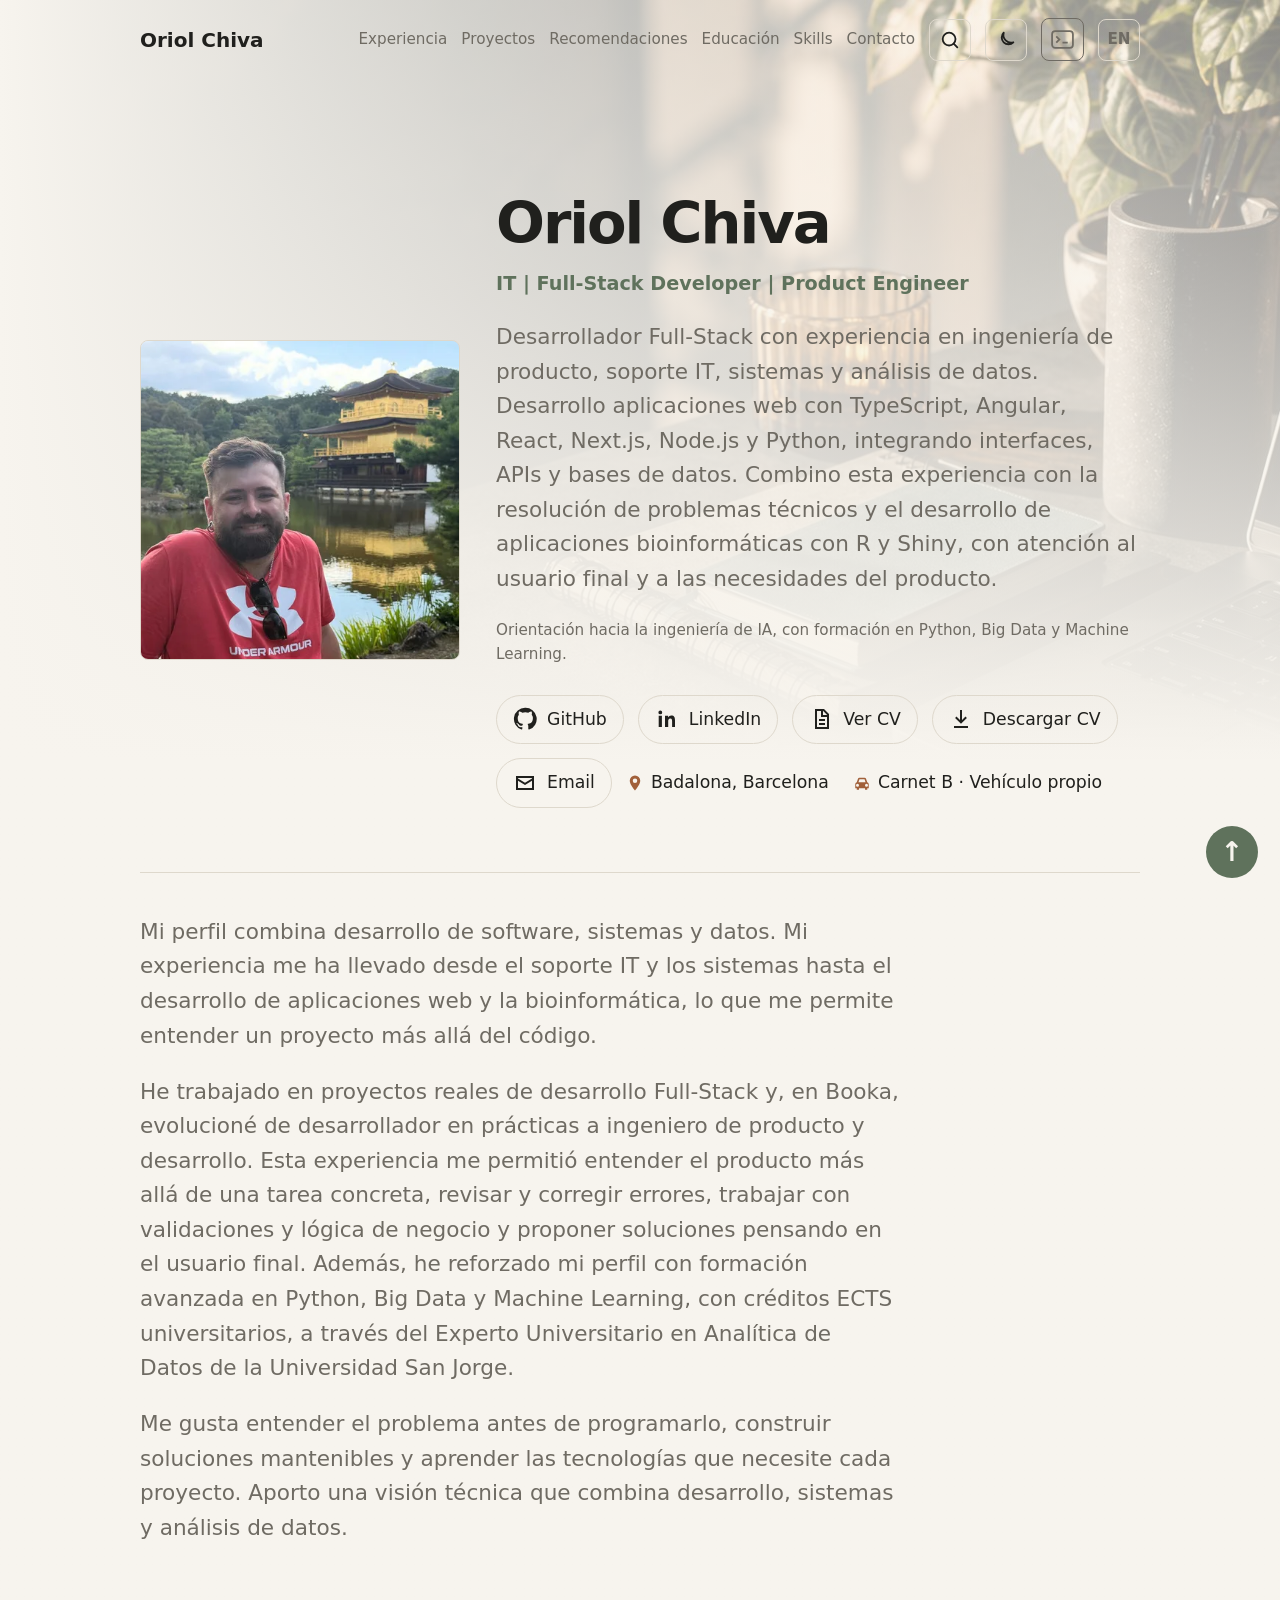
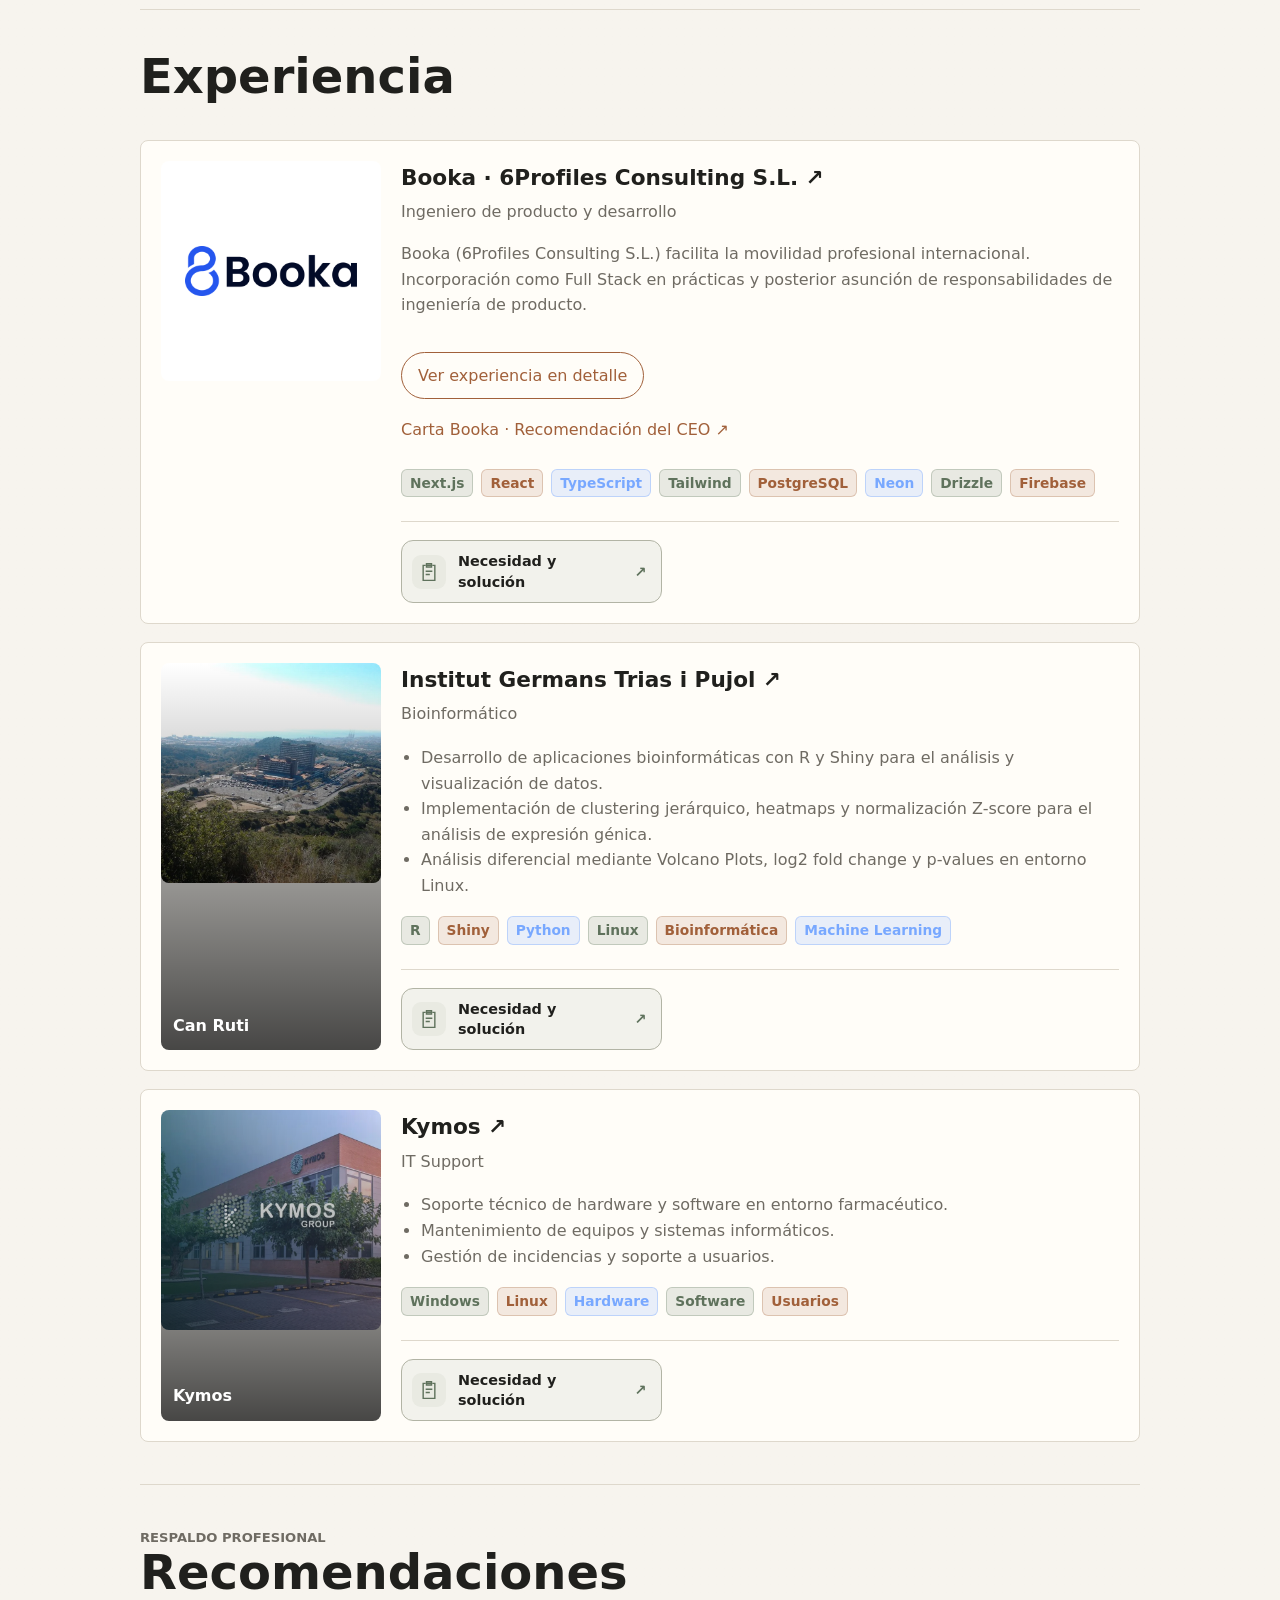
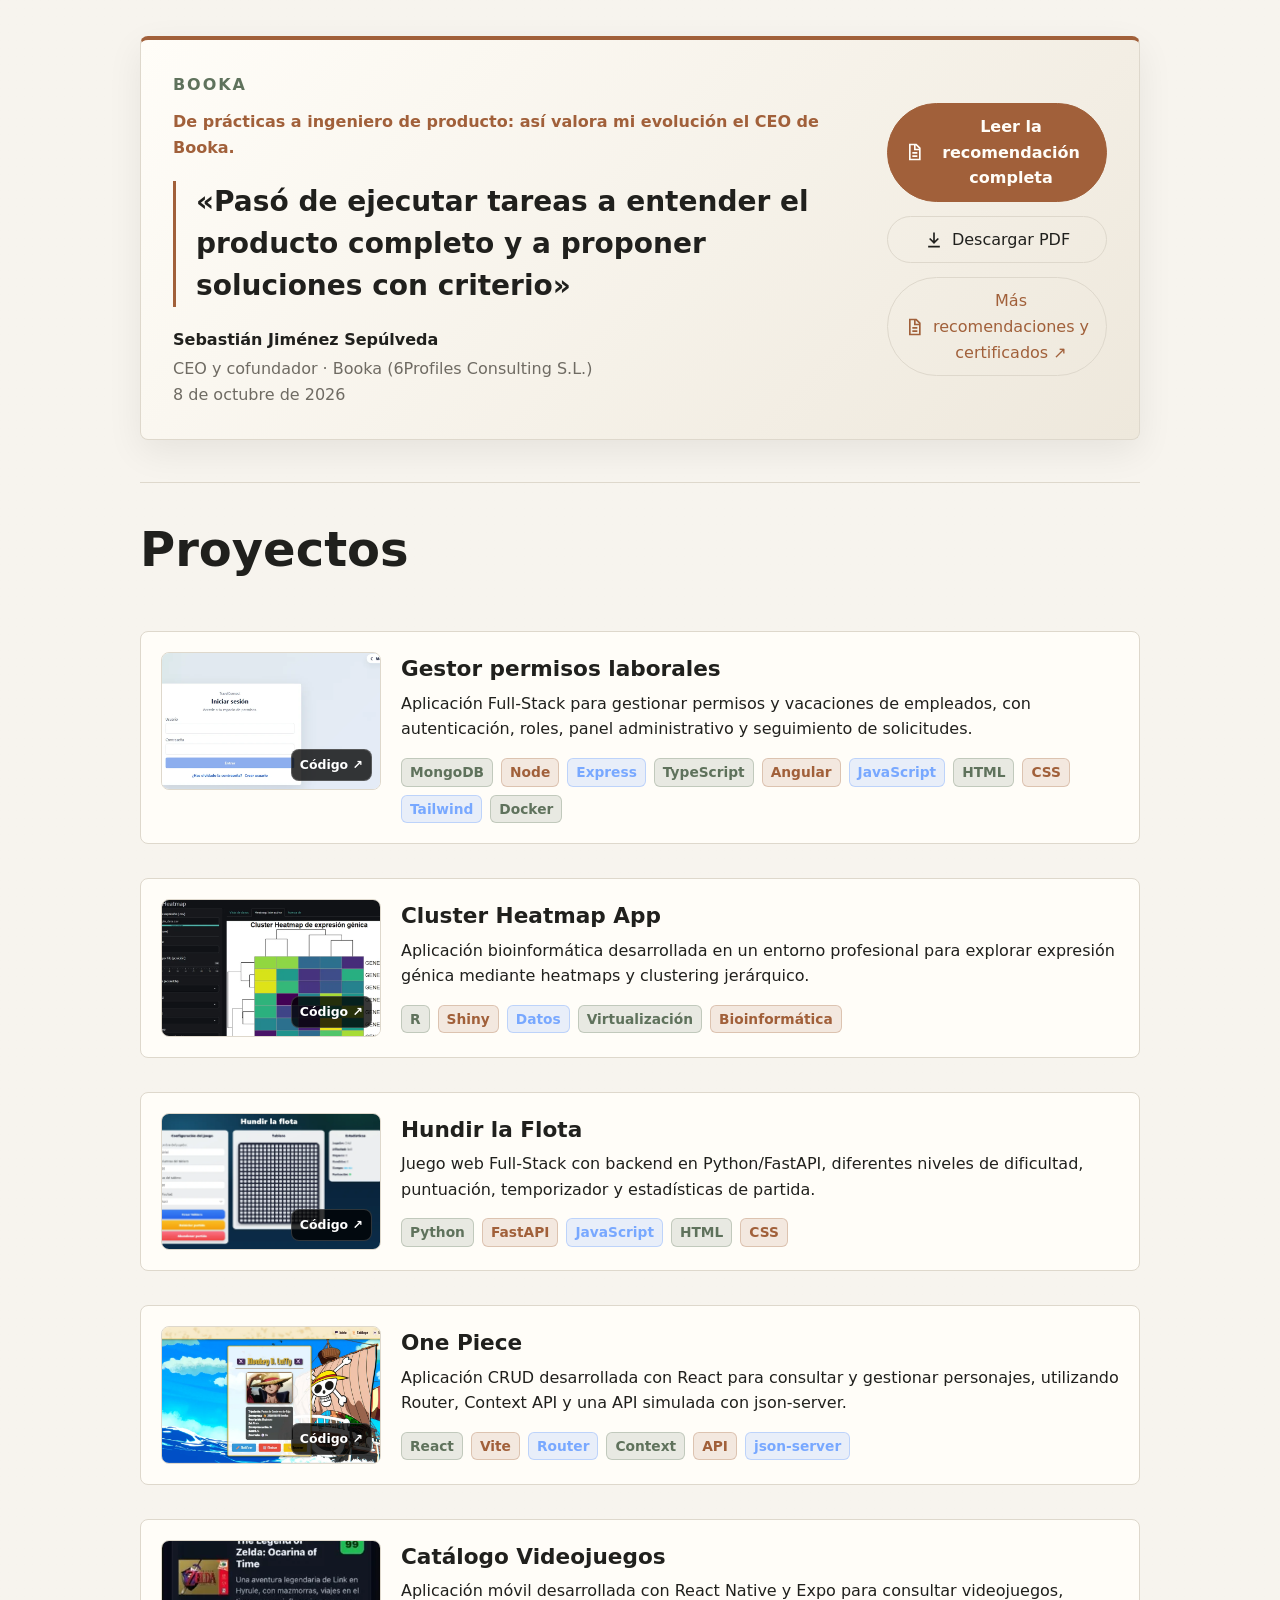
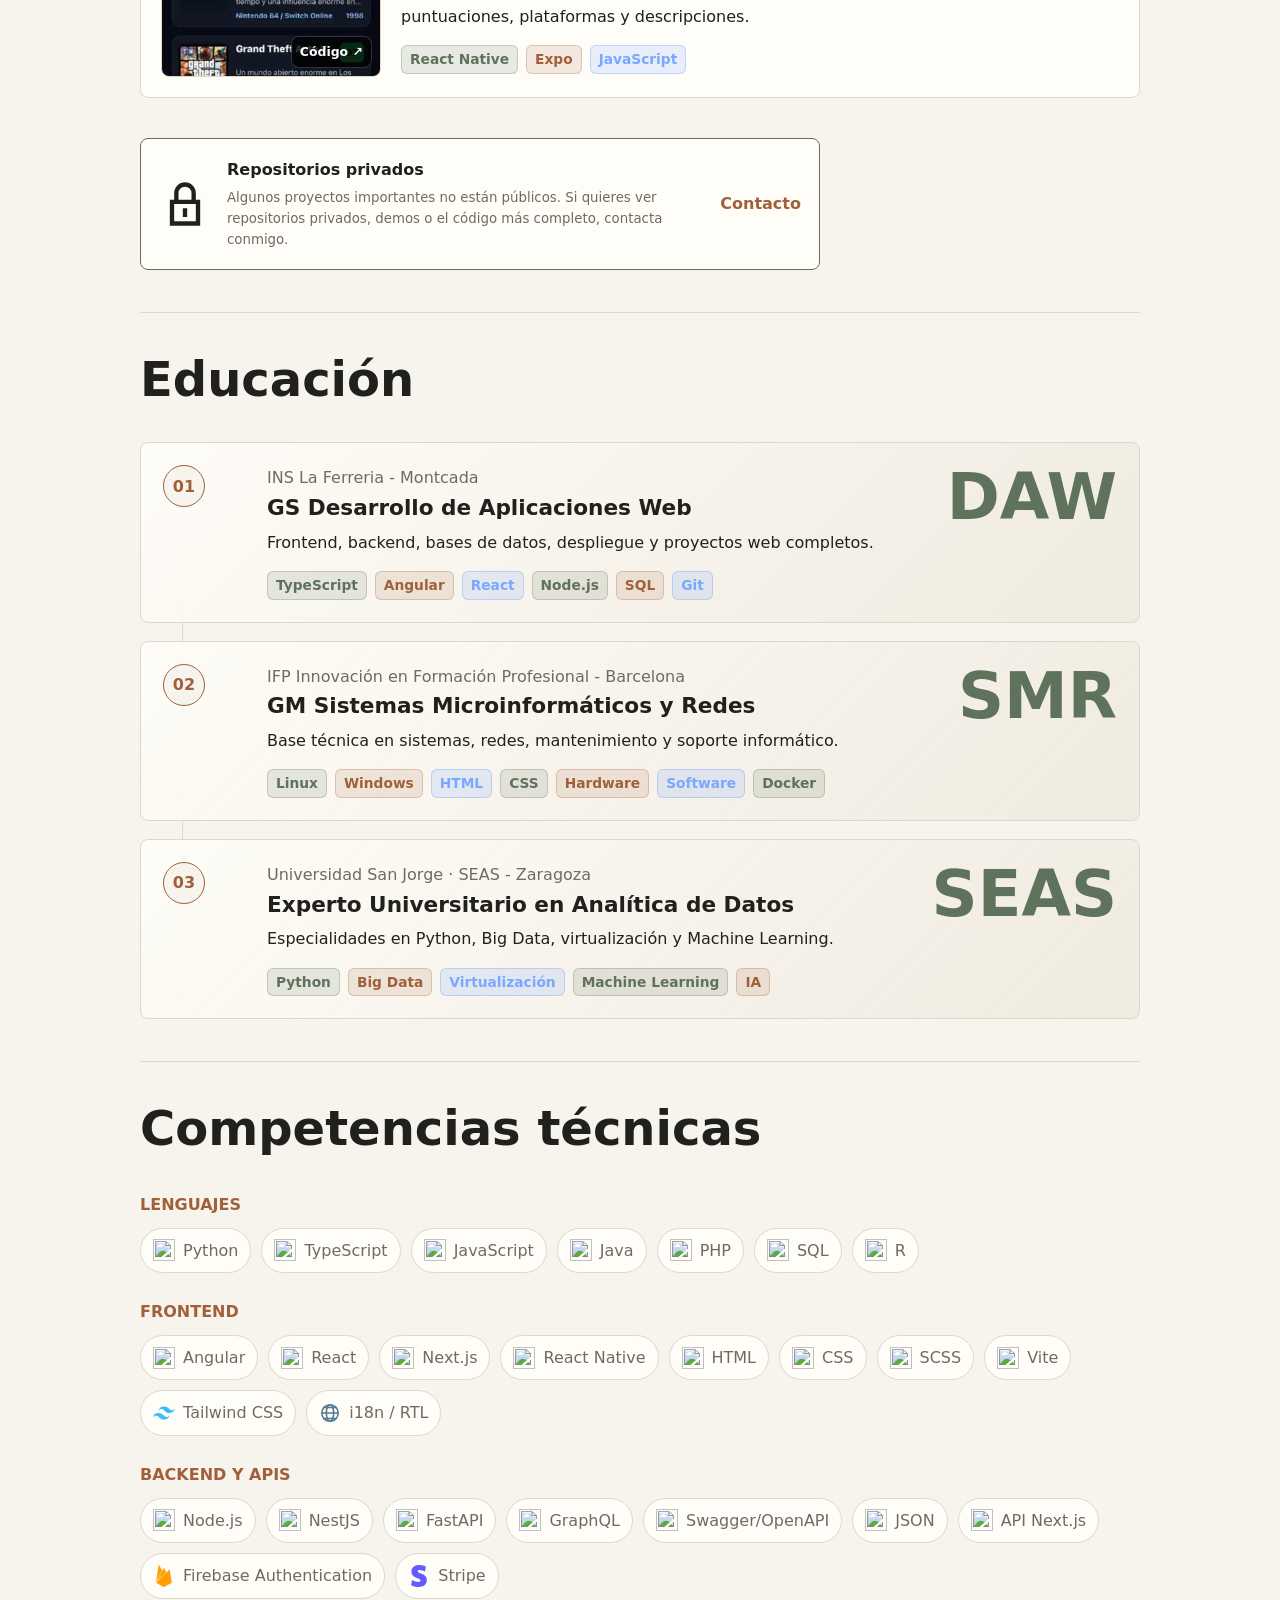
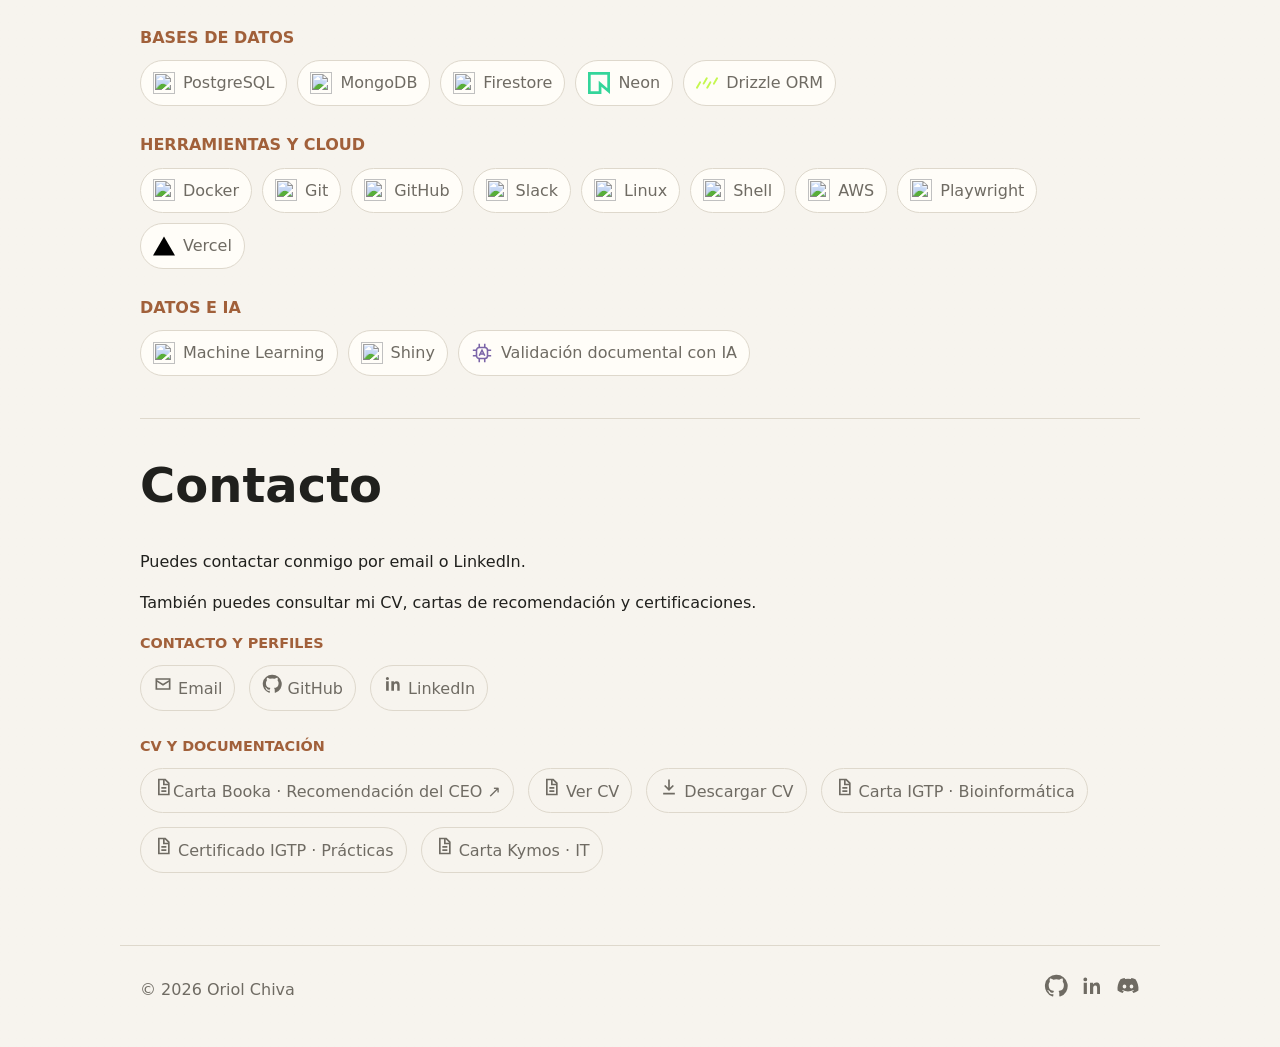
==== portfolio.html @ 0eba2ac0 "Separate work-case actions from skill tags and refine button styling" ====
<!doctype html>
<html lang="es" data-theme="light">
  <head>
    <meta charset="utf-8">
    <link rel="icon" type="image/svg+xml" href="assets/img/favicon.svg">
    <meta name="viewport" content="width=device-width, initial-scale=1">
    <title>Oriol Chiva | Full-Stack Developer & Product Engineer</title>
    <meta name="description" content="Oriol Chiva, Full-Stack Developer y Product Engineer con experiencia en Booka. Experiencia en productos reales, TypeScript, React y Next.js. Formación en Python, Big Data e IA.">
    <meta property="og:type" content="website">
    <meta property="og:title" content="Oriol Chiva | Full-Stack Developer & Product Engineer">
    <meta property="og:description" content="Oriol Chiva, Full-Stack Developer y Product Engineer con experiencia en Booka. Experiencia en productos reales, TypeScript, React y Next.js. Formación en Python, Big Data e IA.">
    <meta property="og:url" content="https://chivaa8.github.io/portafolios/">
    <meta property="og:image" content="https://chivaa8.github.io/portafolios/assets/img/hero.jpg">
    <meta property="og:image:width" content="1600">
    <meta property="og:image:height" content="900">
    <meta property="og:image:alt" content="Portafolio Full-Stack de Oriol Chiva">

    <meta name="twitter:card" content="summary_large_image">

    <link rel="stylesheet" href="assets/css/styles.css?v=28">
    <script src="assets/js/data.js?v=30" defer></script>
    <script src="assets/js/main.js?v=20" defer></script>
<link rel="canonical" href="https://chivaa8.github.io/portafolios/">
    <meta property="og:locale" content="es_ES">
<style>.terminal-launch{display:inline-flex;align-items:center;justify-content:center;padding:8px;border:1px solid currentColor;border-radius:8px}.terminal-launch:hover{transform:translateY(-2px)}</style><style>.work-case-dialog{width:min(760px,calc(100% - 32px));max-height:85vh;overflow:auto}.work-case-dialog h3{margin-top:24px}.work-case-dialog p{line-height:1.75}</style></head>
  <body>
    <a class="skip-link" href="#contenido" data-i18n="skip">Saltar al contenido</a>
    <header class="site-header">
      <a class="brand" href="#inicio">Oriol Chiva</a>
      <nav aria-label="Principal">
        <a href="#experiencia" data-i18n="navExperience">Experiencia</a>
        <a href="#proyectos" data-i18n="navProjects">Proyectos</a>
        <a href="#recomendaciones" data-i18n="recommendationsCta">Recomendaciones</a><a href="#educacion" data-i18n="navEducation">Educación</a>
        <a href="#skills">Skills</a>
        <a href="#contacto" data-i18n="navContact">Contacto</a>
        <button class="icon-button" type="button" data-search-toggle aria-label="Buscar" title="Buscar"></button>
        <button class="icon-button" type="button" data-theme-toggle aria-label="Cambiar tema" title="Cambiar tema"></button>
        <a class="terminal-launch" href="terminal.html" aria-label="Explorar el portafolio de soporte IT en una terminal Linux" title="Explorar terminal Linux"><svg width="25" height="25" viewBox="0 0 24 24" fill="none" stroke="currentColor" stroke-width="1.7" aria-hidden="true"><rect x="2" y="4" width="20" height="16" rx="3"/><path d="m6 9 3 3-3 3m6 0h5"/></svg></a>
        <button class="lang-toggle" type="button" data-lang-toggle>EN</button>
      </nav>
    </header>

    <main id="inicio" class="page-shell">
      <section id="contenido" class="profile hero-splash" aria-label="Oriol Chiva">
        <img class="profile-photo" width="432" height="576" src="assets/img/profile.webp" alt="Oriol Chiva" loading="eager">
        <div class="hero-copy">
          <h1 class="hero-name">Oriol Chiva</h1><p class="hero-role" data-i18n="role">IT | Full-Stack Developer | Product Engineer</p>
          <p class="lead" data-i18n="lead">Desarrollador Full-Stack con experiencia en ingeniería de producto, soporte IT, sistemas y análisis de datos. Desarrollo aplicaciones web con TypeScript, Angular, React, Next.js, Node.js y Python, integrando interfaces, APIs y bases de datos. Combino esta experiencia con la resolución de problemas técnicos y el desarrollo de aplicaciones bioinformáticas con R y Shiny, con atención al usuario final y a las necesidades del producto.</p>
          <p class="ai-focus" data-i18n="aiFocus">Orientación hacia la ingeniería de IA, con formación en Python, Big Data y Machine Learning.</p><div class="hero-links" aria-label="Acciones principales">
            <a href="https://github.com/Chivaa8" target="_blank" rel="noreferrer">
              <svg viewBox="0 0 24 24" aria-hidden="true"><path d="M12 .8a11.2 11.2 0 0 0-3.5 21.8c.6.1.8-.2.8-.5v-2c-3.4.8-4.1-1.4-4.1-1.4-.5-1.4-1.3-1.8-1.3-1.8-1.1-.7.1-.7.1-.7 1.2.1 1.9 1.3 1.9 1.3 1.1 1.9 2.9 1.3 3.5 1 .1-.8.4-1.3.8-1.6-2.7-.3-5.5-1.3-5.5-6a4.7 4.7 0 0 1 1.2-3.2c-.1-.3-.5-1.6.1-3.2 0 0 1-.3 3.3 1.2a11.2 11.2 0 0 1 6 0c2.3-1.5 3.3-1.2 3.3-1.2.6 1.6.2 2.9.1 3.2a4.7 4.7 0 0 1 1.2 3.2c0 4.7-2.8 5.7-5.5 6 .5.4.9 1.2.9 2.4v2.8c0 .3.2.6.8.5A11.2 11.2 0 0 0 12 .8Z"/></svg>
              GitHub
            </a>
            <a href="https://www.linkedin.com/in/oriol-chiva/" target="_blank" rel="noreferrer">
              <svg viewBox="0 0 24 24" aria-hidden="true"><path d="M6.9 8.8H3.7V20h3.2V8.8ZM5.3 7.3a1.9 1.9 0 1 0 0-3.8 1.9 1.9 0 0 0 0 3.8ZM20.3 20h-3.2v-5.5c0-1.3 0-3-1.8-3s-2.1 1.4-2.1 2.9V20H10V8.8h3.1v1.5h.1a3.4 3.4 0 0 1 3-1.7c3.2 0 3.8 2.1 3.8 4.9V20h.3Z"/></svg>
              LinkedIn
            </a>
            <a href="assets/docs/CV-Oriol-Chiva.pdf" target="_blank" rel="noreferrer">
              <svg viewBox="0 0 24 24" aria-hidden="true"><path d="M6 2h9l5 5v15H6V2Zm8 1.8V8h4.2L14 3.8ZM8 4v16h10V10h-6V4H8Zm2 8h6v2h-6v-2Zm0 4h6v2h-6v-2Z"/></svg>
              <span data-i18n="viewCv">Ver CV</span>
            </a>
            <a href="assets/docs/CV-Oriol-Chiva.pdf" download="CV-Oriol-Chiva.pdf" data-download-cv>
              <svg viewBox="0 0 24 24" aria-hidden="true"><path d="M11 3h2v10l3.5-3.5 1.4 1.4-5.9 5.9-5.9-5.9 1.4-1.4L11 13V3Zm-6 16h14v2H5v-2Z"/></svg>
              <span data-i18n="cvCta">Descargar CV</span>
            </a>
            <button type="button" data-copy-email>
              <svg viewBox="0 0 24 24" aria-hidden="true"><path d="M3 5h18v14H3V5Zm2 2v.4l7 4.4 7-4.4V7H5Zm14 2.7-7 4.4-7-4.4V17h14V9.7Z"/></svg>
              <span data-i18n="copyEmail">Email</span>
            </button>
            <span class="mobility-line">
              <span><svg viewBox="0 0 24 24" aria-hidden="true"><path d="M12 2a7 7 0 0 0-7 7c0 5.1 7 13 7 13s7-7.9 7-13a7 7 0 0 0-7-7Zm0 10a3 3 0 1 1 0-6 3 3 0 0 1 0 6Z"/></svg>Badalona, Barcelona</span>
              <span><svg viewBox="0 0 24 24" aria-hidden="true"><path d="m5 11 1.5-4.5A2.2 2.2 0 0 1 8.6 5h6.8a2.2 2.2 0 0 1 2.1 1.5L19 11a3 3 0 0 1 2 2.8V19h-2v2h-3v-2H8v2H5v-2H3v-5.2A3 3 0 0 1 5 11Zm3.6-4-1.3 4h9.4l-1.3-4H8.6ZM6 13a2 2 0 1 0 0 4 2 2 0 0 0 0-4Zm12 0a2 2 0 1 0 0 4 2 2 0 0 0 0-4Z"/></svg><span data-i18n="mobility">Carnet B · Vehículo propio</span></span>
            </span>
          </div>
        </div>
      </section>

      <section class="summary">
        <p data-i18n="summary1">
          Mi perfil combina desarrollo de software, sistemas y datos. Mi experiencia me ha llevado desde el soporte IT y los sistemas hasta el desarrollo de aplicaciones web y la bioinformática, lo que me permite entender un proyecto más allá del código.
        </p>
        <p data-i18n="summary2">He trabajado en proyectos reales de desarrollo Full-Stack y, en Booka, evolucioné de desarrollador en prácticas a ingeniero de producto y desarrollo. Esta experiencia me permitió entender el producto más allá de una tarea concreta, revisar y corregir errores, trabajar con validaciones y lógica de negocio y proponer soluciones pensando en el usuario final. Además, he reforzado mi perfil con formación avanzada en Python, Big Data y Machine Learning, con créditos ECTS universitarios, a través del Experto Universitario en Analítica de Datos de la Universidad San Jorge.</p>
        <p data-i18n="summary3">
          Me gusta entender el problema antes de programarlo, construir soluciones mantenibles y aprender las tecnologías que necesite cada proyecto. Aporto una visión técnica que combina desarrollo, sistemas y análisis de datos.
        </p>
      </section>

      <section class="section" id="experiencia">
        <h2 data-i18n="experienceTitle">Experiencia</h2>
        <article class="resume-item booka-card" data-booka-card tabindex="0" aria-label="Booka: ver experiencia en detalle" aria-haspopup="dialog">
          <a class="work-photo booka-photo" href="https://www.usebooka.com/es" target="_blank" rel="noreferrer" aria-label="Web oficial de Booka">
            <img class="company-logo" src="assets/img/booka.webp" alt="Logotipo oficial de Booka" loading="lazy">
            <span>Booka</span>
          </a>
          <div>
            <h3><a href="https://www.usebooka.com/es" target="_blank" rel="noreferrer" aria-label="Booka, web oficial">Booka · 6Profiles Consulting S.L. <span aria-hidden="true">↗</span></a></h3>
            <p class="item-meta" data-i18n="profilesRole">Ingeniero de producto y desarrollo</p><p class="experience-context" data-i18n="bookaContext">Booka (6Profiles Consulting S.L.) facilita la movilidad profesional internacional. Incorporación como Full Stack en prácticas y posterior asunción de responsabilidades de ingeniería de producto.</p>
            <button class="booka-details-button" type="button" data-booka-open aria-haspopup="dialog" data-i18n="bookaDetails">Ver experiencia en detalle</button><div class="booka-letter-link"><a class="text-link" href="assets/docs/Carta_Recomendacion_Oriol_Chiva.pdf" target="_blank" rel="noreferrer" data-i18n="bookaLetter">Carta Booka · Recomendación del CEO ↗</a></div>
          <p class="tags booka-stack-box">Next.js React TypeScript Tailwind PostgreSQL Neon Drizzle Firebase</p><div class="work-case-actions"><button class="work-case-button" type="button" data-work-case="booka" aria-haspopup="dialog"><span class="work-case-icon"><svg width="20" height="20" viewBox="0 0 24 24" fill="none" stroke="currentColor" stroke-width="1.7" aria-hidden="true"><path d="M8 4h8M9 2h6v4H9z"/><path d="M8 4H5v18h14V4h-3M8 11h8M8 15h5"/></svg></span><span data-i18n="workCaseButton">Necesidad y solución</span><span class="work-case-arrow" aria-hidden="true">↗</span></button></div></div>
        </article>
        <article class="resume-item">
          <a class="work-photo" href="https://www.hospitalgermanstrias.cat/" target="_blank" rel="noreferrer" aria-label="Web oficial Hospital Germans Trias i Pujol">
            <img width="900" height="675" src="assets/img/can-ruti.webp" alt="Hospital Germans Trias i Pujol, Can Ruti" loading="lazy">
            <span>Can Ruti</span>
          </a>
          <div>
            <h3><a href="https://www.hospitalgermanstrias.cat/" target="_blank" rel="noreferrer" aria-label="Institut Germans Trias i Pujol, web oficial">Institut Germans Trias i Pujol <span aria-hidden="true">↗</span></a></h3>
            <p class="item-meta" data-i18n="bioTag">Bioinformático</p>
            <ul>
              <li data-i18n="bioPoint1">Desarrollo de aplicaciones bioinformáticas con R y Shiny para el análisis y visualización de datos.</li>
              <li data-i18n="bioPoint2">Implementación de clustering jerárquico, heatmaps y normalización Z-score para el análisis de expresión génica.</li>
              <li data-i18n="bioPoint3">Análisis diferencial mediante Volcano Plots, log2 fold change y p-values en entorno Linux.</li>
            </ul>

            <p class="tags">R Shiny Python Linux Bioinformática Machine Learning</p><div class="work-case-actions"><button class="work-case-button" type="button" data-work-case="bio" aria-haspopup="dialog"><span class="work-case-icon"><svg width="20" height="20" viewBox="0 0 24 24" fill="none" stroke="currentColor" stroke-width="1.7" aria-hidden="true"><path d="M8 4h8M9 2h6v4H9z"/><path d="M8 4H5v18h14V4h-3M8 11h8M8 15h5"/></svg></span><span data-i18n="workCaseButton">Necesidad y solución</span><span class="work-case-arrow" aria-hidden="true">↗</span></button></div>
          </div>
        </article>
        <article class="resume-item">
          <a class="work-photo" href="https://kymos.com/" target="_blank" rel="noreferrer" aria-label="Web oficial Kymos">
            <img width="700" height="700" src="assets/img/kymos.webp" alt="Kymos Group" loading="lazy">
            <span>Kymos</span>
          </a>
          <div>
            <h3><a href="https://kymos.com/" target="_blank" rel="noreferrer" aria-label="Kymos, web oficial">Kymos <span aria-hidden="true">↗</span></a></h3>
            <p class="item-meta">IT Support</p>
            <ul>
              <li data-i18n="itPoint1">Soporte técnico de hardware y software en entorno farmacéutico.</li>
              <li data-i18n="itPoint2">Mantenimiento de equipos y sistemas informáticos.</li>
              <li data-i18n="itPoint3">Gestión de incidencias y soporte a usuarios.</li>
            </ul>

            <p class="tags">Windows Linux Hardware Software Usuarios</p><div class="work-case-actions"><button class="work-case-button" type="button" data-work-case="it" aria-haspopup="dialog"><span class="work-case-icon"><svg width="20" height="20" viewBox="0 0 24 24" fill="none" stroke="currentColor" stroke-width="1.7" aria-hidden="true"><path d="M8 4h8M9 2h6v4H9z"/><path d="M8 4H5v18h14V4h-3M8 11h8M8 15h5"/></svg></span><span data-i18n="workCaseButton">Necesidad y solución</span><span class="work-case-arrow" aria-hidden="true">↗</span></button></div>
          </div>
        </article>
      </section>

      <section class="section recommendation-section" id="recomendaciones">
        <p class="eyebrow" data-i18n="recommendationEyebrow">RESPALDO PROFESIONAL</p><h2 data-i18n="recommendationsCta">Recomendaciones</h2>
        <article class="recommendation-card"><div><span class="reference-company">BOOKA</span><p data-i18n="referenceIntro">Recomendación expresa del CEO y cofundador de Booka.</p><blockquote data-i18n="referenceQuote">«Pasó de ejecutar tareas a entender el producto completo y a proponer soluciones con criterio»</blockquote><p class="reference-author">Sebastián Jiménez Sepúlveda</p><p class="item-meta" data-i18n="referenceRole">CEO y cofundador · Booka (6Profiles Consulting S.L.)</p><p class="item-meta"><time datetime="2026-10-08" data-i18n="referenceDate">8 de octubre de 2026</time></p></div><div class="reference-actions"><a class="primary-cta" href="assets/docs/Carta_Recomendacion_Oriol_Chiva.pdf" target="_blank" rel="noreferrer" ><svg viewBox="0 0 24 24" aria-hidden="true"><path d="M6 2h9l5 5v15H6V2Zm8 1.8V8h4.2L14 3.8ZM8 4v16h10V10h-6V4H8Zm2 8h6v2h-6v-2Zm0 4h6v2h-6v-2Z"/></svg><span data-i18n="viewReference">Ver carta original ↗</span></a><a href="assets/docs/Carta_Recomendacion_Oriol_Chiva.pdf" download ><svg viewBox="0 0 24 24" aria-hidden="true"><path d="M11 3h2v10l3.5-3.5 1.4 1.4-5.9 5.9-5.9-5.9 1.4-1.4L11 13V3Zm-6 16h14v2H5v-2Z"/></svg><span data-i18n="downloadReference">Descargar PDF</span></a><a class="text-link" href="#contacto" ><svg viewBox="0 0 24 24" aria-hidden="true"><path d="M6 2h9l5 5v15H6V2Zm8 1.8V8h4.2L14 3.8ZM8 4v16h10V10h-6V4H8Zm2 8h6v2h-6v-2Zm0 4h6v2h-6v-2Z"/></svg><span data-i18n="otherReferences">Más recomendaciones y certificados ↗</span></a></div></article>
      </section>
      <section class="section" id="proyectos">
        <h2 data-i18n="projectsTitle">Proyectos</h2>
        <div class="project-list">
          <article class="project-card" data-project="permisos" data-search="mongodb node express typescript angular javascript html css tailwind docker daw dam permisos laborales producto frontend" tabindex="0" role="button" aria-haspopup="dialog">
            <div class="project-thumb"><img width="1000" height="513" src="assets/img/project-permisos.webp" alt="Vista del gestor de permisos laborales" loading="lazy"><div class="project-actions">
                <a href="https://github.com/Chivaa8/gestor-permisos-laborales" target="_blank" rel="noreferrer" data-i18n="code">Código</a>
              </div></div>
            <div>
              <h3>Gestor permisos laborales</h3>
              <p data-i18n="repoPermisos">Aplicación Full-Stack para gestionar permisos y vacaciones de empleados, con autenticación, roles, panel administrativo y seguimiento de solicitudes.</p>

              <p class="tags">MongoDB Node Express TypeScript Angular JavaScript HTML CSS Tailwind Docker</p>
            </div>
          </article>

          <article class="project-card" data-project="heatmap" data-search="r shiny datos virtualizacion bioinformatica heatmap clustering expresion genica" tabindex="0" role="button" aria-haspopup="dialog">
            <div class="project-thumb"><img width="1000" height="485" src="assets/img/project-heatmap.webp" alt="Vista del proyecto Cluster Heatmap" loading="lazy"><div class="project-actions">
                <a href="https://github.com/Chivaa8/primera_app_r_cluster_heatmap" target="_blank" rel="noreferrer" data-i18n="code">Código</a>
              </div></div>
            <div>
              <h3>Cluster Heatmap App</h3>
              <p data-i18n="repoHeatmap">Aplicación bioinformática desarrollada en un entorno profesional para explorar expresión génica mediante heatmaps y clustering jerárquico.</p>

              <p class="tags">R Shiny Datos Virtualización Bioinformática</p>
            </div>
          </article>

          <article class="project-card" data-project="flota" data-search="python fastapi javascript html css juego hundir flota backend frontend" tabindex="0" role="button" aria-haspopup="dialog">
            <div class="project-thumb"><img width="1000" height="545" src="assets/img/project-flota.webp" alt="Vista del juego Hundir la Flota" loading="lazy"><div class="project-actions">
                <a href="https://github.com/Chivaa8/Hundir-Flota" target="_blank" rel="noreferrer" data-i18n="code">Código</a>
              </div></div>
            <div>
              <h3>Hundir la Flota</h3>
              <p data-i18n="repoFlota">Juego web Full-Stack con backend en Python/FastAPI, diferentes niveles de dificultad, puntuación, temporizador y estadísticas de partida.</p>

              <p class="tags">Python FastAPI JavaScript HTML CSS</p>
            </div>
          </article>

          <article class="project-card" data-project="onepiece" data-search="react vite javascript api html css crud router context json-server one piece" tabindex="0" role="button" aria-haspopup="dialog">
            <div class="project-thumb"><img width="1000" height="506" src="assets/img/project-onepiece.webp" alt="Vista del proyecto One Piece" loading="lazy"><div class="project-actions">
                <a href="https://github.com/Chivaa8/One-Piece" target="_blank" rel="noreferrer" data-i18n="code">Código</a>
              </div></div>
            <div>
              <h3>One Piece</h3>
              <p data-i18n="repoOnePiece">Aplicación CRUD desarrollada con React para consultar y gestionar personajes, utilizando Router, Context API y una API simulada con json-server.</p>

              <p class="tags">React Vite Router Context API json-server</p>
            </div>
          </article>

          <article class="project-card" data-project="videojuegos" data-search="react native expo mobile javascript movil videojuegos catalogo" tabindex="0" role="button" aria-haspopup="dialog">
            <div class="project-thumb"><img width="322" height="700" src="assets/img/project-videojuegos.webp" alt="Vista del catálogo de videojuegos" loading="lazy"><div class="project-actions">
                <a href="https://github.com/Chivaa8/Catalogo-Videojuegos" target="_blank" rel="noreferrer" data-i18n="code">Código</a>
              </div></div>
            <div>
              <h3>Catálogo Videojuegos</h3>
              <p data-i18n="repoCatalogo">Aplicación móvil desarrollada con React Native y Expo para consultar videojuegos, puntuaciones, plataformas y descripciones.</p>

              <p class="tags">React Native Expo JavaScript</p>
            </div>
          </article>
          <a class="private-repo-card" href="#contacto">
            <svg viewBox="0 0 24 24" aria-hidden="true"><path d="M7 10V7a5 5 0 0 1 10 0v3h2v12H5V10h2Zm2 0h6V7a3 3 0 0 0-6 0v3Zm-2 2v8h10v-8H7Zm4 2h2v4h-2v-4Z"/></svg>
            <span>
              <strong data-i18n="privateRepoTitle">Repositorios privados</strong>
              <small data-i18n="privateRepoText">Algunos proyectos importantes no están públicos. Si quieres ver repositorios privados, demos o el código más completo, contacta conmigo.</small>
            </span>
            <em data-i18n="privateRepoCta">Contacto</em>
          </a>
        </div>
      </section>

      <section class="section education" id="educacion">
        <h2 data-i18n="educationTitle">Educación</h2>
        <div class="education-track">
          <article class="education-card" role="button" tabindex="0" data-education-open="daw" aria-label="Ver detalles de DAW">
            <span class="education-number">01</span>
            <div>
              <p class="item-meta">INS La Ferreria - Montcada</p>
              <h3>GS Desarrollo de Aplicaciones Web</h3>
              <p data-i18n="dawText">Frontend, backend, bases de datos, despliegue y proyectos web completos.</p>
              <p class="tags">TypeScript Angular React Node.js SQL Git</p>
            </div>
            <strong>DAW</strong>
          </article>
          <article class="education-card" role="button" tabindex="0" data-education-open="smr" aria-label="Ver detalles de SMR">
            <span class="education-number">02</span>
            <div>
              <p class="item-meta">IFP Innovación en Formación Profesional - Barcelona</p>
              <h3>GM Sistemas Microinformáticos y Redes</h3>
              <p data-i18n="smrText">Base técnica en sistemas, redes, mantenimiento y soporte informático.</p>
              <p class="tags">Linux Windows HTML CSS Hardware Software Docker</p>
            </div>
            <strong>SMR</strong>
          </article>
          <article class="education-card" role="button" tabindex="0" data-education-open="seas" aria-label="Ver detalles del Experto Universitario en Analítica de Datos">
            <span class="education-number">03</span>
            <div>
              <p class="item-meta">Universidad San Jorge · SEAS - Zaragoza</p>
              <h3>Experto Universitario en Analítica de Datos</h3>
              <p data-i18n="seasText">Especialidades en Python, Big Data, virtualización y Machine Learning.</p>
              <p class="tags">Python Big Data Virtualización Machine Learning IA</p>
            </div>
            <strong>SEAS</strong>
          </article>
        </div>
      </section>

      <section class="section" id="skills">
        <h2 data-i18n="skillsTitle">Competencias técnicas</h2>
        <div class="skill-groups" data-skills-list aria-label="Tecnologías"></div>
      </section>

      <section class="section contact" id="contacto">
        <h2 data-i18n="contactTitle">Contacto</h2>
        <p data-i18n="contactText">Puedes contactar conmigo por email o LinkedIn.</p>
        <p data-i18n="recommendationText">También puedes consultar mi CV, cartas de recomendación y certificaciones.</p>
        <div class="contact-link-group">
          <h3 data-i18n="contactProfiles">Contacto y perfiles</h3>
          <div class="quick-links">
          <button type="button" data-copy-email>
            <svg viewBox="0 0 24 24" aria-hidden="true"><path d="M3 5h18v14H3V5Zm2 2v.4l7 4.4 7-4.4V7H5Zm14 2.7-7 4.4-7-4.4V17h14V9.7Z"/></svg>
            <span data-i18n="copyEmail">Email</span>
          </button>
          <a href="https://github.com/Chivaa8" target="_blank" rel="noreferrer">
            <svg viewBox="0 0 24 24" aria-hidden="true"><path d="M12 .8a11.2 11.2 0 0 0-3.5 21.8c.6.1.8-.2.8-.5v-2c-3.4.8-4.1-1.4-4.1-1.4-.5-1.4-1.3-1.8-1.3-1.8-1.1-.7.1-.7.1-.7 1.2.1 1.9 1.3 1.9 1.3 1.1 1.9 2.9 1.3 3.5 1 .1-.8.4-1.3.8-1.6-2.7-.3-5.5-1.3-5.5-6a4.7 4.7 0 0 1 1.2-3.2c-.1-.3-.5-1.6.1-3.2 0 0 1-.3 3.3 1.2a11.2 11.2 0 0 1 6 0c2.3-1.5 3.3-1.2 3.3-1.2.6 1.6.2 2.9.1 3.2a4.7 4.7 0 0 1 1.2 3.2c0 4.7-2.8 5.7-5.5 6 .5.4.9 1.2.9 2.4v2.8c0 .3.2.6.8.5A11.2 11.2 0 0 0 12 .8Z"/></svg>
            GitHub
          </a>
          <a href="https://www.linkedin.com/in/oriol-chiva/" target="_blank" rel="noreferrer">
            <svg viewBox="0 0 24 24" aria-hidden="true"><path d="M6.9 8.8H3.7V20h3.2V8.8ZM5.3 7.3a1.9 1.9 0 1 0 0-3.8 1.9 1.9 0 0 0 0 3.8ZM20.3 20h-3.2v-5.5c0-1.3 0-3-1.8-3s-2.1 1.4-2.1 2.9V20H10V8.8h3.1v1.5h.1a3.4 3.4 0 0 1 3-1.7c3.2 0 3.8 2.1 3.8 4.9V20h.3Z"/></svg>
            LinkedIn
          </a>
          </div>
        </div>
        <div class="contact-link-group">
          <h3 data-i18n="contactDocuments">CV y documentación</h3>
          <div class="quick-links"><a class="text-link" href="assets/docs/Carta_Recomendacion_Oriol_Chiva.pdf" target="_blank" rel="noreferrer"><svg viewBox="0 0 24 24" aria-hidden="true"><path d="M6 2h9l5 5v15H6V2Zm8 1.8V8h4.2L14 3.8ZM8 4v16h10V10h-6V4H8Zm2 8h6v2h-6v-2Zm0 4h6v2h-6v-2Z"/></svg><span data-i18n="bookaLetter">Carta Booka · Recomendación del CEO ↗</span></a>
          <a href="assets/docs/CV-Oriol-Chiva.pdf" target="_blank" rel="noreferrer">
            <svg viewBox="0 0 24 24" aria-hidden="true"><path d="M6 2h9l5 5v15H6V2Zm8 1.8V8h4.2L14 3.8ZM8 4v16h10V10h-6V4H8Zm2 8h6v2h-6v-2Zm0 4h6v2h-6v-2Z"/></svg>
            <span data-i18n="viewCv">Ver CV</span>
          </a>
          <a href="assets/docs/CV-Oriol-Chiva.pdf" download="CV-Oriol-Chiva.pdf" data-download-cv>
            <svg viewBox="0 0 24 24" aria-hidden="true"><path d="M11 3h2v10l3.5-3.5 1.4 1.4-5.9 5.9-5.9-5.9 1.4-1.4L11 13V3Zm-6 16h14v2H5v-2Z"/></svg>
            <span data-i18n="cvCta">Descargar CV</span>
          </a>
          <a href="assets/docs/carta-recomendacion-oriol.pdf" target="_blank" rel="noreferrer">
            <svg viewBox="0 0 24 24" aria-hidden="true"><path d="M6 2h9l5 5v15H6V2Zm8 1.8V8h4.2L14 3.8ZM8 4v16h10V10h-6V4H8Zm2 8h6v2h-6v-2Zm0 4h6v2h-6v-2Z"/></svg>
            <span data-i18n="recommendation1">Carta IGTP · Bioinformática</span>
          </a>
          <a href="assets/docs/certificado-lsumoy.pdf" target="_blank" rel="noreferrer">
            <svg viewBox="0 0 24 24" aria-hidden="true"><path d="M6 2h9l5 5v15H6V2Zm8 1.8V8h4.2L14 3.8ZM8 4v16h10V10h-6V4H8Zm2 8h6v2h-6v-2Zm0 4h6v2h-6v-2Z"/></svg>
            <span data-i18n="recommendation2">Certificado IGTP · Prácticas</span>
          </a>
          <a href="assets/docs/carta-recomendacion.pdf" target="_blank" rel="noreferrer">
            <svg viewBox="0 0 24 24" aria-hidden="true"><path d="M6 2h9l5 5v15H6V2Zm8 1.8V8h4.2L14 3.8ZM8 4v16h10V10h-6V4H8Zm2 8h6v2h-6v-2Zm0 4h6v2h-6v-2Z"/></svg>
            <span data-i18n="certificate">Carta Kymos · IT</span>
          </a>
          </div>
        </div>
      </section>
    </main>

    <footer class="site-footer">
      <div>
        <span>© 2026 Oriol Chiva</span>
      </div>
      <div class="footer-icons">
        <a href="https://github.com/Chivaa8" target="_blank" rel="noreferrer" aria-label="GitHub">
          <svg viewBox="0 0 24 24" aria-hidden="true"><path d="M12 .8a11.2 11.2 0 0 0-3.5 21.8c.6.1.8-.2.8-.5v-2c-3.4.8-4.1-1.4-4.1-1.4-.5-1.4-1.3-1.8-1.3-1.8-1.1-.7.1-.7.1-.7 1.2.1 1.9 1.3 1.9 1.3 1.1 1.9 2.9 1.3 3.5 1 .1-.8.4-1.3.8-1.6-2.7-.3-5.5-1.3-5.5-6a4.7 4.7 0 0 1 1.2-3.2c-.1-.3-.5-1.6.1-3.2 0 0 1-.3 3.3 1.2a11.2 11.2 0 0 1 6 0c2.3-1.5 3.3-1.2 3.3-1.2.6 1.6.2 2.9.1 3.2a4.7 4.7 0 0 1 1.2 3.2c0 4.7-2.8 5.7-5.5 6 .5.4.9 1.2.9 2.4v2.8c0 .3.2.6.8.5A11.2 11.2 0 0 0 12 .8Z"/></svg>
        </a>
        <a href="https://www.linkedin.com/in/oriol-chiva/" target="_blank" rel="noreferrer" aria-label="LinkedIn">
          <svg viewBox="0 0 24 24" aria-hidden="true"><path d="M6.9 8.8H3.7V20h3.2V8.8ZM5.3 7.3a1.9 1.9 0 1 0 0-3.8 1.9 1.9 0 0 0 0 3.8ZM20.3 20h-3.2v-5.5c0-1.3 0-3-1.8-3s-2.1 1.4-2.1 2.9V20H10V8.8h3.1v1.5h.1a3.4 3.4 0 0 1 3-1.7c3.2 0 3.8 2.1 3.8 4.9V20h.3Z"/></svg>
        </a>
        <button type="button" data-copy-discord aria-label="Discord: chiva8" title="Copiar Discord: chiva8">
          <svg viewBox="0 0 24 24" aria-hidden="true"><path d="M19.5 5.3A17 17 0 0 0 15.4 4l-.5 1a15.5 15.5 0 0 0-5.8 0l-.5-1a17 17 0 0 0-4.1 1.3C1.9 9.1 1.2 12.8 1.6 16.4a16.7 16.7 0 0 0 5 2.5l1.2-1.7a10.5 10.5 0 0 1-1.9-.9l.5-.4a12 12 0 0 0 11.2 0l.5.4a10.5 10.5 0 0 1-1.9.9l1.2 1.7a16.7 16.7 0 0 0 5-2.5c.5-4.2-.8-7.9-2.9-11.1ZM8.5 14.5c-1 0-1.8-.9-1.8-2s.8-2 1.8-2 1.8.9 1.8 2-.8 2-1.8 2Zm7 0c-1 0-1.8-.9-1.8-2s.8-2 1.8-2 1.8.9 1.8 2-.8 2-1.8 2Z"/></svg>
        </button>
      </div>
    </footer>


    <dialog class="project-dialog booka-dialog" data-booka-dialog aria-labelledby="booka-dialog-title"><form method="dialog"><button class="dialog-close" aria-label="Cerrar">Cerrar</button></form><h2 id="booka-dialog-title">Booka</h2><p class="item-meta" data-i18n="profilesRole"></p><p data-i18n="bookaProgression">Me incorporé a Booka en septiembre de 2025 como desarrollador Full Stack en prácticas. Posteriormente fui contratado como ingeniero de producto y desarrollo, asumiendo responsabilidades más amplias en el producto y proponiendo soluciones con atención al usuario final y al negocio.</p><ul>
              <li data-i18n="profilesPoint1">Revisión y corrección de errores, validaciones y lógica de negocio de la plataforma.</li>
              <li data-i18n="profilesPoint2">Contribuciones a la gestión de turnos, pruebas automatizadas y auditoría.</li>
              <li data-i18n="profilesPoint3">Trabajo colaborativo mediante pull requests y revisión del código, con atención al usuario final y al negocio.</li>
            </ul>
            <details class="product-stack"><summary data-i18n="productStackTitle">Contexto del producto e integraciones</summary><p data-i18n="productStack">Producto multilingüe con soporte RTL para árabe, API sobre Next.js, PostgreSQL en Neon, Drizzle ORM y Firebase Authentication. Incluye Stripe, validación documental mediante IA, Vercel y aplicación móvil. Estas integraciones describen el producto; no implican autoría individual de cada implementación.</p></details><a class="text-link" href="#recomendaciones" data-i18n="bookaReference">Leer la recomendación del CEO ↗</a>
          </dialog>
<dialog class="project-dialog" data-project-dialog>
      <form method="dialog">
        <button class="dialog-close" aria-label="Cerrar">Cerrar</button>
      </form>
      <p class="eyebrow" data-project-grade></p>
      <h2 data-project-title></h2>
      <p data-project-description></p>
      <p data-project-note></p>
      <p data-project-context></p>
    </dialog>

    <dialog class="search-dialog" data-search-dialog>
      <form method="dialog">
        <button class="dialog-close" aria-label="Cerrar">Cerrar</button>
      </form>
      <label>
        <span>Search</span>
        <input type="search" data-search-input placeholder="React, FastAPI, Python...">
      </label>
      <p class="search-help" data-i18n="searchHelp">Pulsa Enter para ir al proyecto encontrado.</p>
    </dialog>

    <dialog class="education-dialog" data-education-dialog>
      <form method="dialog">
        <button class="dialog-close" aria-label="Cerrar">Cerrar</button>
      </form>
      <p class="eyebrow" data-education-period></p>
      <h2 data-education-title></h2>
      <p class="item-meta" data-education-center></p>
      <p data-education-description></p>
      <div class="education-detail-grid">
        <span><strong data-education-duration></strong><small data-education-duration-label>Duración</small></span>
        <span><strong data-education-mode></strong><small data-education-mode-label>Enfoque</small></span>
      </div>
      <div class="course-list" data-education-courses></div>
      <p class="tags" data-education-tags></p>
    </dialog>

    <dialog class="project-dialog work-case-dialog" data-work-case-dialog aria-labelledby="work-case-title"><form method="dialog"><button class="dialog-close" aria-label="Cerrar">×</button></form><h2 id="work-case-title"></h2><h3 data-case-heading="problem"></h3><p data-case-text="problem"></p><h3 data-case-heading="solution"></h3><p data-case-text="solution"></p><h3 data-case-heading="approach"></h3><p data-case-text="approach"></p></dialog>
<div class="toast" data-toast role="status" aria-live="polite"></div>
    <a class="to-top" href="#inicio" aria-label="Subir arriba">&uarr;</a>
  </body>
</html>
---- assets/css/styles.css ----
﻿:root {
  color-scheme: light;
  --bg: #f7f4ee;
  --paper: #fffdf8;
  --text: #20201d;
  --muted: #6f6b63;
  --line: #ded8cc;
  --soft: #eee8dc;
  --accent: #5f725c;
  --accent-2: #a1603a;
}

:root[data-theme="dark"] {
  color-scheme: dark;
  --bg: #111210;
  --paper: #181a17;
  --text: #f2eee6;
  --muted: #b8b0a2;
  --line: #33362f;
  --soft: #20231f;
  --accent: #9fc59a;
  --accent-2: #e0a36d;
}

* {
  box-sizing: border-box;
}

html {
  scroll-behavior: smooth;
  scroll-padding-top: 10px;
}

body {
  background:
    linear-gradient(90deg, var(--bg) 0, color-mix(in srgb, var(--bg) 72%, transparent) 52%, color-mix(in srgb, var(--bg) 45%, transparent) 100%),
    linear-gradient(180deg, color-mix(in srgb, var(--bg) 18%, transparent) 0, var(--bg) 760px),
    url("../img/hero.jpg") top center / min(1600px, 150vw) auto no-repeat,
    var(--bg);
  color: var(--text);
  font-family: ui-sans-serif, system-ui, -apple-system, BlinkMacSystemFont, "Segoe UI", sans-serif;
  line-height: 1.6;
  margin: 0;
}

a,
button {
  color: inherit;
  font: inherit;
}

a {
  text-decoration: none;
}

a:hover,
button:hover {
  color: var(--accent-2);
}

button {
  background: none;
  border: 0;
  cursor: pointer;
  padding: 0;
}

.site-header {
  align-items: center;
  background: color-mix(in srgb, var(--bg) 88%, transparent);
  backdrop-filter: blur(16px);
  border-bottom: 1px solid var(--line);
  display: flex;
  justify-content: space-between;
  padding: 18px max(20px, calc((100vw - 1040px) / 2));
  position: sticky;
  top: 0;
  z-index: 20;
}

.brand {
  font-size: 1.25rem;
  font-weight: 800;
}

nav,
.quick-links,
.social-links {
  align-items: center;
  display: flex;
  flex-wrap: wrap;
  gap: 14px;
}

nav {
  color: var(--muted);
  font-size: 0.95rem;
}

.quick-links a,
.quick-links button {
  border: 1px solid var(--line);
  border-radius: 999px;
  color: var(--muted);
  padding: 8px 12px;
}

.icon-button,
.lang-toggle {
  align-items: center;
  border: 1px solid var(--line);
  border-radius: 8px;
  color: var(--text);
  display: inline-flex;
  height: 42px;
  justify-content: center;
  width: 42px;
}

.icon-button svg {
  fill: none;
  height: 22px;
  stroke: currentColor;
  stroke-linecap: round;
  stroke-linejoin: round;
  stroke-width: 2;
  width: 22px;
}

.lang-toggle {
  color: var(--muted);
  font-weight: 800;
}

.page-shell {
  margin: 0 auto;
  max-width: 1040px;
  padding: 52px 20px 44px;
  transition: max-width 180ms ease, box-shadow 180ms ease;
}

.section,
#inicio {
  scroll-margin-top: 10px;
}

:root[data-device="mobile"] .page-shell {
  border-left: 1px solid var(--line);
  border-right: 1px solid var(--line);
  box-shadow: 0 22px 80px rgb(0 0 0 / 12%);
  max-width: 430px;
}

:root[data-device="mobile"] .resume-item,
:root[data-device="mobile"] .project-card,
:root[data-device="mobile"] .metrics,
:root[data-device="mobile"] .hero-splash {
  grid-template-columns: 1fr;
}

:root[data-device="mobile"] .logo-tile,
:root[data-device="mobile"] .project-thumb {
  max-width: 100%;
}

.profile {
  min-height: 620px;
  padding: 96px 0 64px;
}

.hero-splash {
  align-items: center;
  display: grid;
  gap: 36px;
  grid-template-columns: 320px minmax(0, 1fr);
}

.profile-photo {
  aspect-ratio: 1;
  border: 1px solid var(--line);
  border-radius: 8px;
  height: auto;
  object-fit: cover;
  object-position: center top;
  width: 320px;
}

.hero-copy {
  min-width: 0;
}

.logo-tile,
.project-thumb {
  align-items: center;
  background: var(--soft);
  border: 1px solid var(--line);
  border-radius: 8px;
  color: var(--accent);
  display: flex;
  font-weight: 900;
  justify-content: center;
}

.project-thumb {
  aspect-ratio: 16 / 10;
  overflow: hidden;
}

.project-thumb img {
  height: 100%;
  object-fit: cover;
  width: 100%;
}

.eyebrow,
.item-meta,
.tags {
  color: var(--muted);
  margin: 0;
}

.eyebrow {
  font-size: 0.82rem;
  font-weight: 800;
  text-transform: uppercase;
}

h1,
h2,
h3,
p {
  margin-top: 0;
}

h1 {
  font-size: clamp(3.4rem, 7vw, 5.6rem);
  letter-spacing: 0;
  line-height: 0.95;
  margin-bottom: 18px;
}

.title-underline {
  background: var(--accent-2);
  grid-column: 1 / -1;
  height: 3px;
  margin: 0 0 4px;
  width: min(220px, 45vw);
}

h2 {
  font-size: clamp(1.8rem, 4vw, 3rem);
  line-height: 1;
}

h3 {
  font-size: 1.35rem;
  margin-bottom: 4px;
}

.lead,
.summary p {
  color: var(--muted);
  font-size: clamp(1.08rem, 2vw, 1.35rem);
  max-width: 760px;
}

.quick-links {
  margin-top: 24px;
}

.hero-links {
  align-items: center;
  display: flex;
  flex-wrap: wrap;
  gap: 14px;
  justify-content: flex-start;
  margin-top: 28px;
}

.hero-links a,
.hero-links button,
.hero-links span {
  align-items: center;
  color: var(--text);
  display: inline-flex;
  gap: 10px;
  font-size: 1.08rem;
}

.hero-links a,
.hero-links button {
  border: 1px solid var(--line);
  border-radius: 999px;
  padding: 10px 16px;
}

.hero-links svg,
.site-footer svg {
  fill: currentColor;
  height: 24px;
  width: 24px;
}

.private-repo-card {
  align-items: center;
  background: var(--paper);
  border: 1px solid var(--accent);
  border-radius: 8px;
  color: var(--text);
  display: grid;
  gap: 16px;
  grid-template-columns: auto minmax(0, 1fr) auto;
  margin-top: 24px;
  max-width: 680px;
  padding: 18px;
}

.private-repo-card svg {
  fill: currentColor;
  height: 52px;
  width: 52px;
}

.private-repo-card strong,
.private-repo-card small,
.private-repo-card em {
  display: block;
}

.private-repo-card small {
  color: var(--muted);
  margin-top: 4px;
}

.private-repo-card em {
  color: var(--accent-2);
  font-style: normal;
  font-weight: 800;
}


.social-links {
  color: var(--muted);
  margin-top: 16px;
}

.summary,
.section,
.metrics {
  border-top: 1px solid var(--line);
  padding: 42px 0;
}

.metrics {
  display: grid;
  gap: 1px;
  grid-template-columns: repeat(3, minmax(0, 1fr));
}

.metrics article {
  background: var(--paper);
  border: 1px solid var(--line);
  padding: 24px;
}

.metrics strong {
  color: var(--accent-2);
  display: block;
  font-size: clamp(2rem, 6vw, 4rem);
  line-height: 1;
}

.metrics span {
  color: var(--muted);
}

.resume-item,
.project-card {
  background: var(--paper);
  border: 1px solid var(--line);
  border-radius: 8px;
  display: grid;
  gap: 20px;
  grid-template-columns: 220px minmax(0, 1fr);
  margin-top: 18px;
  padding: 20px;
  transition: border-color 160ms ease, box-shadow 160ms ease, transform 160ms ease;
}

.resume-item:hover,
.project-card:hover {
  border-color: var(--accent-2);
  box-shadow: 0 18px 50px rgb(0 0 0 / 18%);
  transform: translateY(-3px);
}

.resume-item img {
  aspect-ratio: 1;
  border-radius: 8px;
  display: block;
  height: auto;
  object-fit: cover;
  width: 100%;
}

.work-photo {
  display: block;
  position: relative;
}

.work-photo::after {
  background: linear-gradient(180deg, transparent, rgb(0 0 0 / 72%));
  border-radius: 8px;
  content: "";
  inset: 0;
  position: absolute;
}

.work-photo span {
  bottom: 12px;
  color: white;
  font-weight: 900;
  left: 12px;
  position: absolute;
  right: 12px;
  z-index: 1;
}

.logo-tile,
.project-thumb {
  aspect-ratio: 16 / 10;
  font-size: 2rem;
}

.resume-item ul {
  color: var(--muted);
  margin: 18px 0;
  padding-left: 20px;
}

.project-list {
  display: grid;
  gap: 16px;
}

.project-actions {
  display: flex;
  justify-content: flex-end;
}

.project-actions a {
  background: var(--text);
  border-radius: 12px;
  color: var(--bg);
  font-weight: 800;
  padding: 10px 14px;
}

.project-actions a::after {
  content: " \2197";
}

.tags {
  word-spacing: 8px;
}

.skill-cloud {
  display: flex;
  flex-wrap: wrap;
  gap: 10px;
}

.education-track {
  display: grid;
  gap: 18px;
  margin-top: 18px;
  position: relative;
}

.education-track::before {
  background: var(--line);
  bottom: 18px;
  content: "";
  left: 42px;
  position: absolute;
  top: 18px;
  width: 1px;
}

.education-card {
  background: linear-gradient(135deg, color-mix(in srgb, var(--paper) 92%, transparent), color-mix(in srgb, var(--soft) 78%, transparent));
  border: 1px solid var(--line);
  border-radius: 8px;
  cursor: pointer;
  display: grid;
  gap: 20px;
  grid-template-columns: 84px minmax(0, 1fr) auto;
  padding: 22px;
  position: relative;
  transition: border-color 160ms ease, transform 160ms ease;
}

.education-card:hover,
.education-card:focus-visible {
  border-color: var(--accent-2);
  box-shadow: 0 18px 50px rgb(0 0 0 / 18%);
  outline: 0;
  transform: translateY(-3px);
}

.education-card:hover .education-number,
.education-card:focus-visible .education-number {
  background: var(--accent-2);
  color: var(--bg);
}

.education-number {
  align-items: center;
  background: var(--bg);
  border: 1px solid var(--accent-2);
  border-radius: 999px;
  color: var(--accent-2);
  display: flex;
  font-weight: 900;
  height: 42px;
  justify-content: center;
  position: relative;
  width: 42px;
  z-index: 1;
}

.education-card > strong {
  align-self: start;
  color: var(--accent);
  font-size: clamp(2rem, 5vw, 4rem);
  line-height: 1;
}

.skill-cloud span {
  align-items: center;
  background: var(--paper);
  border: 1px solid var(--line);
  border-radius: 999px;
  color: var(--muted);
  display: inline-flex;
  gap: 8px;
  padding: 9px 12px;
}

.skill-cloud img {
  height: 22px;
  width: 22px;
}

.quick-links svg {
  fill: currentColor;
  height: 20px;
  width: 20px;
}

.contact {
  padding-bottom: 28px;
}

.search-dialog,
.education-dialog {
  background: var(--paper);
  border: 1px solid var(--line);
  border-radius: 8px;
  color: var(--text);
  max-width: 560px;
  padding: 24px;
  width: calc(100% - 32px);
}

.search-dialog::backdrop,
.education-dialog::backdrop {
  background: rgb(0 0 0 / 45%);
}

.dialog-close {
  color: var(--muted);
  float: right;
}

.search-dialog label,
.search-dialog input {
  display: block;
  width: 100%;
}

.search-dialog input {
  background: var(--bg);
  border: 1px solid var(--line);
  border-radius: 8px;
  color: var(--text);
  margin-top: 10px;
  padding: 12px;
}

.search-help {
  color: var(--muted);
  margin-bottom: 0;
}

.education-dialog h2 {
  margin: 10px 0;
}

.education-detail-grid {
  display: grid;
  gap: 12px;
  grid-template-columns: repeat(2, minmax(0, 1fr));
  margin: 22px 0;
}

.education-detail-grid span {
  background: var(--soft);
  border: 1px solid var(--line);
  border-radius: 8px;
  padding: 14px;
}

.education-detail-grid strong,
.education-detail-grid small {
  display: block;
}

.education-detail-grid small {
  color: var(--muted);
}

.course-list {
  display: grid;
  gap: 10px;
  margin-bottom: 18px;
}

.course-list:empty {
  display: none;
}

.course-list article {
  background: var(--soft);
  border: 1px solid var(--line);
  border-radius: 8px;
  display: grid;
  gap: 6px;
  grid-template-columns: minmax(0, 1fr) auto;
  padding: 14px;
}

.course-list small {
  color: var(--accent-2);
  grid-column: 1 / -1;
}

.resume-item img.company-logo {
  background: white;
  object-fit: contain;
  padding: 16px;
}

.hero-links .mobility-line {
  color: var(--muted);
  gap: 24px;
}

.hero-links .mobility-line > span {
  align-items: center;
  display: inline-flex;
  font-size: inherit;
  gap: 7px;
}

.hero-links .mobility-line svg {
  color: var(--accent-2);
  height: 18px;
  width: 18px;
}

.skill-groups {
  display: grid;
  gap: 26px;
}

.skill-group h3 {
  color: var(--accent-2);
  font-size: 1rem;
  margin-bottom: 10px;
  text-transform: uppercase;
}

.course-certificate {
  align-items: center;
  color: var(--accent-2);
  display: inline-flex;
  font-size: 0.82rem;
  font-weight: 500;
  gap: 7px;
  grid-column: 1 / -1;
  width: fit-content;
}

.course-certificate svg {
  fill: currentColor;
  height: 16px;
  width: 16px;
}

.contact-link-group + .contact-link-group {
  margin-top: 24px;
}

.contact-link-group h3 {
  color: var(--accent-2);
  font-size: 0.9rem;
  margin-bottom: 10px;
  text-transform: uppercase;
}

.contact-link-group .quick-links {
  margin-top: 0;
}

.toast {
  background: var(--text);
  border-radius: 999px;
  bottom: 28px;
  color: var(--bg);
  left: 50%;
  opacity: 0;
  padding: 10px 16px;
  pointer-events: none;
  position: fixed;
  transform: translate(-50%, 20px);
  transition: 180ms ease;
  z-index: 40;
}

.toast.show {
  opacity: 1;
  transform: translate(-50%, 0);
}

.to-top {
  align-items: center;
  background: var(--accent);
  border-radius: 999px;
  bottom: 22px;
  color: var(--bg);
  display: flex;
  font-size: 1.7rem;
  font-weight: 900;
  height: 52px;
  justify-content: center;
  position: fixed;
  right: 22px;
  width: 52px;
  z-index: 30;
}

.site-footer {
  align-items: center;
  border-top: 1px solid var(--line);
  color: var(--muted);
  display: flex;
  justify-content: space-between;
  margin: 0 auto;
  max-width: 1040px;
  padding: 28px 20px 42px;
}

.site-footer > div {
  align-items: center;
  display: flex;
  flex-wrap: wrap;
  gap: 12px;
}

.footer-icons {
  gap: 18px;
}

.footer-icons button {
  background: none;
  border: 0;
  color: inherit;
  cursor: pointer;
  padding: 0;
}

.is-hidden {
  display: none;
}

@media (max-width: 760px) {
  .site-header {
    align-items: flex-start;
    gap: 14px;
    position: static;
  }

  .resume-item,
  .project-card,
  .metrics,
  .hero-splash,
  .education-card {
    grid-template-columns: 1fr;
  }

  .education-card {
    grid-template-columns: 42px minmax(0, 1fr);
    align-items: center;
  }

  .education-card > strong {
    grid-area: 1 / 2;
    align-self: center;
  }

  .education-card > div {
    grid-column: 1 / -1;
  }

  .education-track::before {
    display: none;
  }

  .profile {
    min-height: auto;
  }

  h1 {
    font-size: clamp(2.8rem, 14vw, 4.2rem);
  }

  .profile-photo {
    max-height: 360px;
    width: 100%;
  }

  .logo-tile,
  .project-thumb {
    max-width: 120px;
  }

  .project-thumb {
    max-width: 100%;
  }
}

.dialog-fallback {
  inset: 20vh auto auto 50%;
  position: fixed;
  transform: translateX(-50%);
  z-index: 20;
}
/* Portfolio polish */
.site-header {
  background: transparent;
  backdrop-filter: none;
  border: 0;
  box-shadow: none;
  left: 50%;
  max-width: 1040px;
  padding: 0 20px;
  position: fixed;
  top: 22px;
  transform: translateX(-50%);
  transition: opacity 160ms ease, transform 220ms cubic-bezier(.2,.8,.2,1);
  width: calc(100% - 32px);
}

.site-header.at-top {
  background: transparent;
  box-shadow: none;
}

.site-header.is-hidden {
  opacity: 0;
  pointer-events: none;
  transform: translate(-50%, -135%);
}

.page-shell {
  padding-top: 118px;
}

.project-thumb {
  position: relative;
}

.project-actions {
  bottom: 8px;
  position: absolute;
  right: 8px;
  z-index: 1;
}

.project-actions a {
  background: rgb(0 0 0 / 78%);
  border: 1px solid rgb(255 255 255 / 18%);
  border-radius: 8px;
  color: white;
  font-size: 0.78rem;
  font-weight: 800;
  padding: 5px 8px;
  transition: background-color 160ms ease, border-color 160ms ease, color 160ms ease, transform 160ms ease;
}

.project-actions a:hover,
.project-actions a:focus-visible {
  background: var(--accent-2);
  border-color: var(--accent-2);
  color: var(--bg);
  outline: 0;
  transform: translateY(-1px);
}

.tags {
  display: flex;
  flex-wrap: wrap;
  gap: 8px;
  word-spacing: normal;
}

.tags span {
  background: color-mix(in srgb, var(--accent) 14%, transparent);
  border: 1px solid color-mix(in srgb, var(--accent) 28%, transparent);
  border-radius: 6px;
  color: var(--accent);
  font-size: 0.86rem;
  font-weight: 800;
  line-height: 1.2;
  padding: 5px 8px;
}

.tags span:nth-child(3n + 2) {
  background: color-mix(in srgb, var(--accent-2) 13%, transparent);
  border-color: color-mix(in srgb, var(--accent-2) 28%, transparent);
  color: var(--accent-2);
}

.tags span:nth-child(3n) {
  background: color-mix(in srgb, #4f8cff 13%, transparent);
  border-color: color-mix(in srgb, #4f8cff 28%, transparent);
  color: #78a8ff;
}

@media (max-width: 760px) {
  .site-header,
  .site-header.at-top {
    border-radius: 0;
    left: 0;
    max-width: none;
    transform: none;
    width: 100%;
  }

  .site-header.is-hidden {
    transform: translateY(-135%);
  }
}

@media (prefers-reduced-motion: reduce) {
  .site-header,
  .project-actions a {
    transition: none;
  }
}

.project-card {
  cursor: pointer;
}

.project-card:focus-visible {
  border-color: var(--accent-2);
  box-shadow: 0 18px 50px rgb(0 0 0 / 18%);
  outline: 0;
}

.project-dialog h2 {
  margin: 10px 0;
}

.project-dialog [data-project-grade] {
  color: var(--accent-2);
}
.project-dialog {
  background: var(--paper);
  border: 1px solid var(--line);
  border-radius: 8px;
  color: var(--text);
  max-width: 620px;
  padding: 24px;
  width: calc(100% - 32px);
}

.project-dialog::backdrop {
  background: rgb(0 0 0 / 45%);
}


/* Header and scroll reveal trial */
.site-header,
.site-header.at-top {
  background: transparent;
  backdrop-filter: none;
  border: 0;
  box-shadow: none;
  left: 50%;
  max-width: 1040px;
  padding: 0 20px;
  position: fixed;
  top: 22px;
  transform: translateX(-50%);
  width: calc(100% - 32px);
}

.site-header.is-hidden {
  transform: translate(-50%, -135%);
}

.page-shell {
  padding-top: 96px;
}

[data-reveal] {
  opacity: 0;
  transform: translateY(56px);
  transition: opacity 220ms ease-out, transform 220ms cubic-bezier(.18,.9,.2,1);
}

[data-reveal].is-visible {
  opacity: 1;
  transform: translateY(0);
}

@media (max-width: 760px) {
  .site-header,
  .site-header.at-top {
    left: 0;
    padding: 14px 16px;
    position: fixed;
    top: 0;
    transform: none;
    width: 100%;
  }

  .site-header.is-hidden {
    transform: translateY(-135%);
  }
}

@media (prefers-reduced-motion: reduce) {
  [data-reveal] {
    opacity: 1;
    transform: none;
    transition: none;
  }
}


/* Header pill restore */
.site-header {
  background: color-mix(in srgb, var(--bg) 82%, transparent);
  backdrop-filter: blur(16px);
  border: 1px solid color-mix(in srgb, var(--line) 82%, transparent);
  border-radius: 999px;
  box-shadow: 0 18px 60px rgb(0 0 0 / 18%);
  padding: 12px 18px;
  top: 14px;
}

.site-header.at-top {
  background: transparent;
  backdrop-filter: none;
  border-color: transparent;
  box-shadow: none;
}

.project-actions a::after {
  content: " \2197";
}

@media (max-width: 760px) {
  .site-header {
    border-radius: 0;
    padding: 14px 16px;
    top: 0;
  }
}


/* Stable to-top hover */
.to-top:hover,
.to-top:focus-visible {
  background: var(--accent);
  color: var(--bg);
}


/* Skill hover polish */
.skill-cloud span {
  cursor: default;
  transition: background-color 160ms ease, border-color 160ms ease, box-shadow 160ms ease, color 160ms ease, transform 160ms ease;
}

.skill-cloud span:hover {
  background: color-mix(in srgb, var(--accent-2) 12%, var(--paper));
  border-color: var(--accent-2);
  box-shadow: 0 10px 26px rgb(0 0 0 / 14%);
  color: var(--text);
  transform: translateY(-2px);
}

.skill-cloud span:hover img {
  transform: scale(1.08);
}

.skill-cloud img {
  transition: transform 160ms ease;
}


/* Smooth header top transition */
.site-header {
  transition:
    background-color 420ms ease,
    backdrop-filter 420ms ease,
    border-color 420ms ease,
    box-shadow 420ms ease,
    opacity 180ms ease,
    top 420ms cubic-bezier(.2,.8,.2,1),
    transform 420ms cubic-bezier(.2,.8,.2,1);
}

.site-header.at-top {
  transform: translateX(-50%) translateY(-4px);
}

.site-header:not(.at-top) {
  transform: translateX(-50%) translateY(0);
}

.site-header.is-hidden {
  transform: translate(-50%, -135%);
}

@media (max-width: 760px) {
  .site-header.at-top,
  .site-header:not(.at-top) {
    transform: translateY(0);
  }

  .site-header.is-hidden {
    transform: translateY(-135%);
  }
}

/* New recommendation content follows the original portfolio palette and cards. */
.recommendation-card{background:var(--paper);border:1px solid var(--line);border-radius:8px;padding:28px;display:grid;grid-template-columns:minmax(0,1fr) 220px;gap:28px}
.reference-company{color:var(--accent);font-weight:900;letter-spacing:.12em}
.recommendation-card blockquote{margin:20px 0;border-left:3px solid var(--accent-2);padding-left:20px;font-size:1.3rem;line-height:1.5}
.reference-author{font-weight:800;margin-bottom:4px}
.reference-actions{display:flex;flex-direction:column;justify-content:center;gap:14px}
.reference-actions a{border:1px solid var(--line);border-radius:999px;padding:10px 16px;text-align:center}
.reference-actions .primary-cta{color:var(--accent-2);border-color:var(--accent-2)}
.text-link{color:var(--accent-2)}
.product-stack{margin:16px 0;color:var(--muted)}
.product-stack summary{cursor:pointer;color:var(--text)}
.experience-context,.skills-context{color:var(--muted)}
.skip-link{position:fixed;top:-100px;left:20px;z-index:100;background:var(--paper);padding:12px 18px}
.skip-link:focus{top:12px}
:focus-visible{outline:2px solid var(--accent-2);outline-offset:4px}
@media(max-width:760px){.recommendation-card{grid-template-columns:1fr;padding:20px}.reference-actions{align-items:flex-start}}
@media(prefers-reduced-motion:reduce){html{scroll-behavior:auto}*,*::before,*::after{animation:none!important;transition:none!important}}

.hero-name{font-size:clamp(2.4rem,5vw,3.6rem);line-height:1.1;margin-bottom:14px;letter-spacing:-.035em}
.hero-role{font-size:clamp(1rem,2vw,1.2rem);line-height:1.6;font-weight:700;color:var(--accent);margin-bottom:20px}

.booka-photo::after{display:none}.booka-photo span{display:none}.resume-item .booka-photo img.company-logo{aspect-ratio:1;background:white;padding:24px;object-fit:contain}.ai-focus{color:var(--muted);font-size:.95rem}

.booka-details-button{margin-top:18px;border:1px solid var(--accent-2);border-radius:999px;padding:10px 16px;color:var(--accent-2)}.booka-details-button:hover{background:var(--soft)}.booka-dialog{max-height:85vh;overflow:auto}.booka-dialog ul{color:var(--muted);padding-left:22px}.booka-dialog .tags{margin:16px 0}

.booka-card{cursor:pointer}.booka-letter-link{margin-top:12px}.booka-letter-link a{display:inline-block;padding:6px 0}

.booka-stack-box{margin-top:20px;padding:14px;border:1px solid var(--line);border-radius:8px;background:var(--soft)}.booka-stack-box .tags{margin:0}
.tags.booka-stack-box{margin:20px 0 0;padding:0;border:0;border-radius:0;background:none}
.booka-card .experience-context{margin-top:16px}.reference-actions a{display:flex;align-items:center;justify-content:center;gap:8px}.reference-actions svg{fill:currentColor;width:20px;height:20px;flex-shrink:0}

/* Recommendation emphasis uses the existing palette. */
.recommendation-card{border-top:4px solid var(--accent-2);box-shadow:0 12px 36px rgb(0 0 0 / 7%);background:linear-gradient(135deg,var(--paper),var(--soft));gap:36px;padding:32px}
.recommendation-card [data-i18n="referenceIntro"]{font-weight:700;color:var(--accent-2);margin-top:12px}
.recommendation-card blockquote{font-size:clamp(1.3rem,2.6vw,1.75rem);font-weight:650;line-height:1.5}
.reference-actions .primary-cta{background:var(--accent-2);color:var(--paper);font-weight:750;min-height:52px}
.reference-actions .primary-cta:hover{background:var(--text);border-color:var(--text);color:var(--bg)}
@media(max-width:760px){.recommendation-card{padding:22px;gap:22px}.reference-actions{align-items:stretch}.reference-actions a{width:100%}.hero-links .mobility-line{flex-wrap:wrap;gap:12px}.site-header nav{gap:10px}.site-header .brand{white-space:nowrap}}

/* Keep work details in their own row below the wrapping skill tags. */
.work-case-actions {
  display: flex;
  margin-top: 24px;
  padding-top: 18px;
  border-top: 1px solid var(--line);
}
.work-case-button {
  display: inline-flex;
  align-items: center;
  gap: 12px;
  max-width: 100%;
  padding: 10px 14px 10px 10px;
  border: 1px solid color-mix(in srgb, var(--accent) 35%, var(--line));
  border-radius: 12px;
  background: color-mix(in srgb, var(--accent) 8%, var(--paper));
  color: var(--text);
  font: inherit;
  font-size: .9rem;
  font-weight: 650;
  line-height: 1.4;
  text-align: left;
  cursor: pointer;
  transition: background 160ms ease, border-color 160ms ease;
}
.work-case-icon {
  display: grid;
  place-items: center;
  flex: 0 0 34px;
  height: 34px;
  border-radius: 9px;
  background: color-mix(in srgb, var(--accent) 14%, var(--paper));
  color: var(--accent);
}
.work-case-arrow { color: var(--accent); margin-left: 8px; }
.work-case-button:hover {
  background: color-mix(in srgb, var(--accent) 15%, var(--paper));
  border-color: var(--accent);
}
.work-case-button:focus-visible { outline: 2px solid var(--accent); outline-offset: 4px; }
@media (max-width: 600px) {
  .work-case-button { width: 100%; }
  .work-case-arrow { margin-left: auto; }
}
@media (prefers-reduced-motion: reduce) { .work-case-button { transition: none; } }
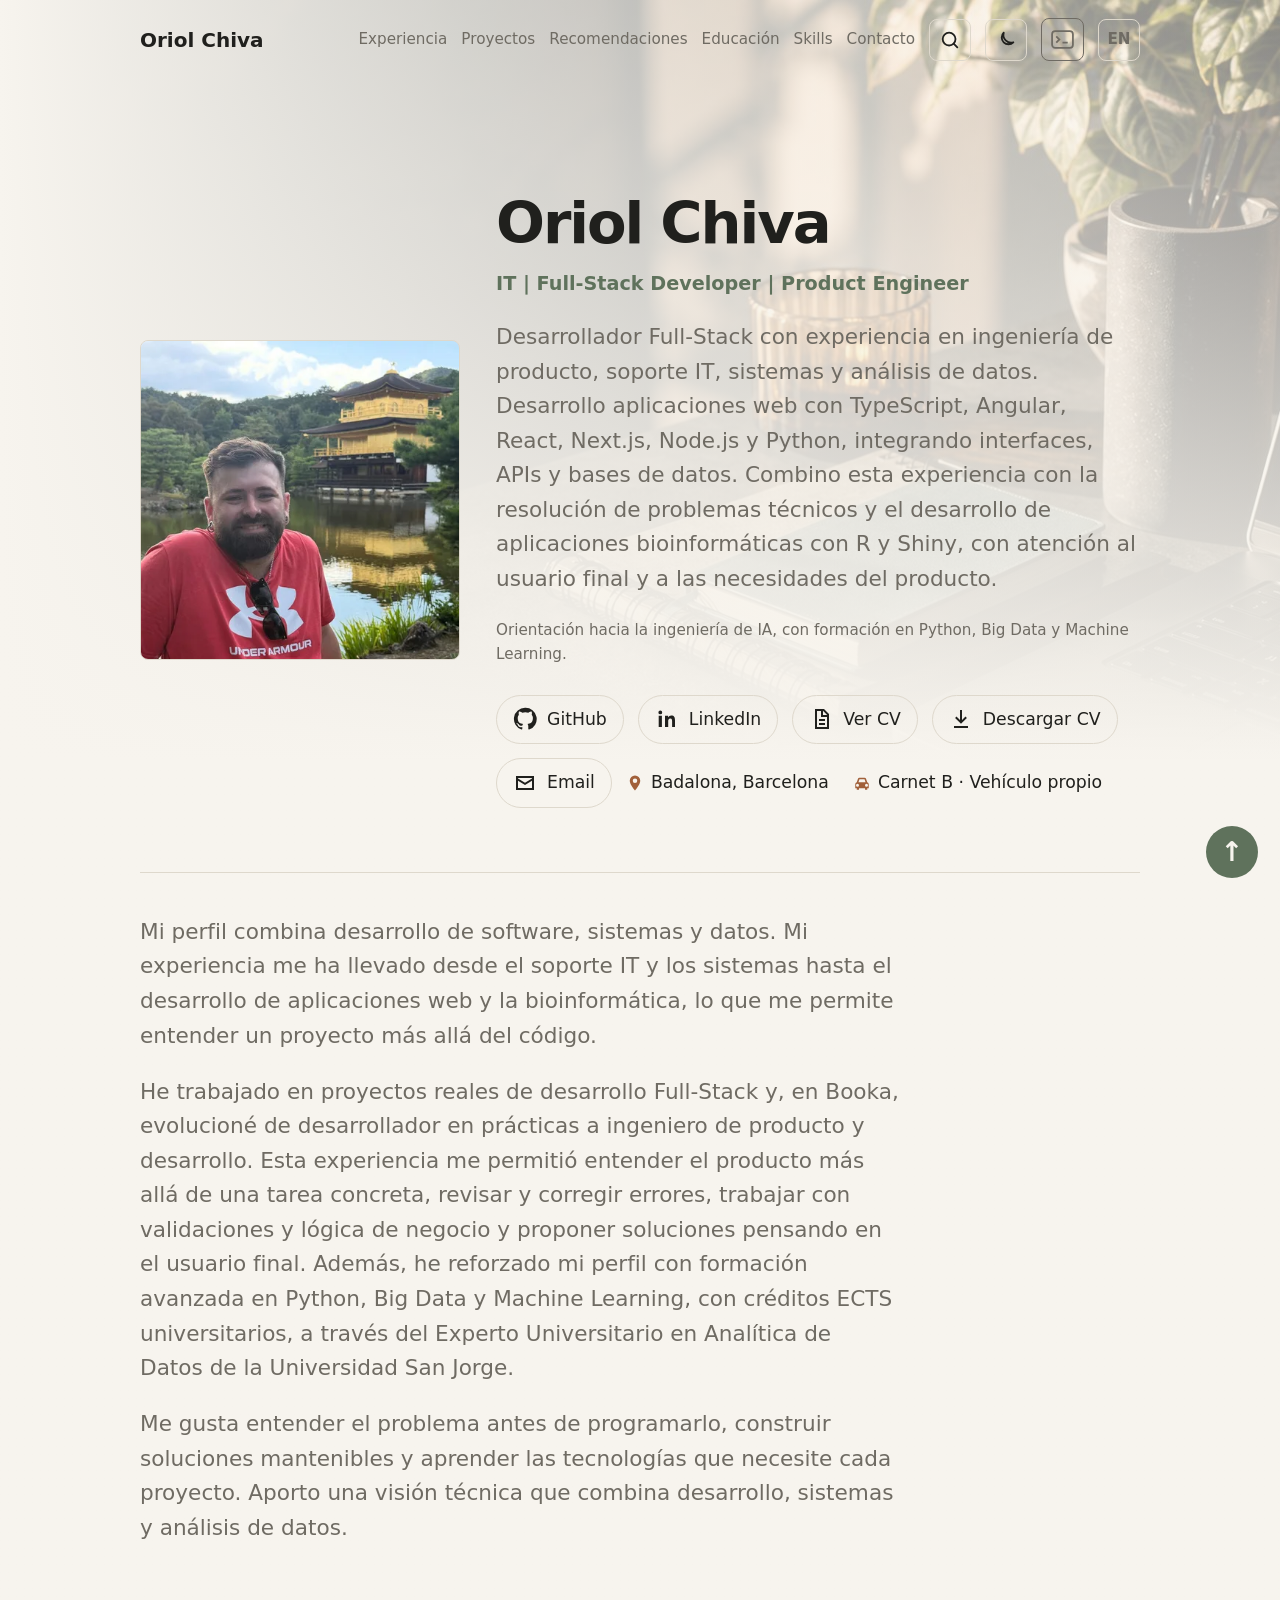
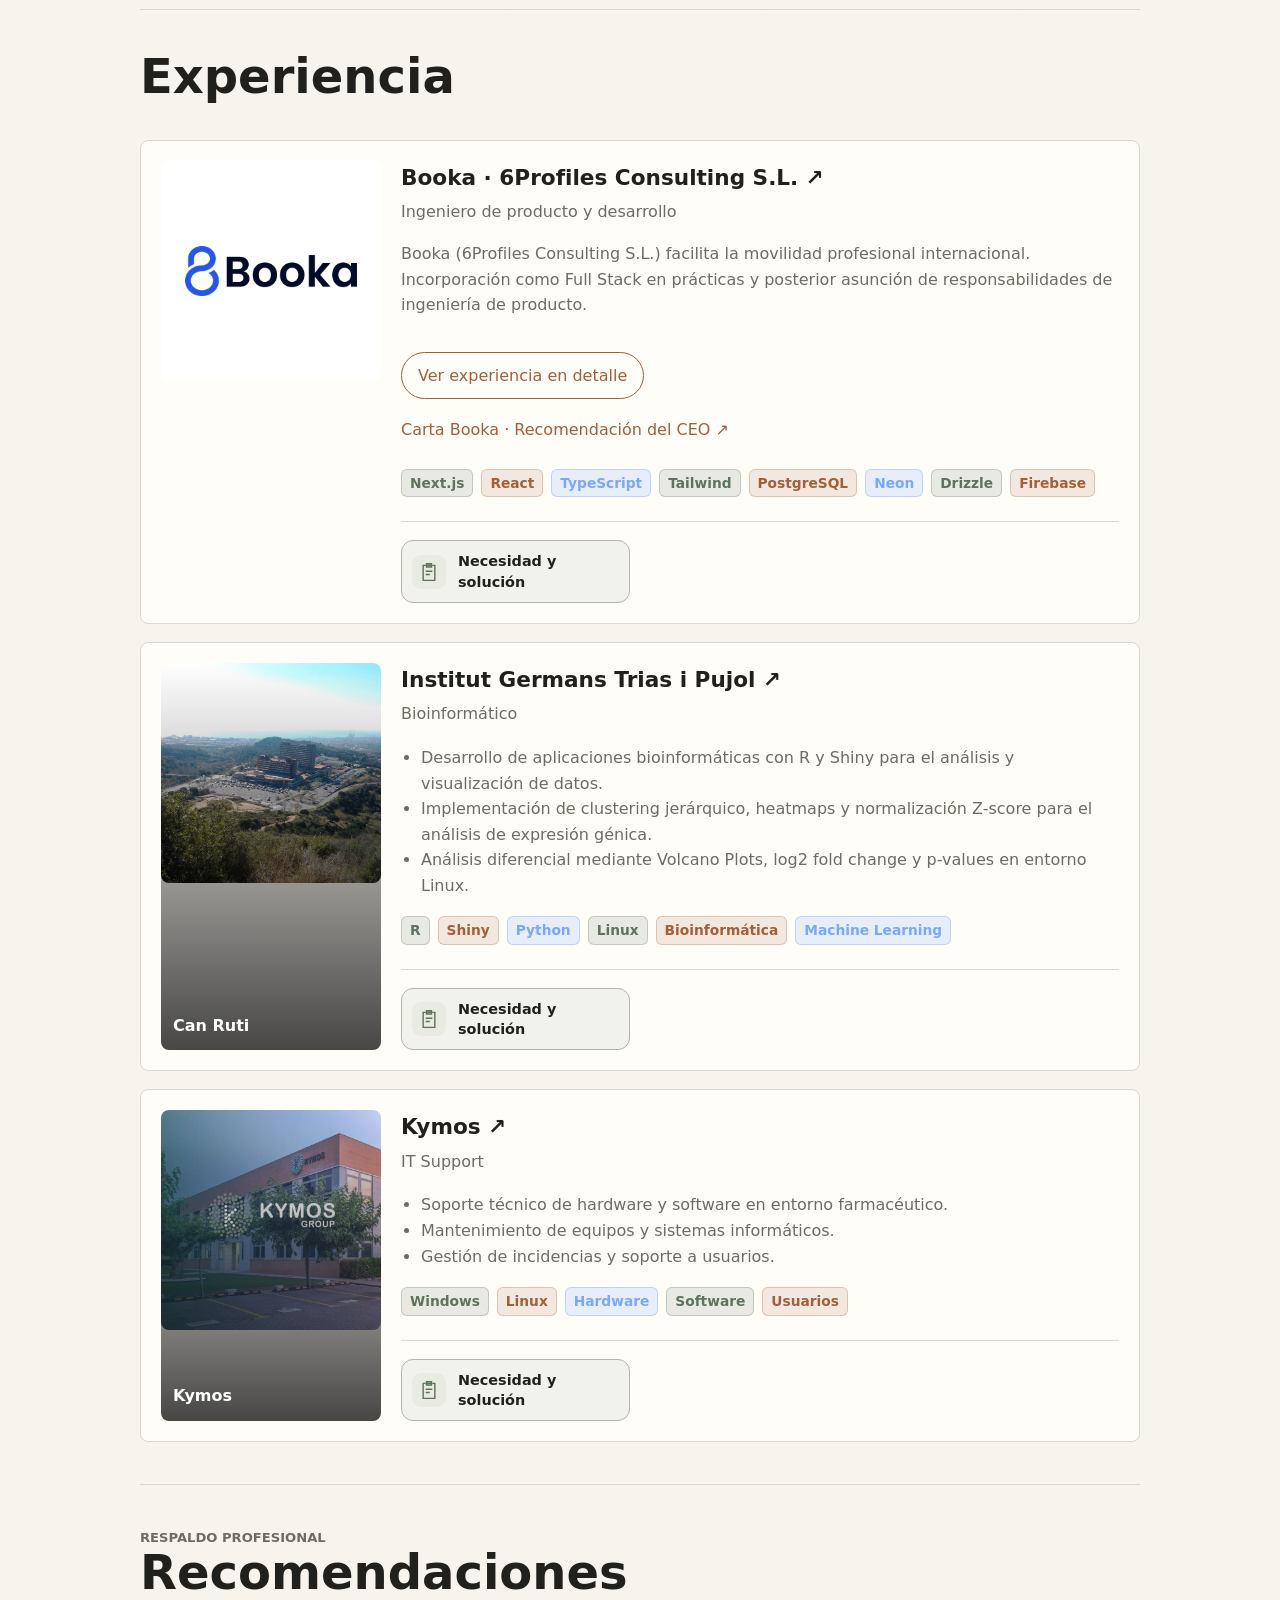
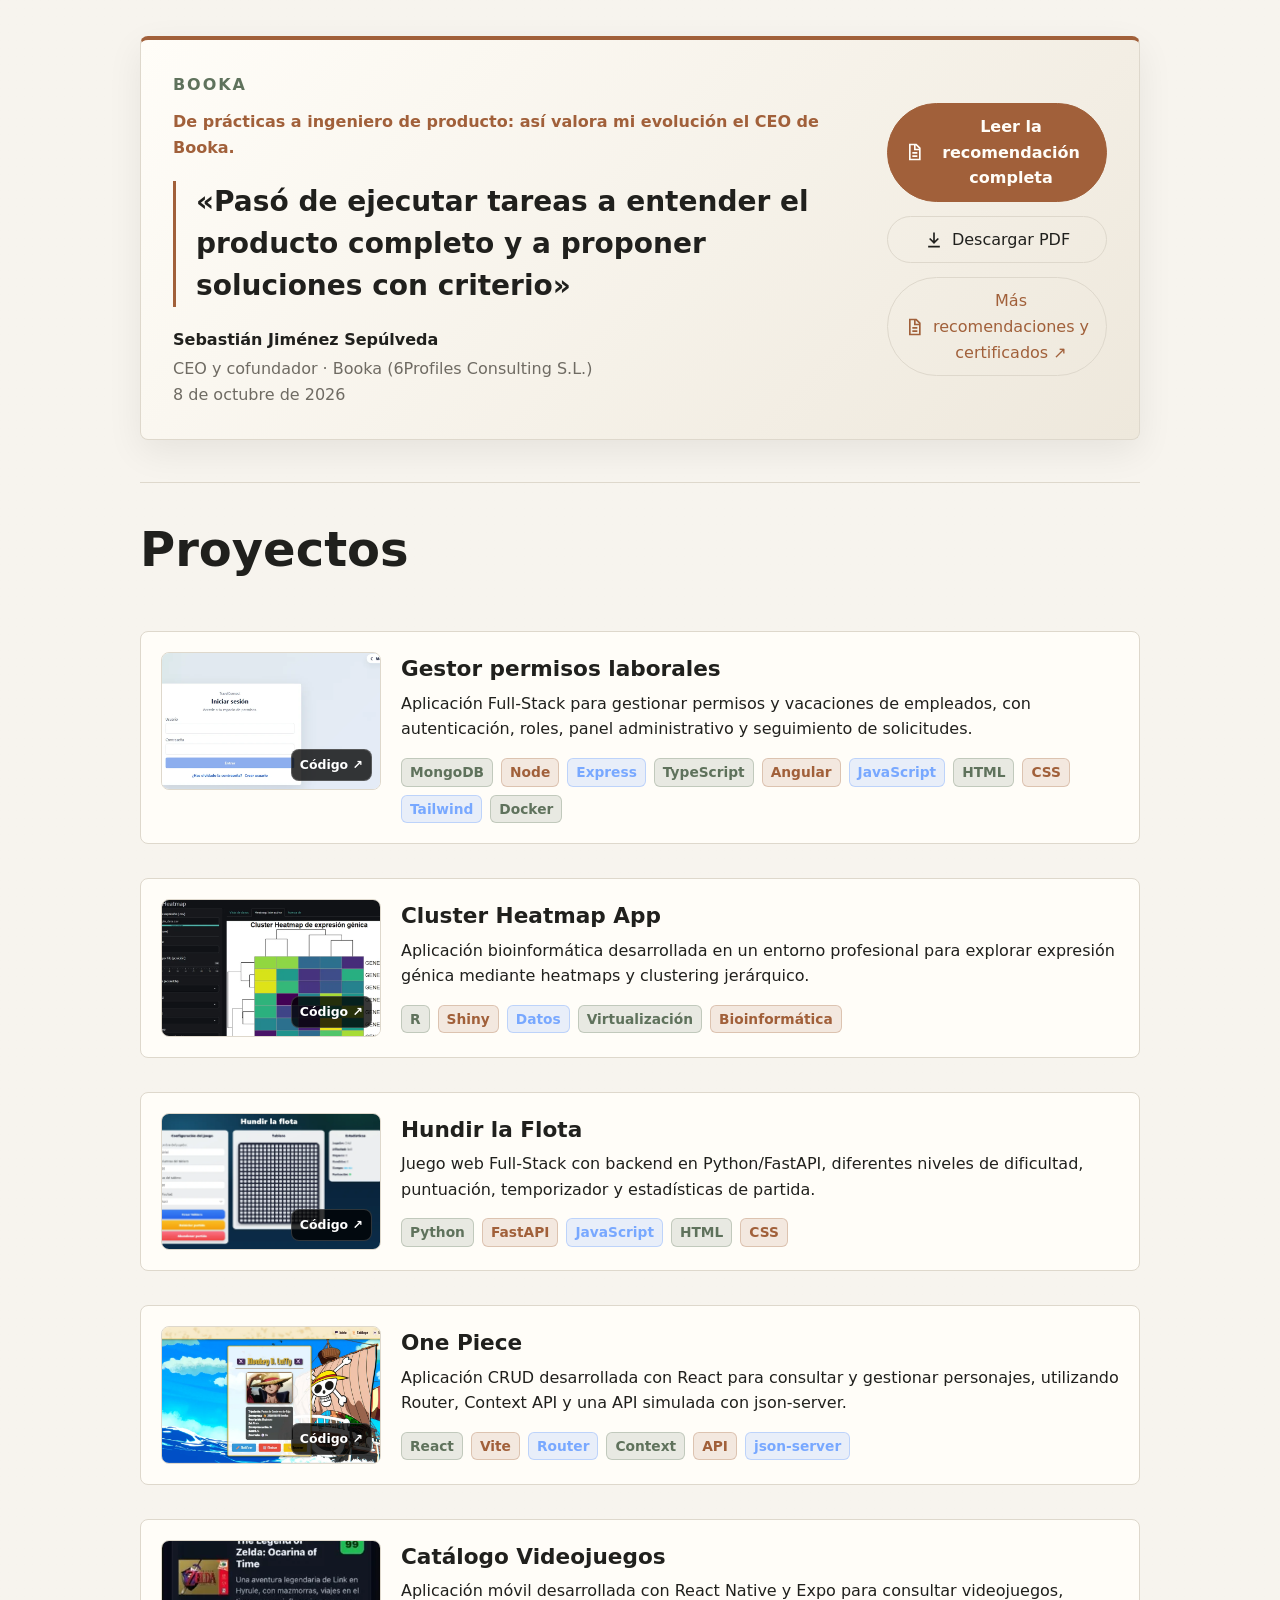
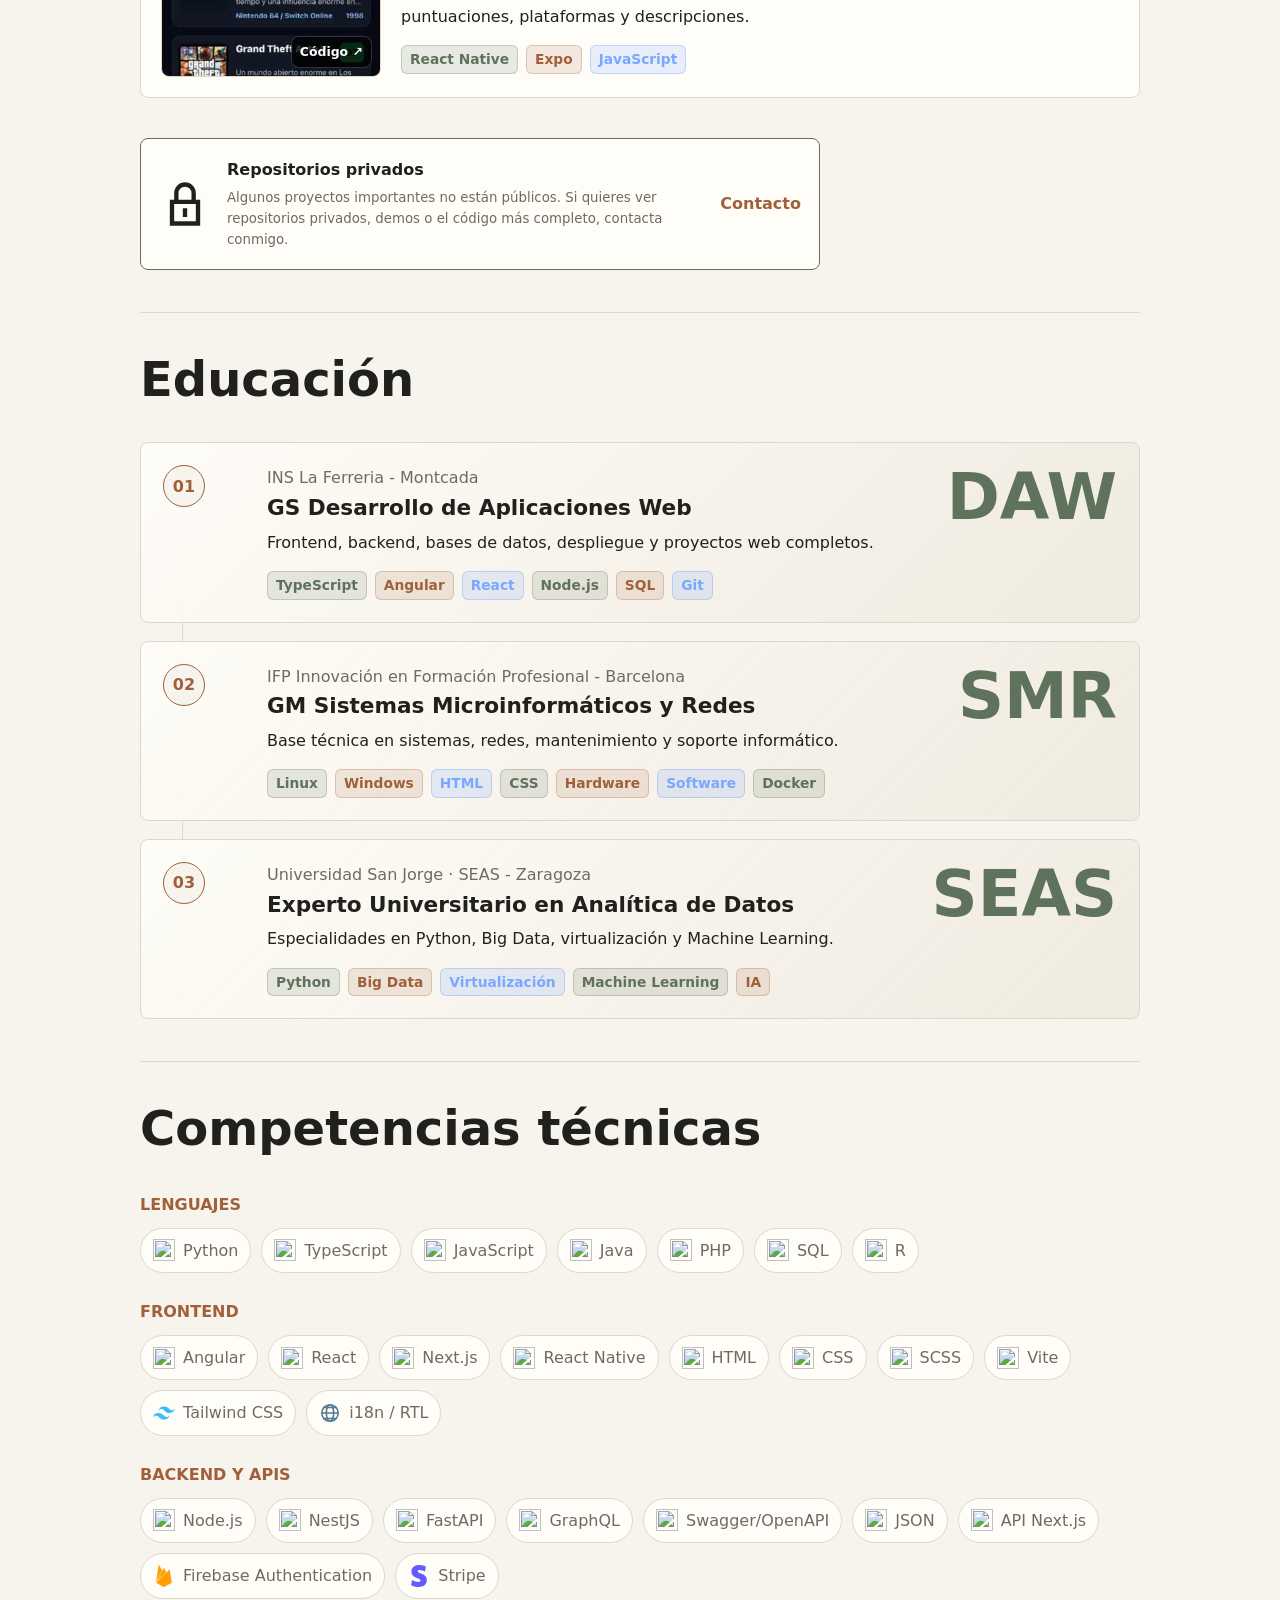
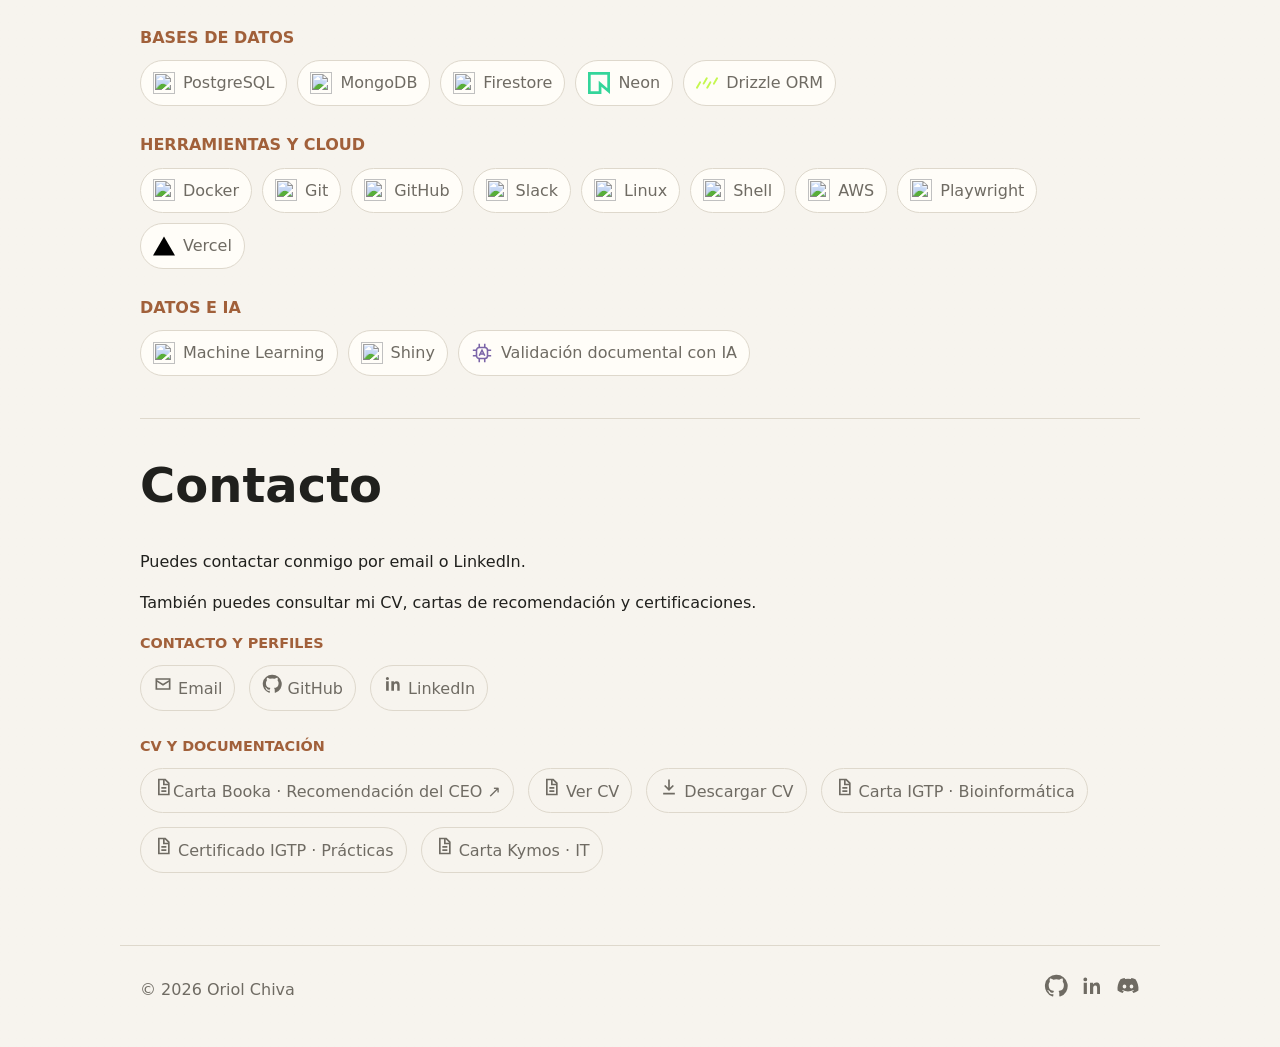
==== commit 81ce1267: "Refine work-story dialogs and remove button arrows" ====
--- a/portfolio.html
+++ b/portfolio.html
@@ -17,12 +17,12 @@
 
     <meta name="twitter:card" content="summary_large_image">
 
-    <link rel="stylesheet" href="assets/css/styles.css?v=28">
+    <link rel="stylesheet" href="assets/css/styles.css?v=29">
     <script src="assets/js/data.js?v=30" defer></script>
-    <script src="assets/js/main.js?v=20" defer></script>
+    <script src="assets/js/main.js?v=21" defer></script>
 <link rel="canonical" href="https://chivaa8.github.io/portafolios/">
     <meta property="og:locale" content="es_ES">
-<style>.terminal-launch{display:inline-flex;align-items:center;justify-content:center;padding:8px;border:1px solid currentColor;border-radius:8px}.terminal-launch:hover{transform:translateY(-2px)}</style><style>.work-case-dialog{width:min(760px,calc(100% - 32px));max-height:85vh;overflow:auto}.work-case-dialog h3{margin-top:24px}.work-case-dialog p{line-height:1.75}</style></head>
+<style>.terminal-launch{display:inline-flex;align-items:center;justify-content:center;padding:8px;border:1px solid currentColor;border-radius:8px}.terminal-launch:hover{transform:translateY(-2px)}</style></head>
   <body>
     <a class="skip-link" href="#contenido" data-i18n="skip">Saltar al contenido</a>
     <header class="site-header">
@@ -96,7 +96,7 @@
             <h3><a href="https://www.usebooka.com/es" target="_blank" rel="noreferrer" aria-label="Booka, web oficial">Booka · 6Profiles Consulting S.L. <span aria-hidden="true">↗</span></a></h3>
             <p class="item-meta" data-i18n="profilesRole">Ingeniero de producto y desarrollo</p><p class="experience-context" data-i18n="bookaContext">Booka (6Profiles Consulting S.L.) facilita la movilidad profesional internacional. Incorporación como Full Stack en prácticas y posterior asunción de responsabilidades de ingeniería de producto.</p>
             <button class="booka-details-button" type="button" data-booka-open aria-haspopup="dialog" data-i18n="bookaDetails">Ver experiencia en detalle</button><div class="booka-letter-link"><a class="text-link" href="assets/docs/Carta_Recomendacion_Oriol_Chiva.pdf" target="_blank" rel="noreferrer" data-i18n="bookaLetter">Carta Booka · Recomendación del CEO ↗</a></div>
-          <p class="tags booka-stack-box">Next.js React TypeScript Tailwind PostgreSQL Neon Drizzle Firebase</p><div class="work-case-actions"><button class="work-case-button" type="button" data-work-case="booka" aria-haspopup="dialog"><span class="work-case-icon"><svg width="20" height="20" viewBox="0 0 24 24" fill="none" stroke="currentColor" stroke-width="1.7" aria-hidden="true"><path d="M8 4h8M9 2h6v4H9z"/><path d="M8 4H5v18h14V4h-3M8 11h8M8 15h5"/></svg></span><span data-i18n="workCaseButton">Necesidad y solución</span><span class="work-case-arrow" aria-hidden="true">↗</span></button></div></div>
+          <p class="tags booka-stack-box">Next.js React TypeScript Tailwind PostgreSQL Neon Drizzle Firebase</p><div class="work-case-actions"><button class="work-case-button" type="button" data-work-case="booka" aria-haspopup="dialog"><span class="work-case-icon"><svg width="20" height="20" viewBox="0 0 24 24" fill="none" stroke="currentColor" stroke-width="1.7" aria-hidden="true"><path d="M8 4h8M9 2h6v4H9z"/><path d="M8 4H5v18h14V4h-3M8 11h8M8 15h5"/></svg></span><span data-i18n="workCaseButton">Necesidad y solución</span></button></div></div>
         </article>
         <article class="resume-item">
           <a class="work-photo" href="https://www.hospitalgermanstrias.cat/" target="_blank" rel="noreferrer" aria-label="Web oficial Hospital Germans Trias i Pujol">
@@ -112,7 +112,7 @@
               <li data-i18n="bioPoint3">Análisis diferencial mediante Volcano Plots, log2 fold change y p-values en entorno Linux.</li>
             </ul>
 
-            <p class="tags">R Shiny Python Linux Bioinformática Machine Learning</p><div class="work-case-actions"><button class="work-case-button" type="button" data-work-case="bio" aria-haspopup="dialog"><span class="work-case-icon"><svg width="20" height="20" viewBox="0 0 24 24" fill="none" stroke="currentColor" stroke-width="1.7" aria-hidden="true"><path d="M8 4h8M9 2h6v4H9z"/><path d="M8 4H5v18h14V4h-3M8 11h8M8 15h5"/></svg></span><span data-i18n="workCaseButton">Necesidad y solución</span><span class="work-case-arrow" aria-hidden="true">↗</span></button></div>
+            <p class="tags">R Shiny Python Linux Bioinformática Machine Learning</p><div class="work-case-actions"><button class="work-case-button" type="button" data-work-case="bio" aria-haspopup="dialog"><span class="work-case-icon"><svg width="20" height="20" viewBox="0 0 24 24" fill="none" stroke="currentColor" stroke-width="1.7" aria-hidden="true"><path d="M8 4h8M9 2h6v4H9z"/><path d="M8 4H5v18h14V4h-3M8 11h8M8 15h5"/></svg></span><span data-i18n="workCaseButton">Necesidad y solución</span></button></div>
           </div>
         </article>
         <article class="resume-item">
@@ -129,7 +129,7 @@
               <li data-i18n="itPoint3">Gestión de incidencias y soporte a usuarios.</li>
             </ul>
 
-            <p class="tags">Windows Linux Hardware Software Usuarios</p><div class="work-case-actions"><button class="work-case-button" type="button" data-work-case="it" aria-haspopup="dialog"><span class="work-case-icon"><svg width="20" height="20" viewBox="0 0 24 24" fill="none" stroke="currentColor" stroke-width="1.7" aria-hidden="true"><path d="M8 4h8M9 2h6v4H9z"/><path d="M8 4H5v18h14V4h-3M8 11h8M8 15h5"/></svg></span><span data-i18n="workCaseButton">Necesidad y solución</span><span class="work-case-arrow" aria-hidden="true">↗</span></button></div>
+            <p class="tags">Windows Linux Hardware Software Usuarios</p><div class="work-case-actions"><button class="work-case-button" type="button" data-work-case="it" aria-haspopup="dialog"><span class="work-case-icon"><svg width="20" height="20" viewBox="0 0 24 24" fill="none" stroke="currentColor" stroke-width="1.7" aria-hidden="true"><path d="M8 4h8M9 2h6v4H9z"/><path d="M8 4H5v18h14V4h-3M8 11h8M8 15h5"/></svg></span><span data-i18n="workCaseButton">Necesidad y solución</span></button></div>
           </div>
         </article>
       </section>
@@ -364,7 +364,16 @@
       <p class="tags" data-education-tags></p>
     </dialog>
 
-    <dialog class="project-dialog work-case-dialog" data-work-case-dialog aria-labelledby="work-case-title"><form method="dialog"><button class="dialog-close" aria-label="Cerrar">×</button></form><h2 id="work-case-title"></h2><h3 data-case-heading="problem"></h3><p data-case-text="problem"></p><h3 data-case-heading="solution"></h3><p data-case-text="solution"></p><h3 data-case-heading="approach"></h3><p data-case-text="approach"></p></dialog>
+    <dialog class="project-dialog work-case-dialog" data-work-case-dialog aria-labelledby="work-case-title">
+  <div class="case-toolbar"><span data-case-eyebrow></span><form method="dialog"><button class="dialog-close case-close" aria-label="Cerrar"><svg width="20" height="20" viewBox="0 0 24 24" fill="none" stroke="currentColor" stroke-width="1.8" aria-hidden="true"><path d="m6 6 12 12M18 6 6 18"/></svg></button></form></div>
+  <div class="case-hero"><div class="case-company" data-case-company></div><h2 id="work-case-title"></h2><div class="case-tools" data-case-tools aria-label="Tecnologías"></div></div>
+  <div class="case-story">
+    <section class="case-block"><span class="case-number" aria-hidden="true">01</span><div><h3 data-case-heading="problem"></h3><p data-case-text="problem"></p></div></section>
+    <section class="case-block case-solution"><span class="case-number" aria-hidden="true">02</span><div><h3 data-case-heading="solution"></h3><p data-case-text="solution"></p></div></section>
+    <section class="case-block"><span class="case-number" aria-hidden="true">03</span><div><h3 data-case-heading="approach"></h3><p data-case-text="approach"></p></div></section>
+  </div>
+  <div class="case-footer"><span data-case-reference-label></span><a data-case-reference target="_blank" rel="noreferrer"></a></div>
+</dialog>
 <div class="toast" data-toast role="status" aria-live="polite"></div>
     <a class="to-top" href="#inicio" aria-label="Subir arriba">&uarr;</a>
   </body>
--- a/assets/css/styles.css
+++ b/assets/css/styles.css
@@ -1232,7 +1232,6 @@
   background: color-mix(in srgb, var(--accent) 14%, var(--paper));
   color: var(--accent);
 }
-.work-case-arrow { color: var(--accent); margin-left: 8px; }
 .work-case-button:hover {
   background: color-mix(in srgb, var(--accent) 15%, var(--paper));
   border-color: var(--accent);
@@ -1240,6 +1239,58 @@
 .work-case-button:focus-visible { outline: 2px solid var(--accent); outline-offset: 4px; }
 @media (max-width: 600px) {
   .work-case-button { width: 100%; }
-  .work-case-arrow { margin-left: auto; }
-}
+  }
 @media (prefers-reduced-motion: reduce) { .work-case-button { transition: none; } }
+
+/* A readable work story with its own header, sections and reference. */
+.work-case-dialog {
+  width: min(820px, calc(100% - 32px));
+  max-width: 820px;
+  max-height: 88vh;
+  padding: 0;
+  overflow: auto;
+  border: 1px solid var(--line);
+  border-radius: 20px;
+  background: var(--paper);
+  color: var(--text);
+  box-shadow: 0 28px 100px rgb(0 0 0 / 30%);
+}
+.work-case-dialog::backdrop { background: rgb(0 0 0 / 60%); backdrop-filter: blur(5px); }
+.case-toolbar {
+  position: sticky; top: 0; z-index: 1;
+  display: flex; justify-content: space-between; align-items: center; gap: 16px;
+  padding: 14px 28px; background: var(--paper); border-bottom: 1px solid var(--line);
+  font-size: .7rem; font-weight: 750; letter-spacing: .14em; color: var(--muted);
+}
+.case-toolbar form { margin: 0; }
+.case-toolbar .case-close {
+  position: static; display: grid; place-items: center;
+  width: 38px; height: 38px; padding: 0;
+  border: 1px solid var(--line); border-radius: 50%; background: var(--soft); color: var(--text);
+}
+.case-hero {
+  padding: 32px 36px;
+  background: linear-gradient(135deg, color-mix(in srgb, var(--accent) 13%, var(--paper)), var(--paper));
+  border-bottom: 1px solid var(--line);
+}
+.case-company { font-size: .8rem; letter-spacing: .17em; font-weight: 800; color: var(--accent); }
+.work-case-dialog .case-hero h2 { margin: 12px 0 20px; max-width: 650px; font-size: clamp(1.6rem, 4vw, 2.25rem); line-height: 1.2; letter-spacing: -.04em; }
+.case-tools { display: flex; flex-wrap: wrap; gap: 8px; }
+.case-tools span { padding: 5px 10px; border: 1px solid var(--line); border-radius: 999px; background: var(--paper); color: var(--muted); font-size: .75rem; }
+.case-story { display: grid; gap: 16px; padding: 28px; }
+.case-block { display: grid; grid-template-columns: 36px minmax(0,1fr); gap: 16px; padding: 22px; border: 1px solid var(--line); border-radius: 14px; }
+.case-number { padding-top: 3px; font: 700 .8rem ui-monospace, monospace; color: var(--accent); }
+.case-block h3 { margin: 0 0 10px; font-size: 1rem; line-height: 1.4; }
+.case-block p { margin: 0; color: var(--muted); font-size: .96rem; line-height: 1.8; }
+.case-solution { background: color-mix(in srgb, var(--accent) 7%, var(--paper)); border-color: color-mix(in srgb, var(--accent) 35%, var(--line)); }
+.case-footer { display: flex; align-items: center; justify-content: space-between; flex-wrap: wrap; gap: 12px; padding: 20px 36px; border-top: 1px solid var(--line); background: var(--soft); }
+.case-footer span { color: var(--muted); font-size: .7rem; letter-spacing: .1em; font-weight: 750; }
+.case-footer a { color: var(--accent); font-size: .9rem; font-weight: 700; text-underline-offset: 4px; }
+@media(max-width:600px) {
+  .work-case-dialog { width: calc(100% - 20px); max-height: 90vh; border-radius: 14px; }
+  .case-toolbar { padding: 10px 16px; }
+  .case-hero { padding: 24px 20px; }
+  .case-story { padding: 16px; gap: 12px; }
+  .case-block { grid-template-columns: 24px minmax(0,1fr); gap: 10px; padding: 16px; }
+  .case-footer { padding: 18px 20px; }
+}
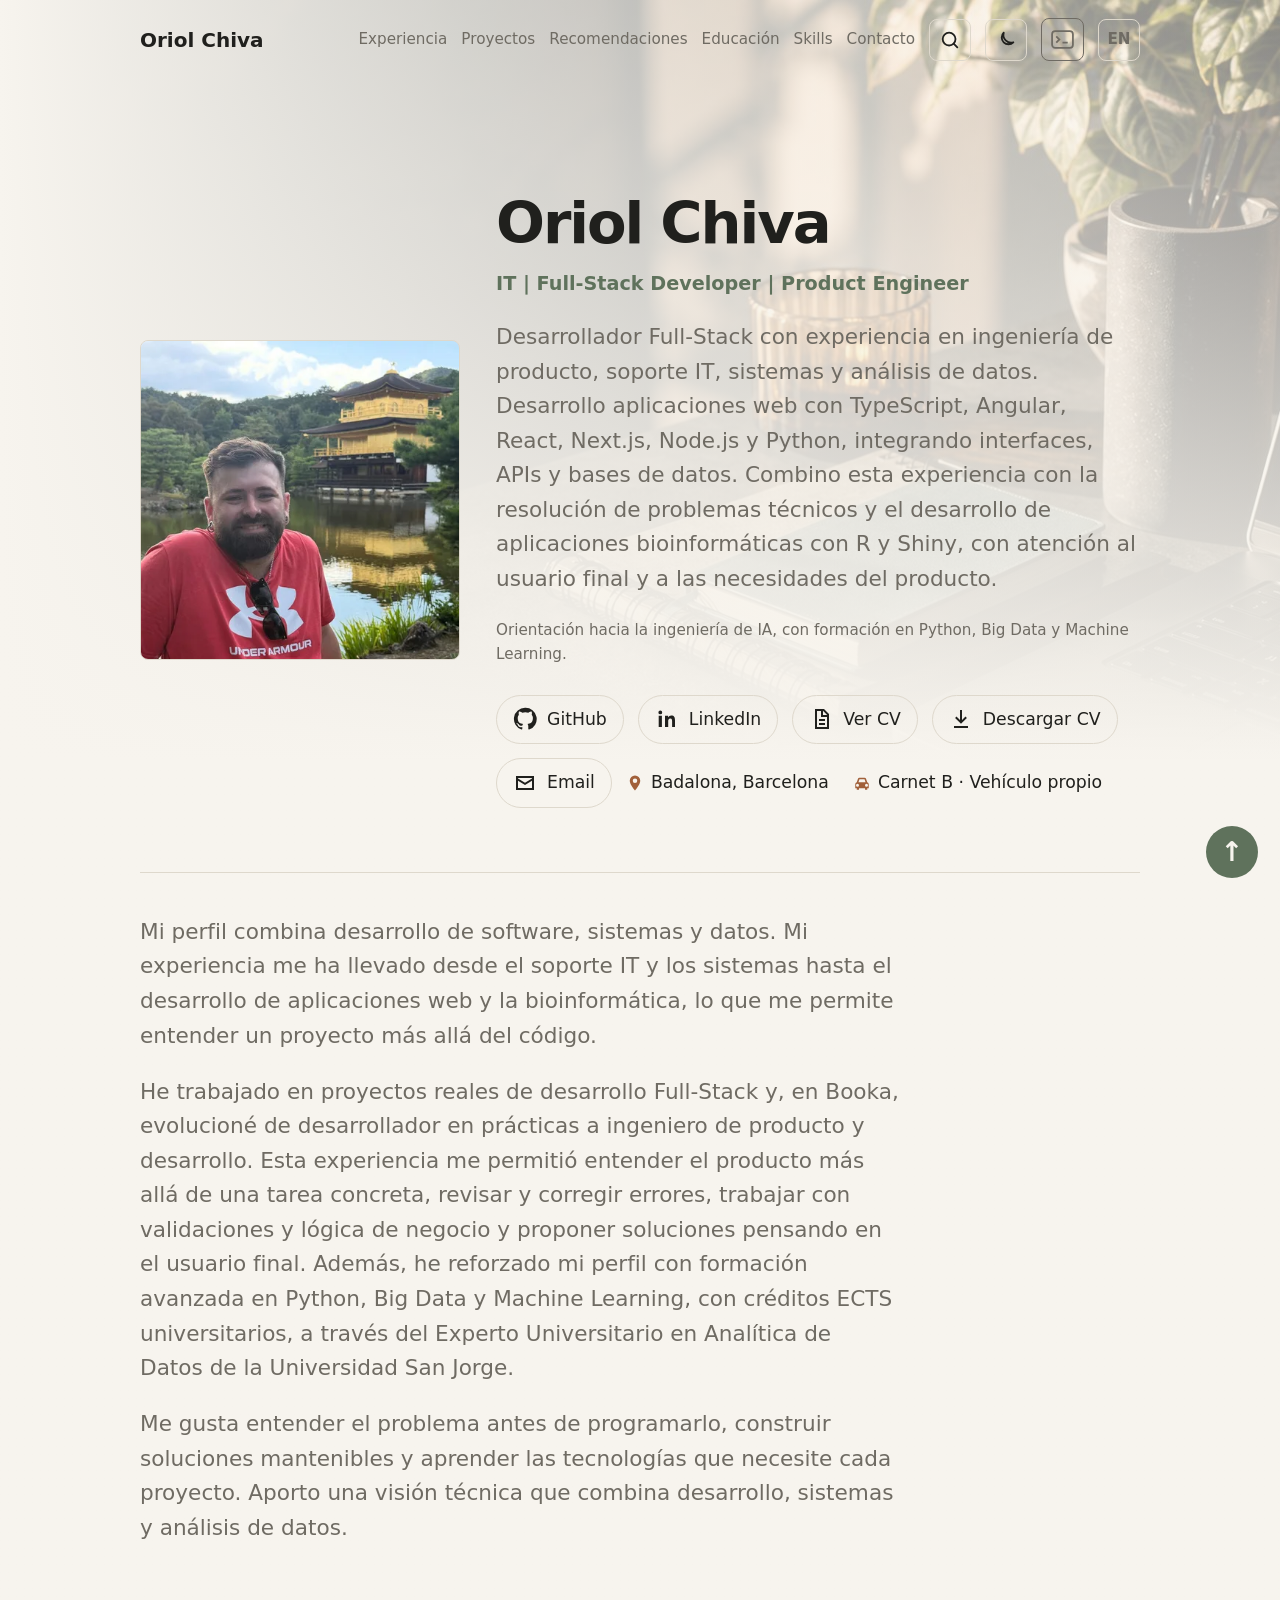
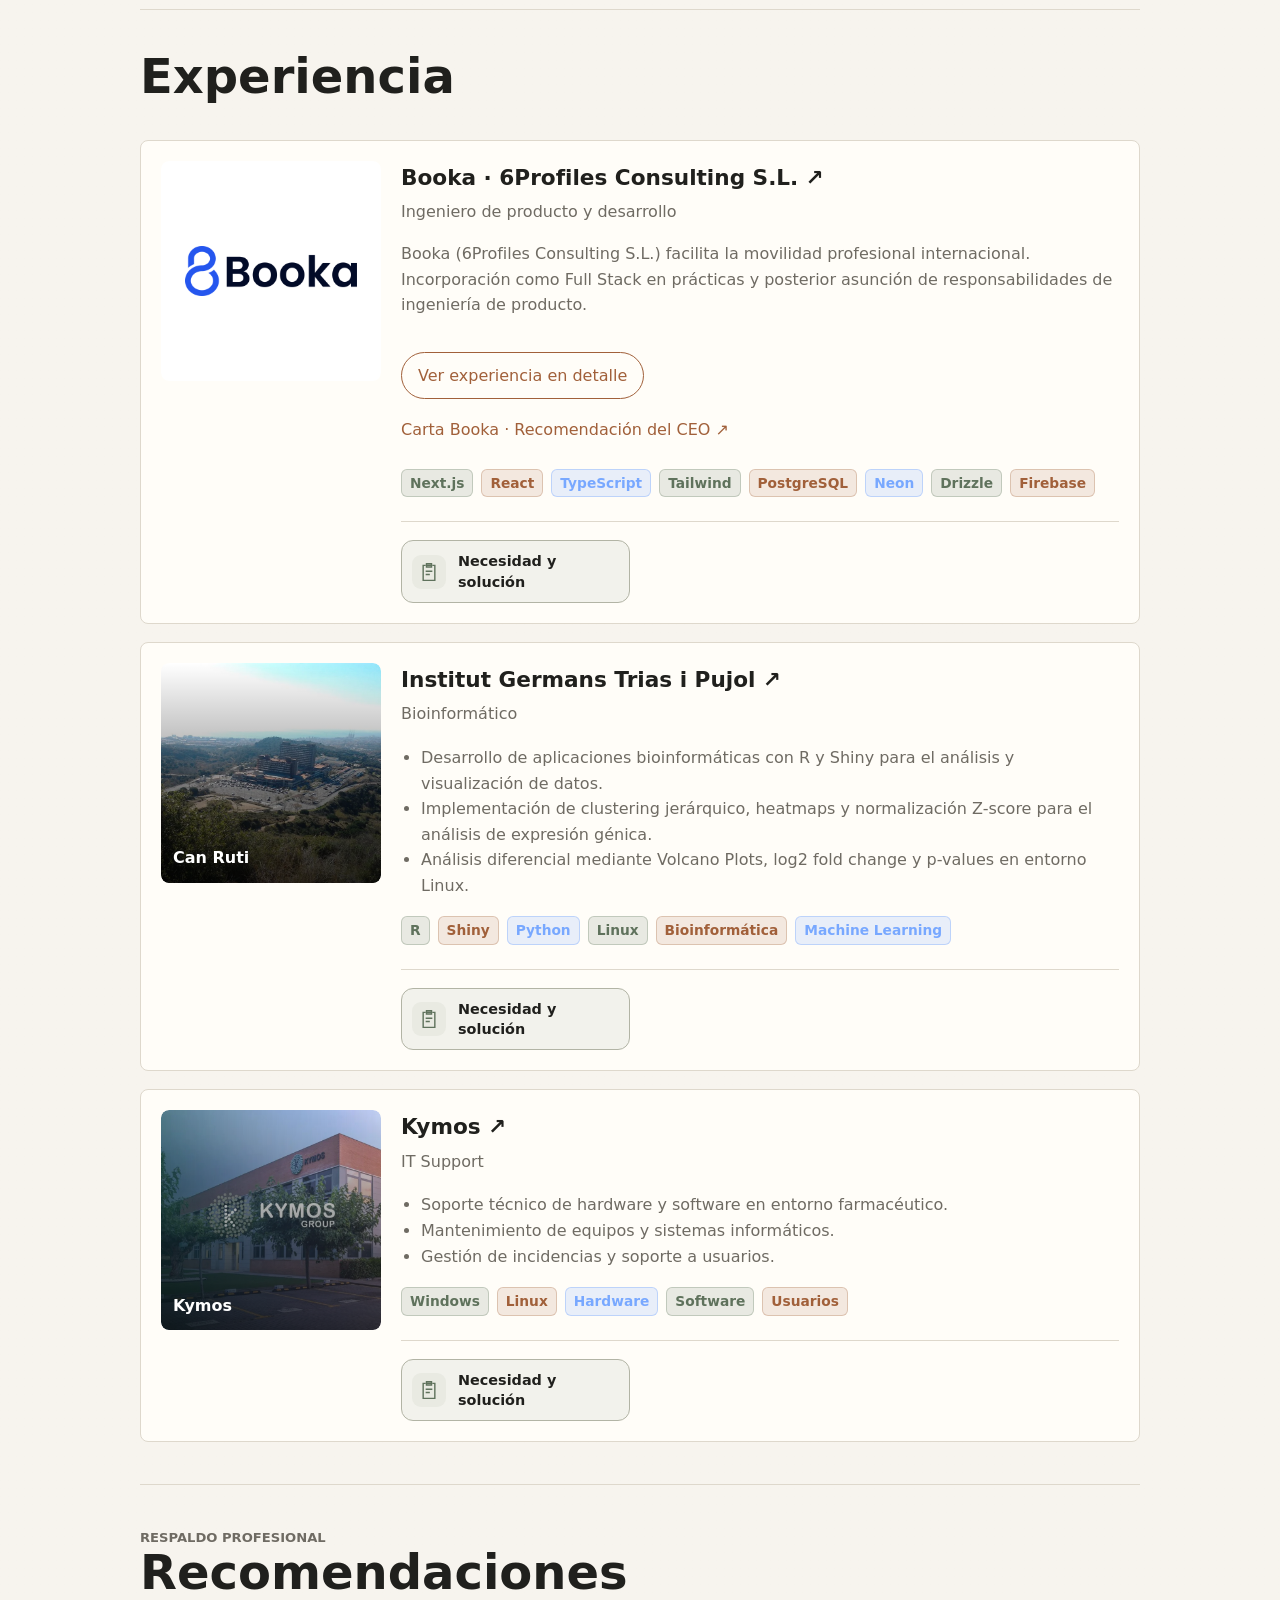
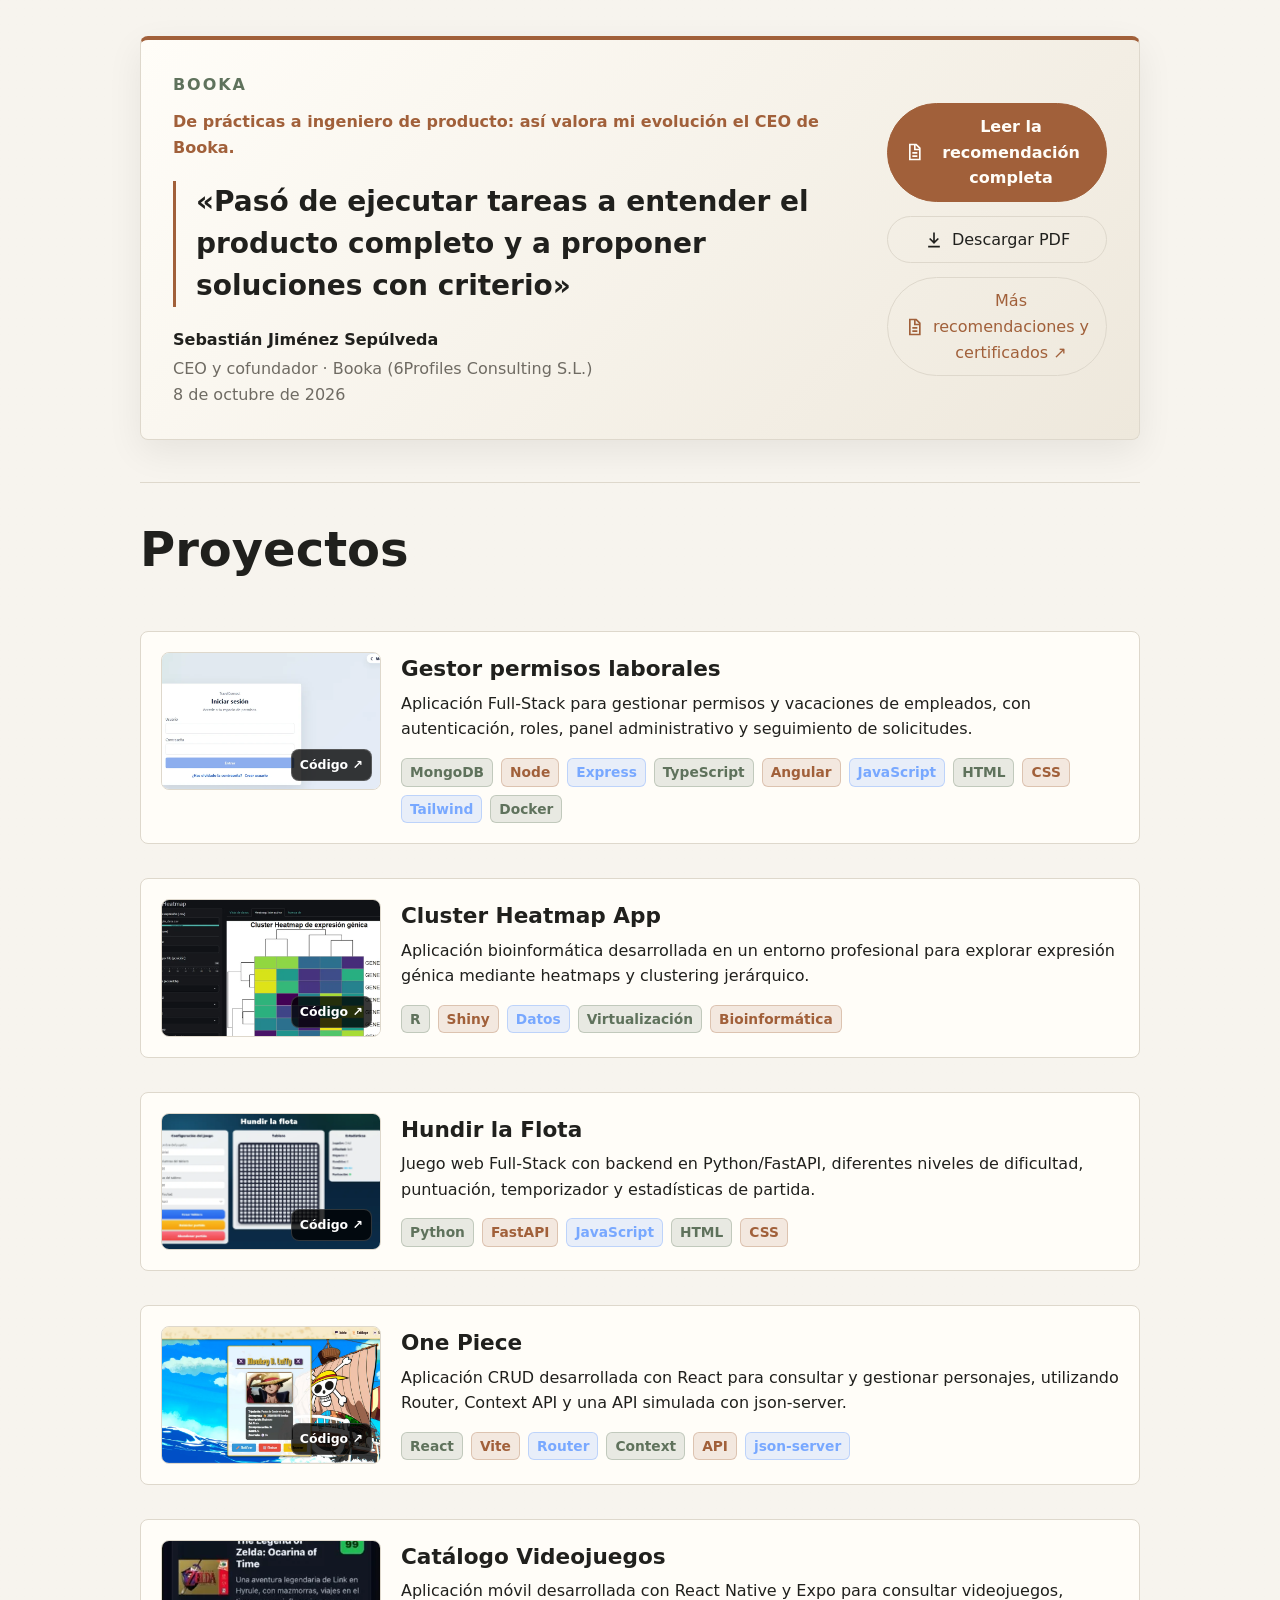
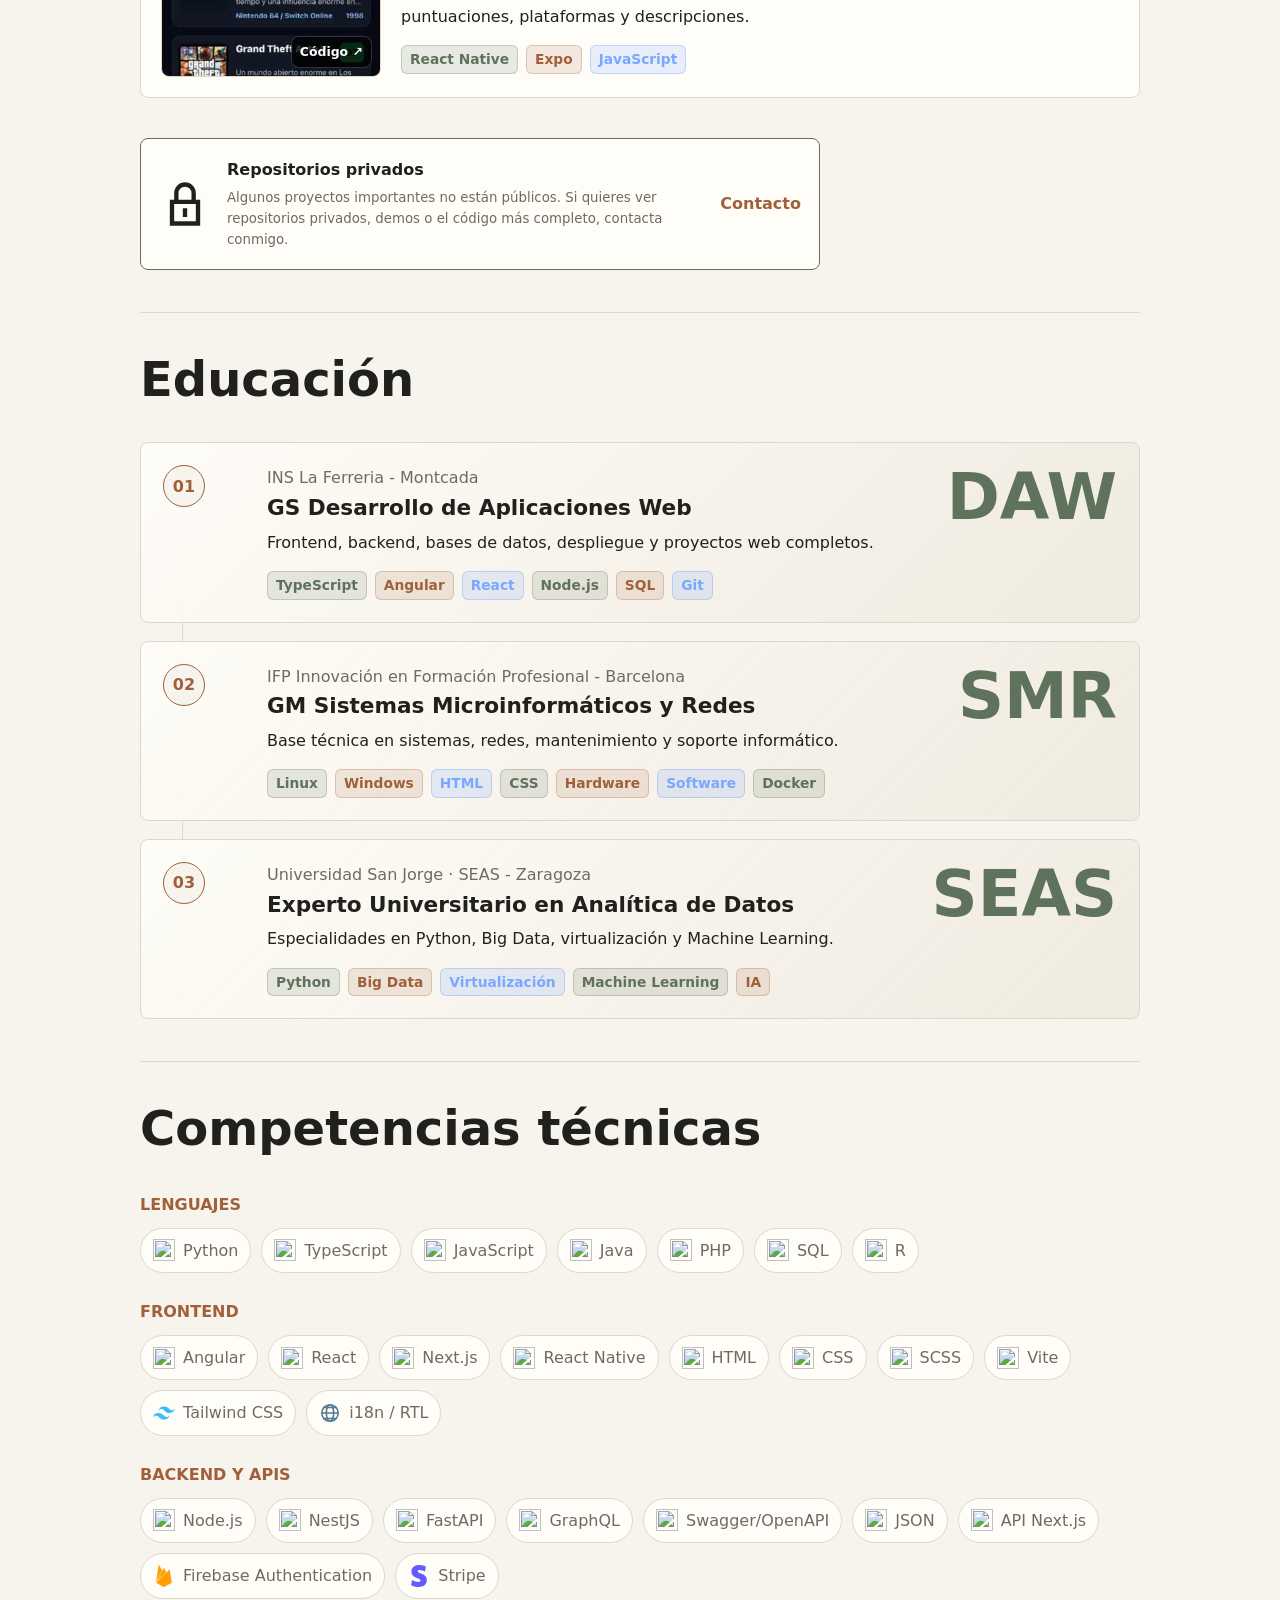
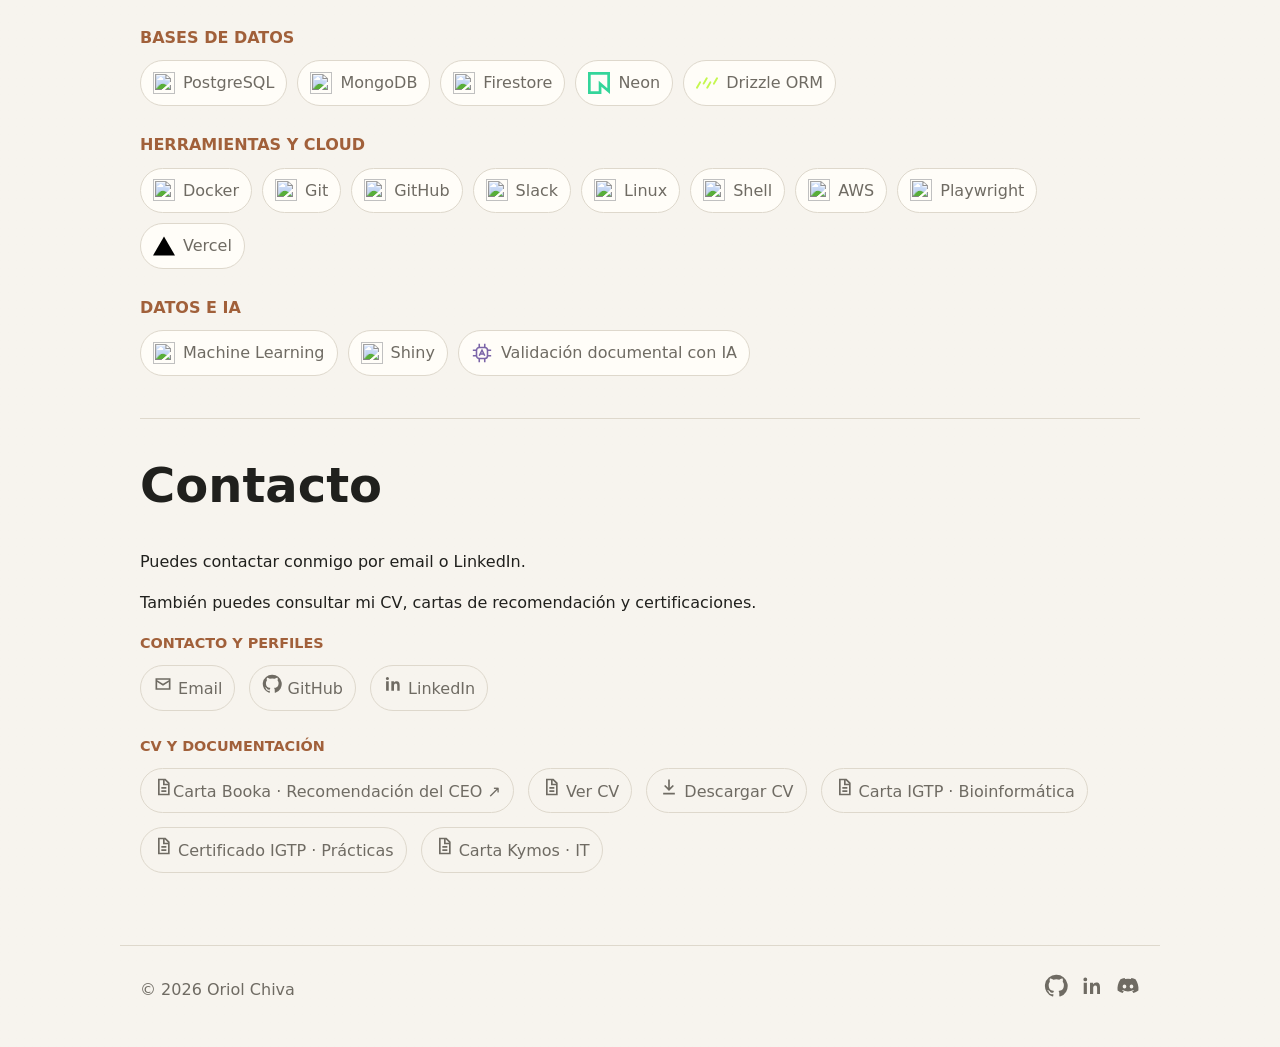
==== commit 7ba9822e: "Prevent work image overlays from stretching with experience cards" ====
--- a/portfolio.html
+++ b/portfolio.html
@@ -17,7 +17,7 @@
 
     <meta name="twitter:card" content="summary_large_image">
 
-    <link rel="stylesheet" href="assets/css/styles.css?v=29">
+    <link rel="stylesheet" href="assets/css/styles.css?v=30">
     <script src="assets/js/data.js?v=30" defer></script>
     <script src="assets/js/main.js?v=21" defer></script>
 <link rel="canonical" href="https://chivaa8.github.io/portafolios/">
--- a/assets/css/styles.css
+++ b/assets/css/styles.css
@@ -406,6 +406,9 @@
 .work-photo {
   display: block;
   position: relative;
+  align-self: start;
+  overflow: hidden;
+  border-radius: 8px;
 }
 
 .work-photo::after {
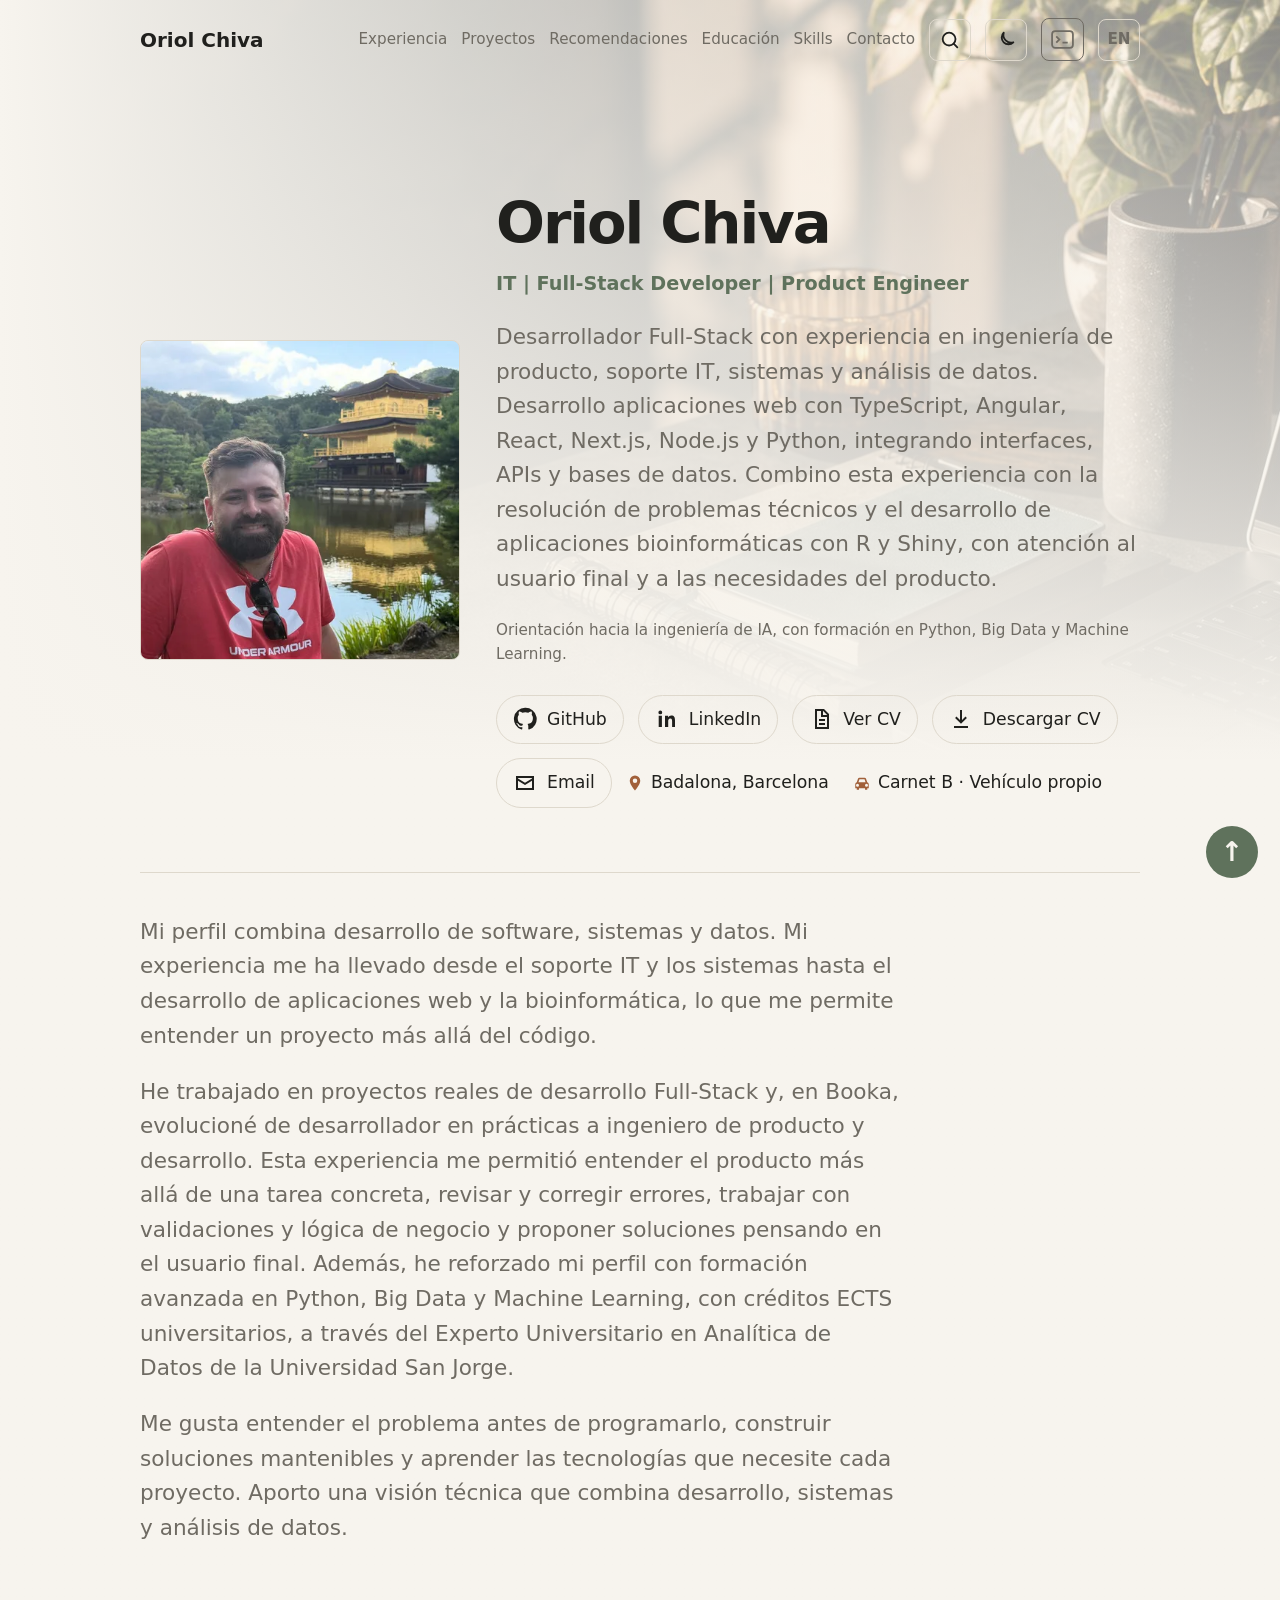
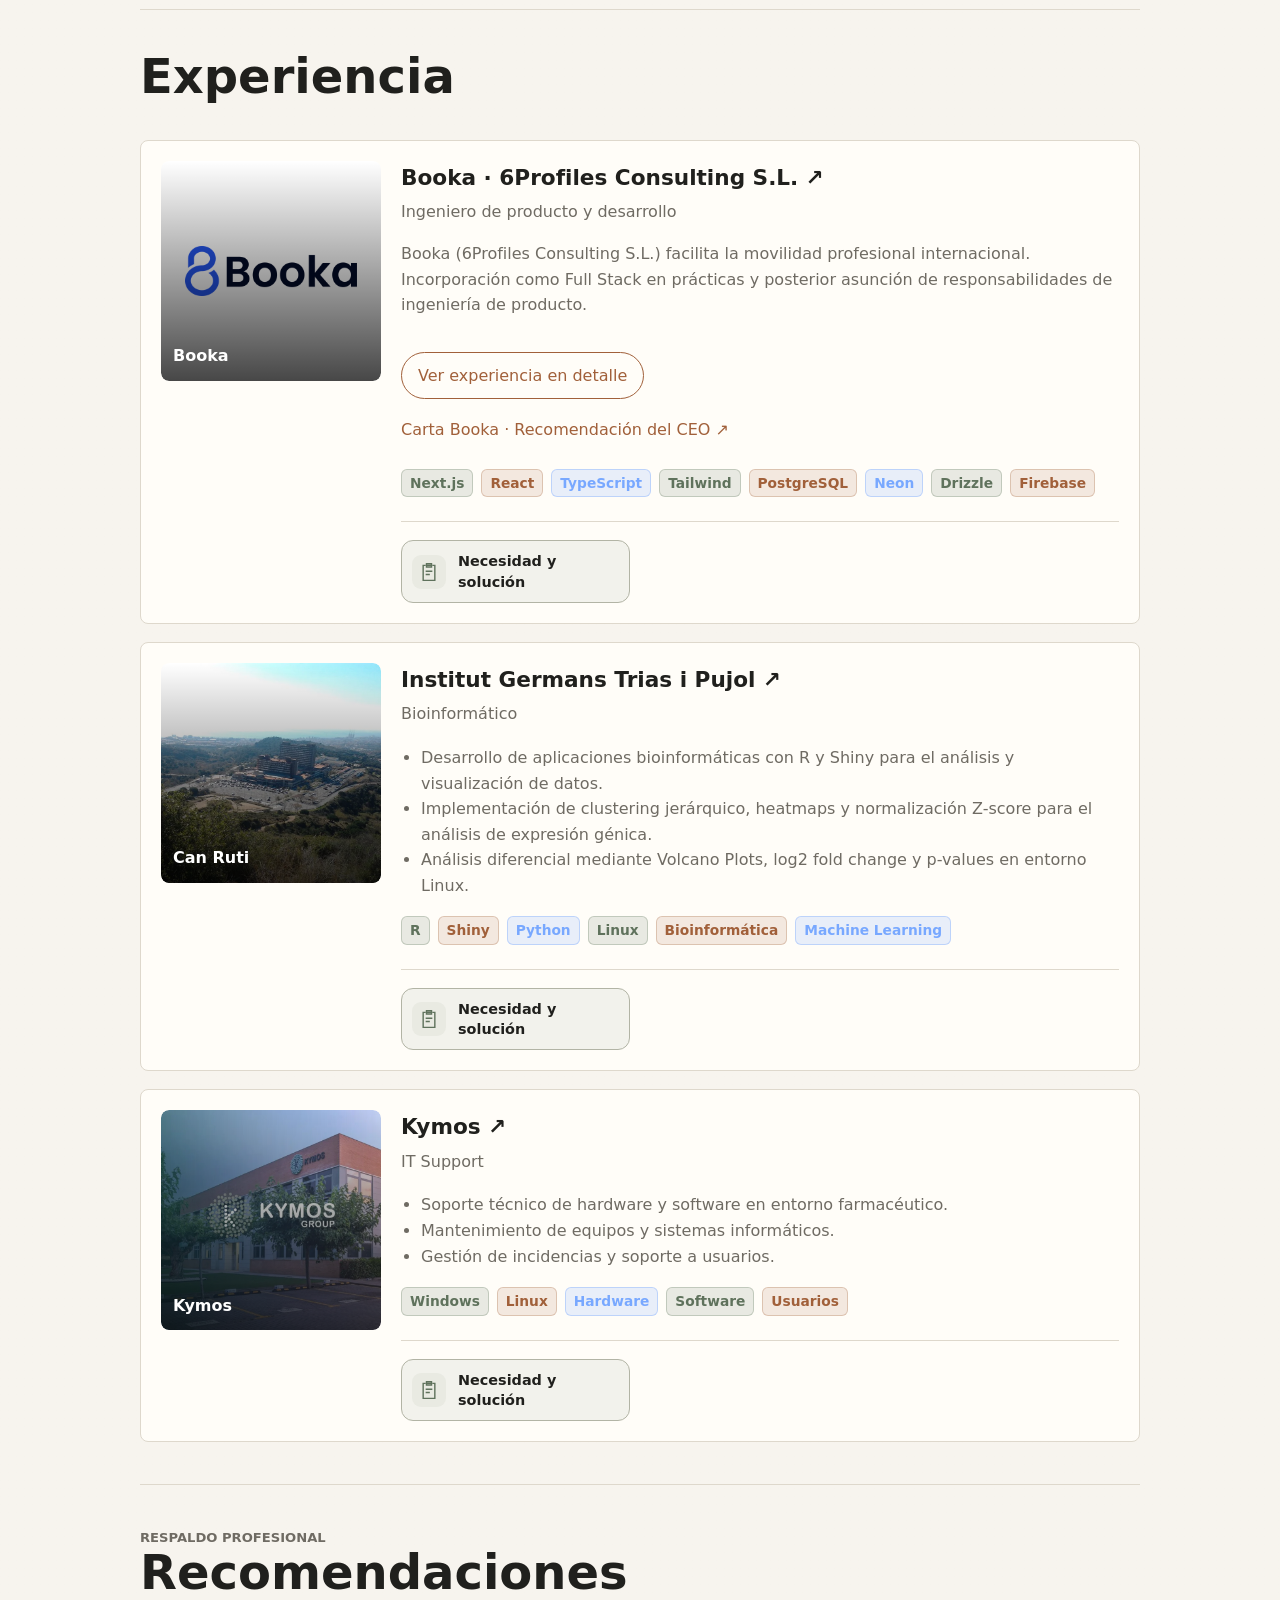
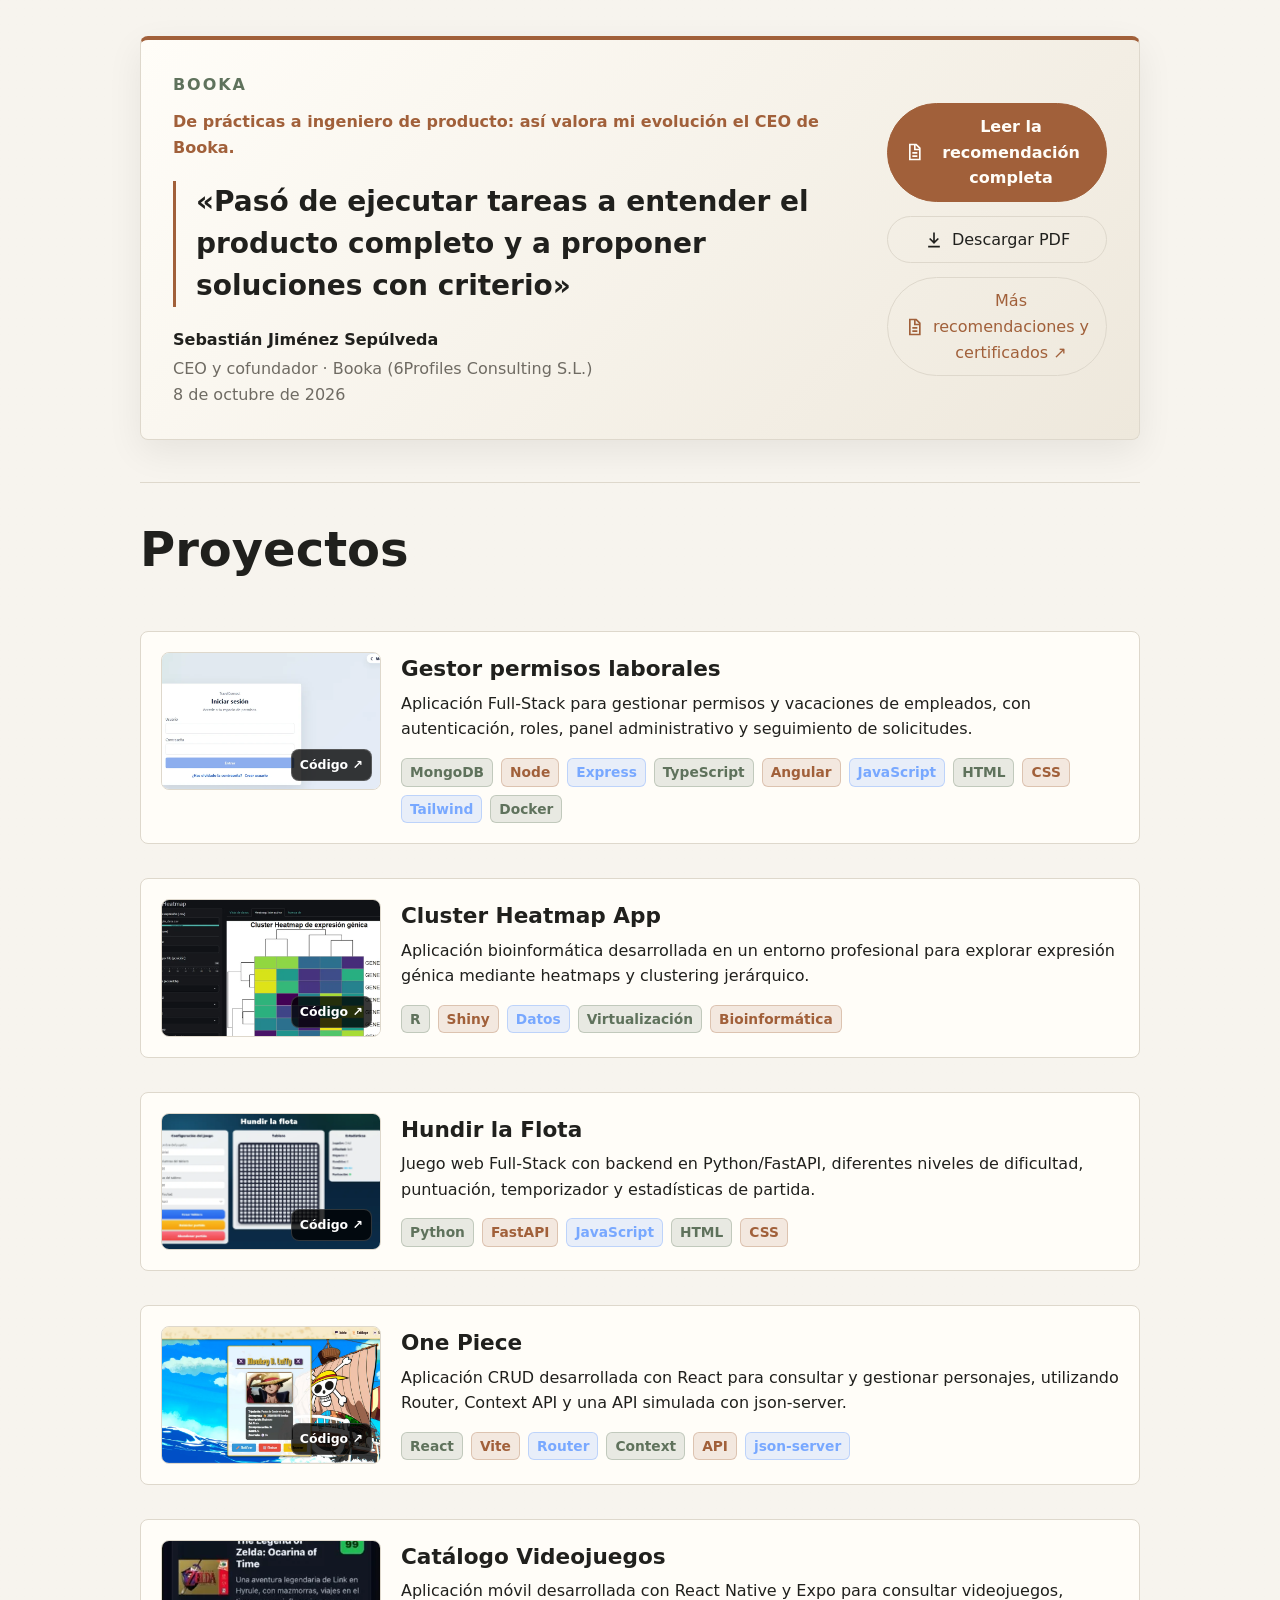
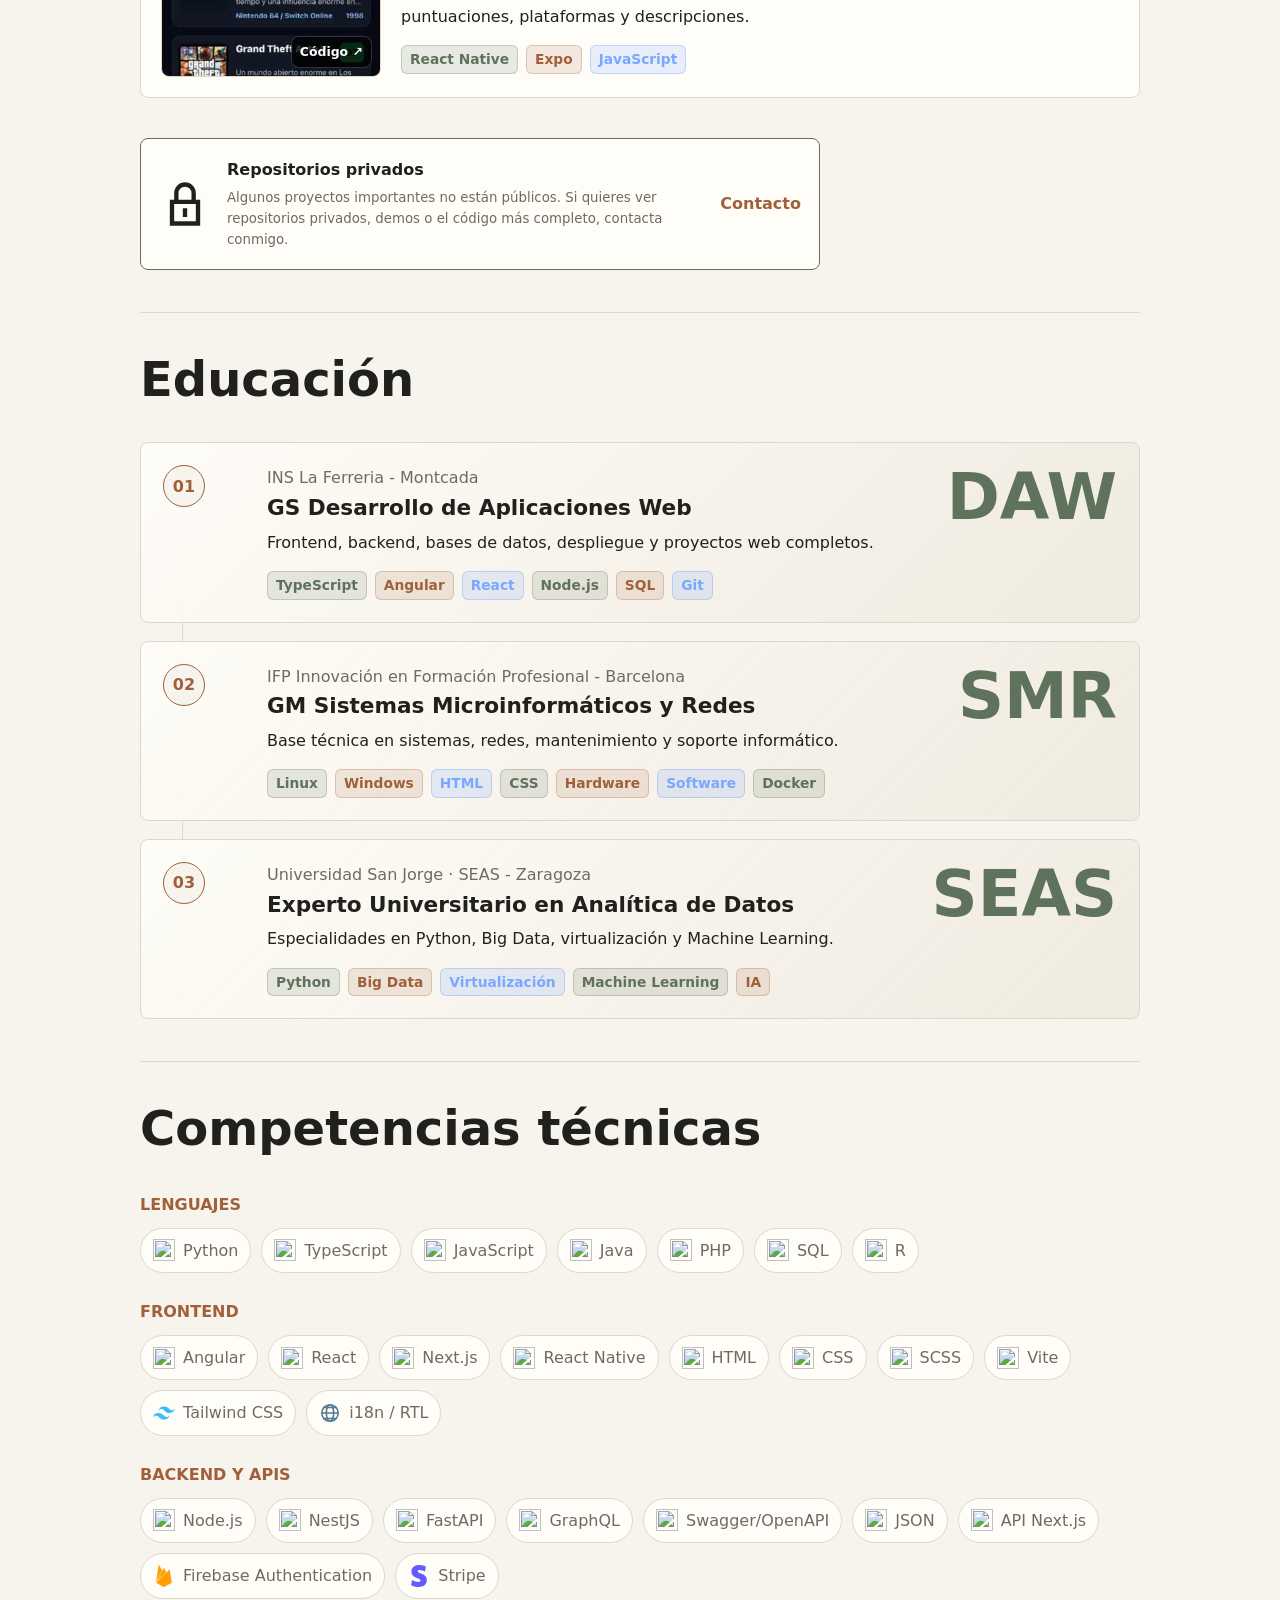
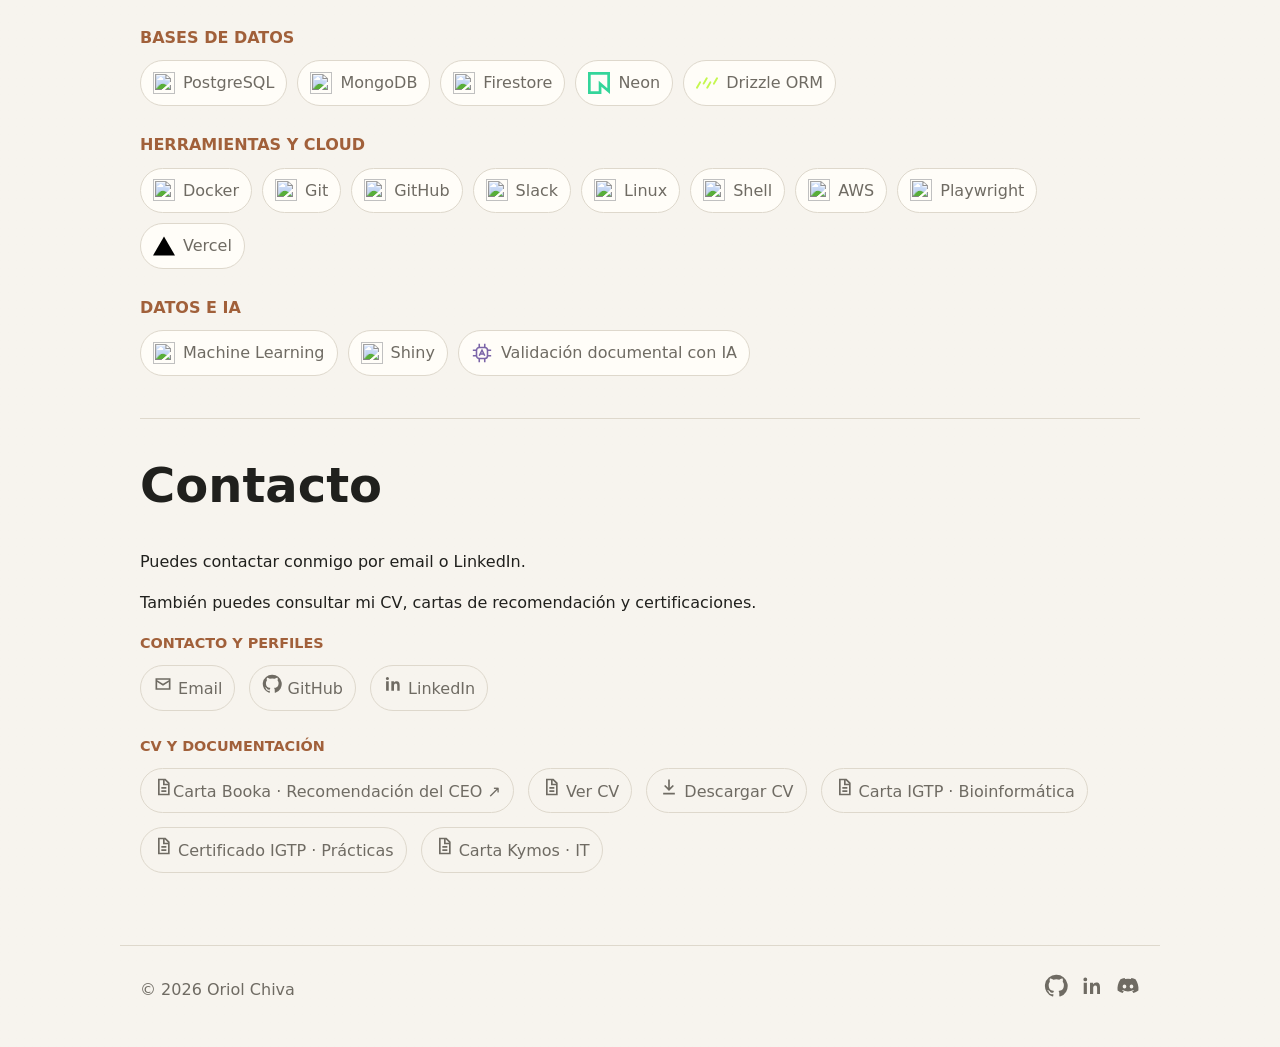
==== commit d98c862c: "Unify compact company image captions including Booka" ====
--- a/portfolio.html
+++ b/portfolio.html
@@ -17,7 +17,7 @@
 
     <meta name="twitter:card" content="summary_large_image">
 
-    <link rel="stylesheet" href="assets/css/styles.css?v=30">
+    <link rel="stylesheet" href="assets/css/styles.css?v=31">
     <script src="assets/js/data.js?v=30" defer></script>
     <script src="assets/js/main.js?v=21" defer></script>
 <link rel="canonical" href="https://chivaa8.github.io/portafolios/">
--- a/assets/css/styles.css
+++ b/assets/css/styles.css
@@ -1183,7 +1183,7 @@
 .hero-name{font-size:clamp(2.4rem,5vw,3.6rem);line-height:1.1;margin-bottom:14px;letter-spacing:-.035em}
 .hero-role{font-size:clamp(1rem,2vw,1.2rem);line-height:1.6;font-weight:700;color:var(--accent);margin-bottom:20px}
 
-.booka-photo::after{display:none}.booka-photo span{display:none}.resume-item .booka-photo img.company-logo{aspect-ratio:1;background:white;padding:24px;object-fit:contain}.ai-focus{color:var(--muted);font-size:.95rem}
+.resume-item .booka-photo img.company-logo{aspect-ratio:1;background:white;padding:24px;object-fit:contain}.ai-focus{color:var(--muted);font-size:.95rem}
 
 .booka-details-button{margin-top:18px;border:1px solid var(--accent-2);border-radius:999px;padding:10px 16px;color:var(--accent-2)}.booka-details-button:hover{background:var(--soft)}.booka-dialog{max-height:85vh;overflow:auto}.booka-dialog ul{color:var(--muted);padding-left:22px}.booka-dialog .tags{margin:16px 0}
 
@@ -1297,3 +1297,25 @@
   .case-block { grid-template-columns: 24px minmax(0,1fr); gap: 10px; padding: 16px; }
   .case-footer { padding: 18px 20px; }
 }
+
+/* A compact, consistent caption strip for every company image. */
++.work-photo::after {
++  inset: auto 0 0;
++  height: 44px;
++  border-radius: 0 0 8px 8px;
++  background: rgb(38 42 44 / 82%);
++}
++.work-photo span {
++  bottom: 0;
++  left: 0;
++  right: 0;
++  min-height: 44px;
++  display: flex;
++  align-items: center;
++  padding: 10px 14px;
++  color: #fff;
++  font-size: .9rem;
++  font-weight: 650;
++  line-height: 1.35;
++}
++.resume-item .booka-photo img.company-logo { padding-bottom: 54px; }
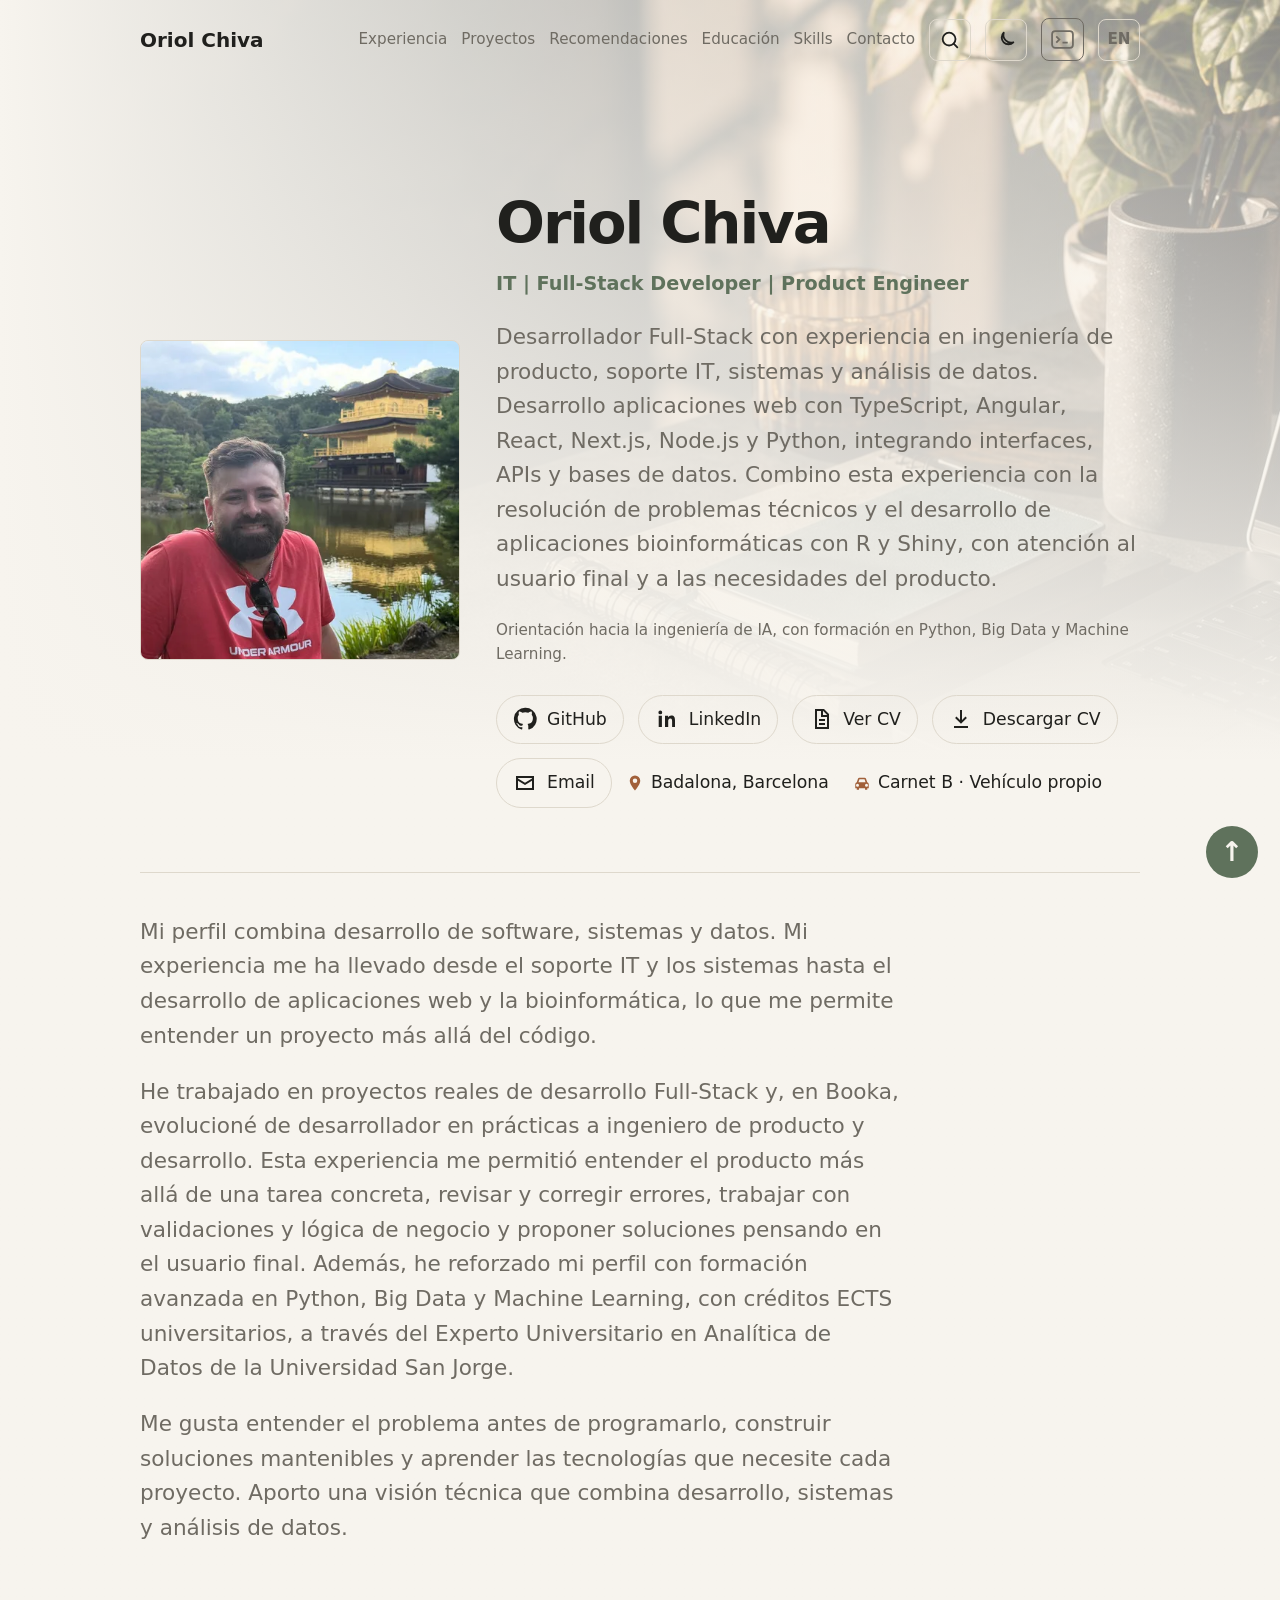
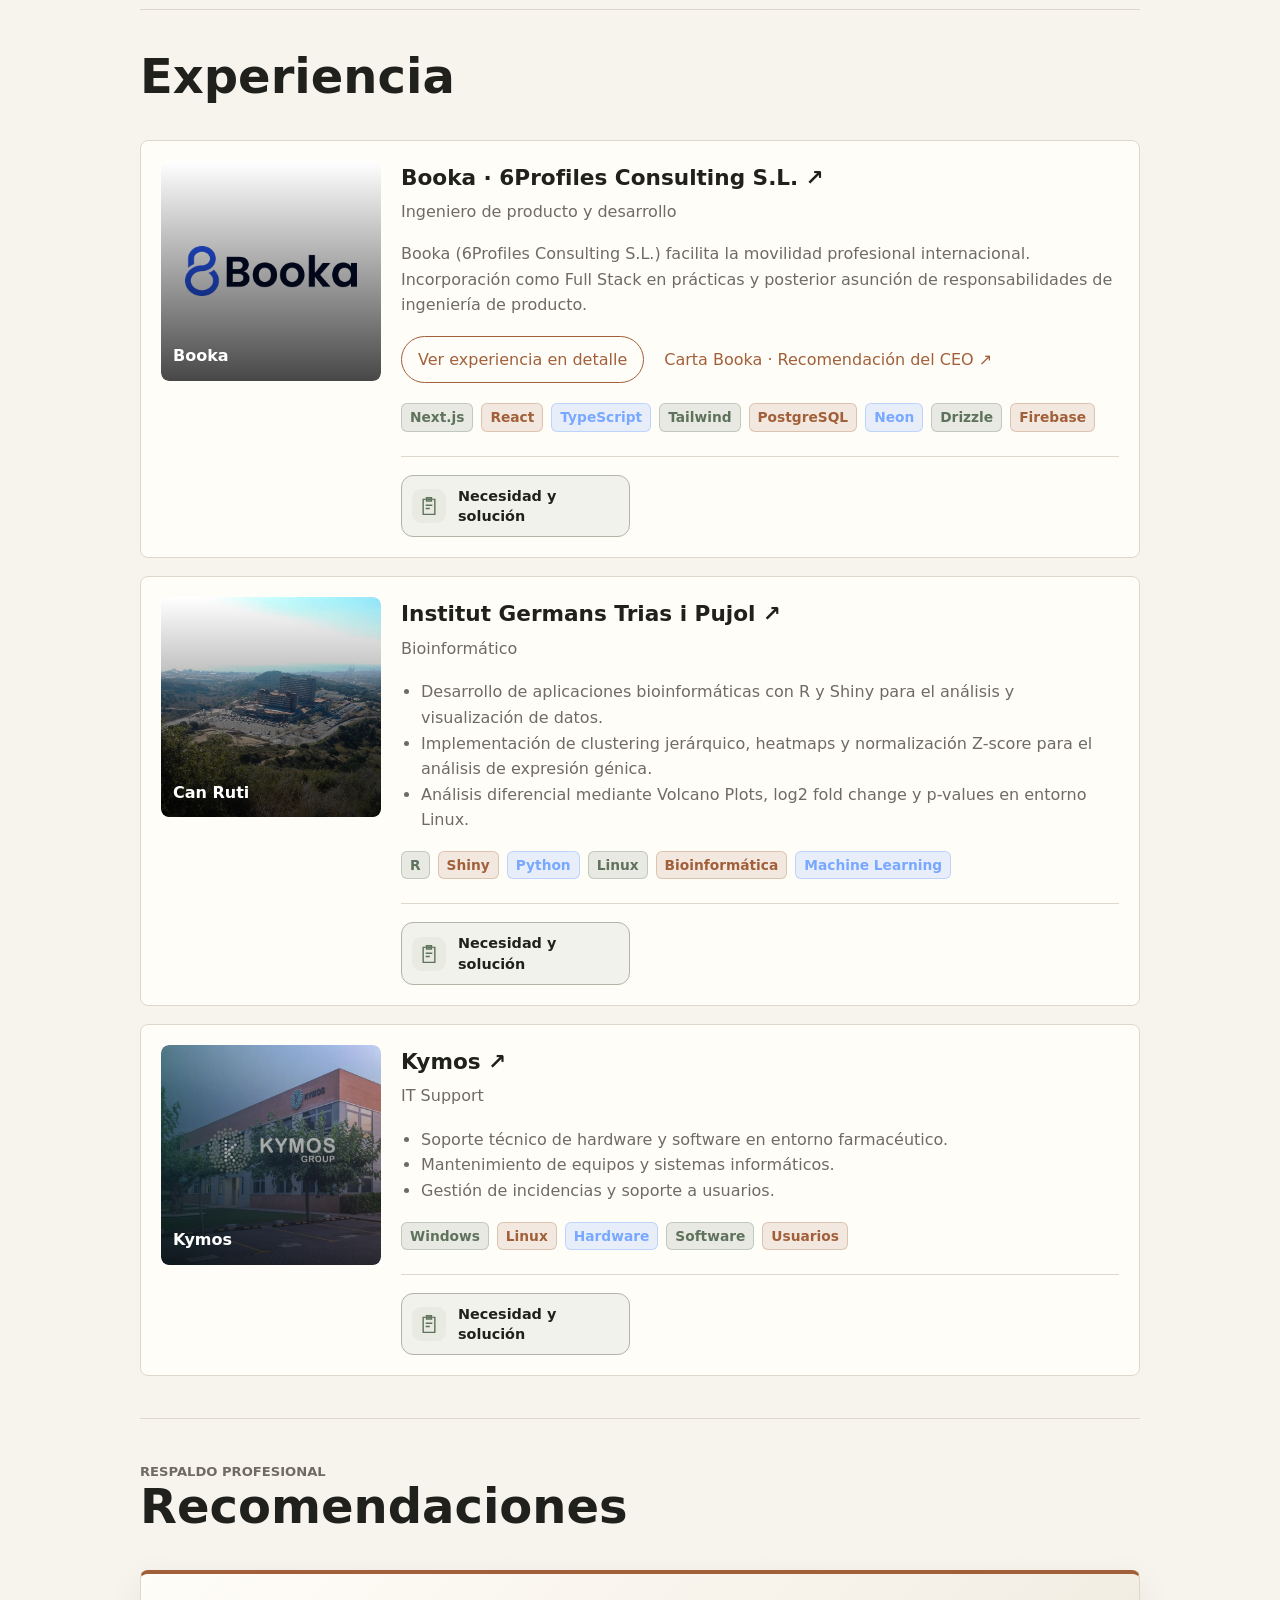
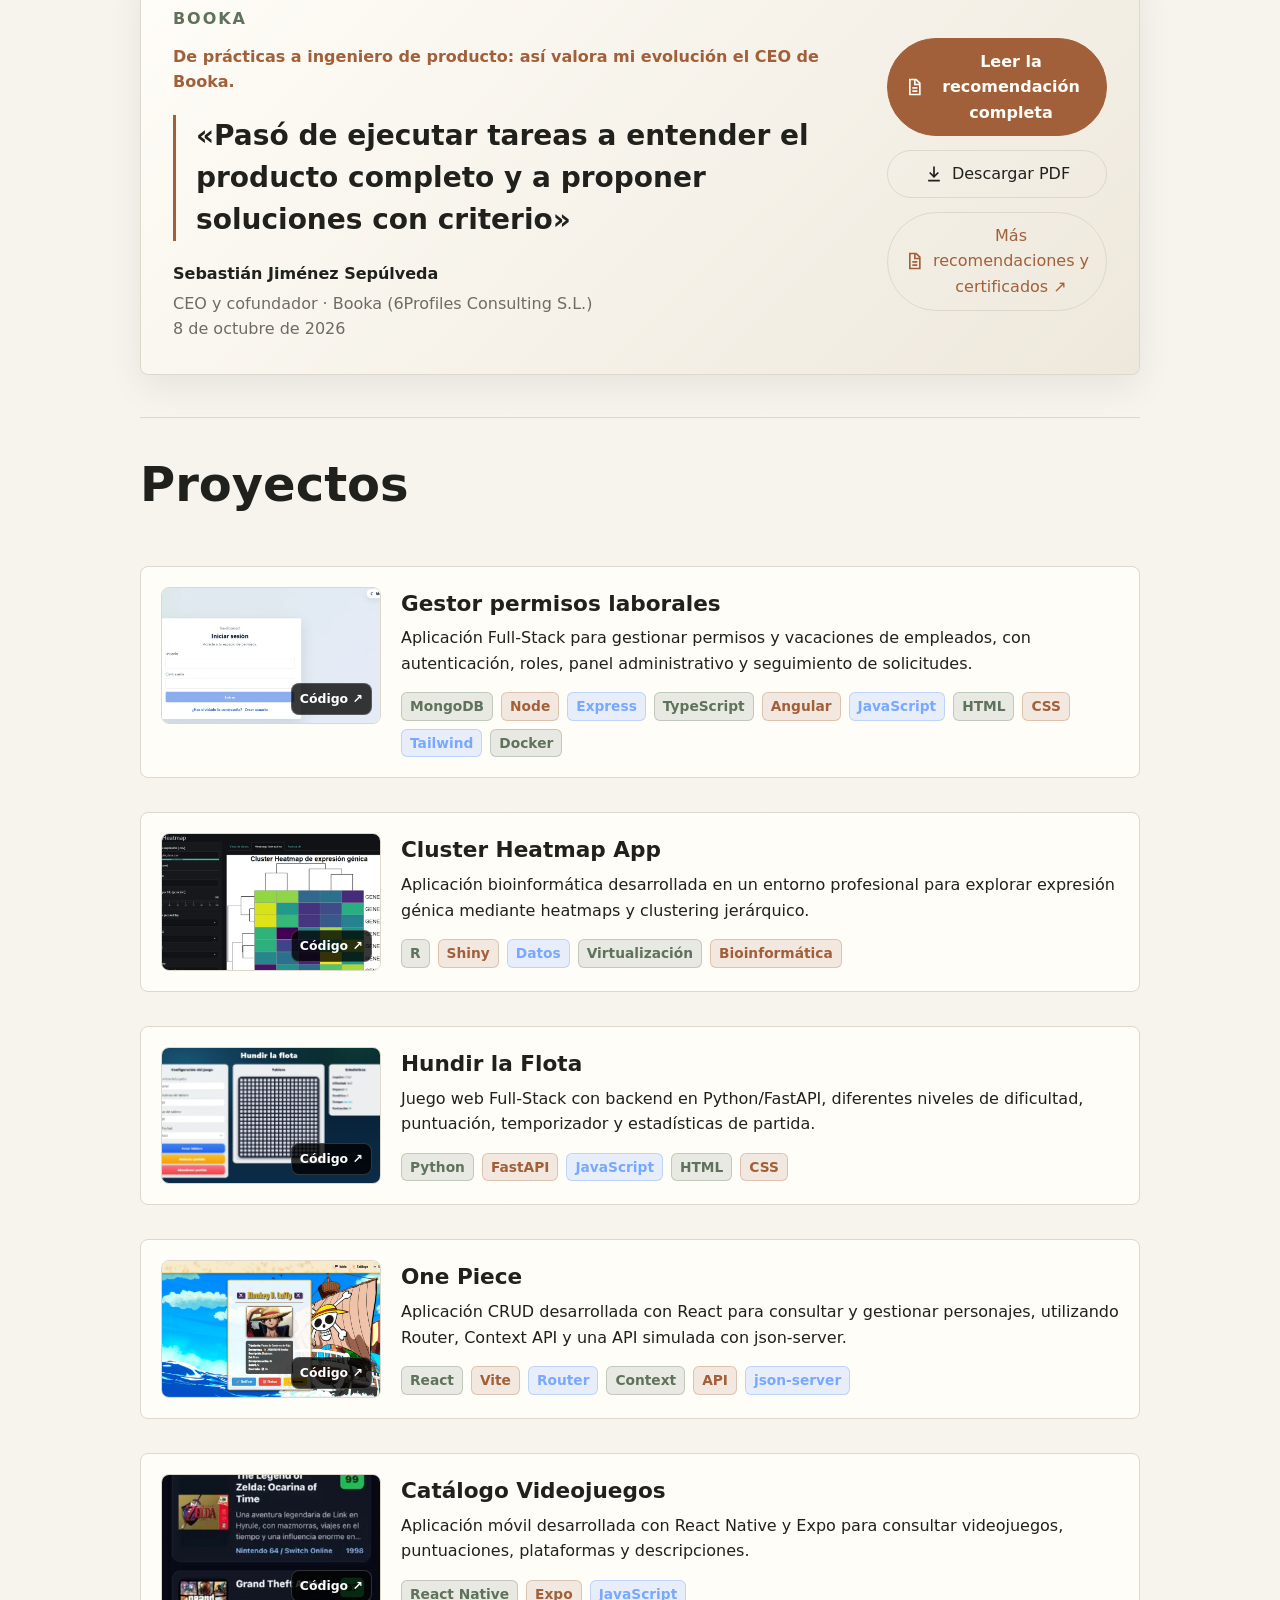
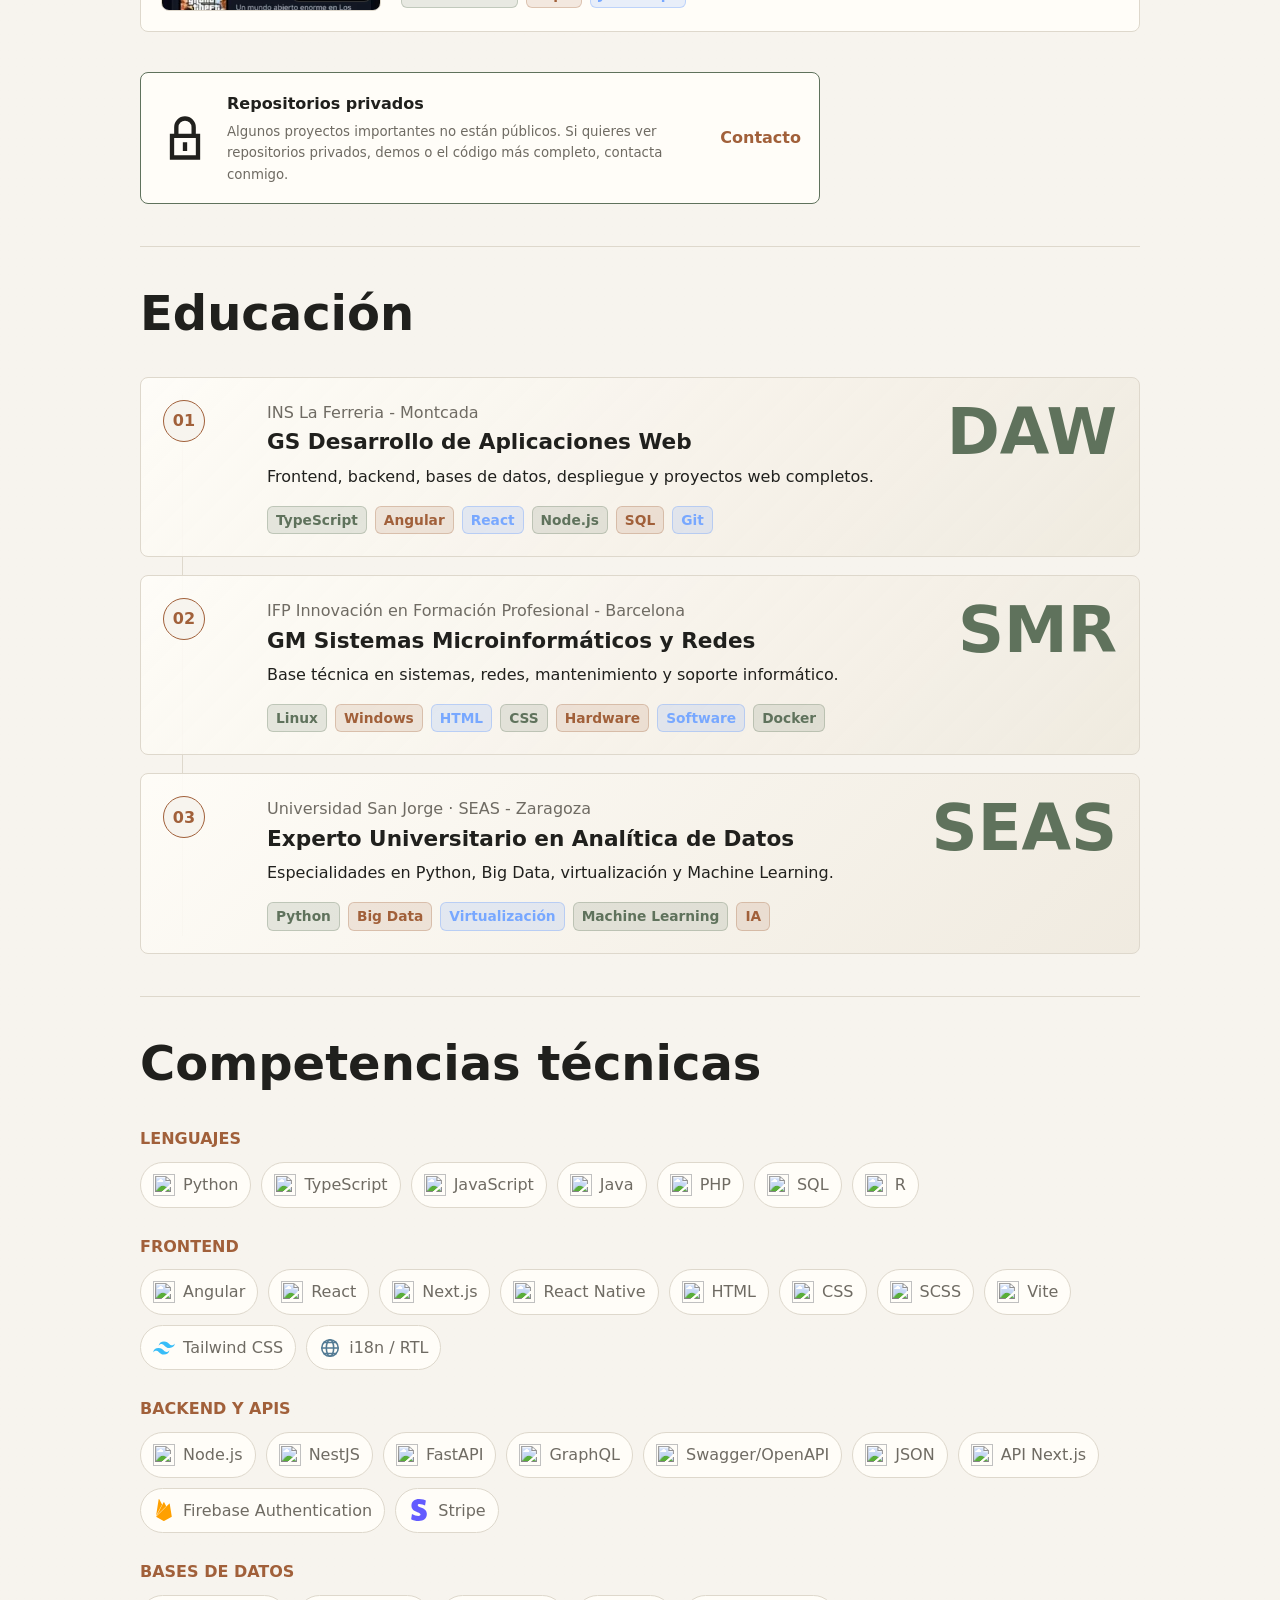
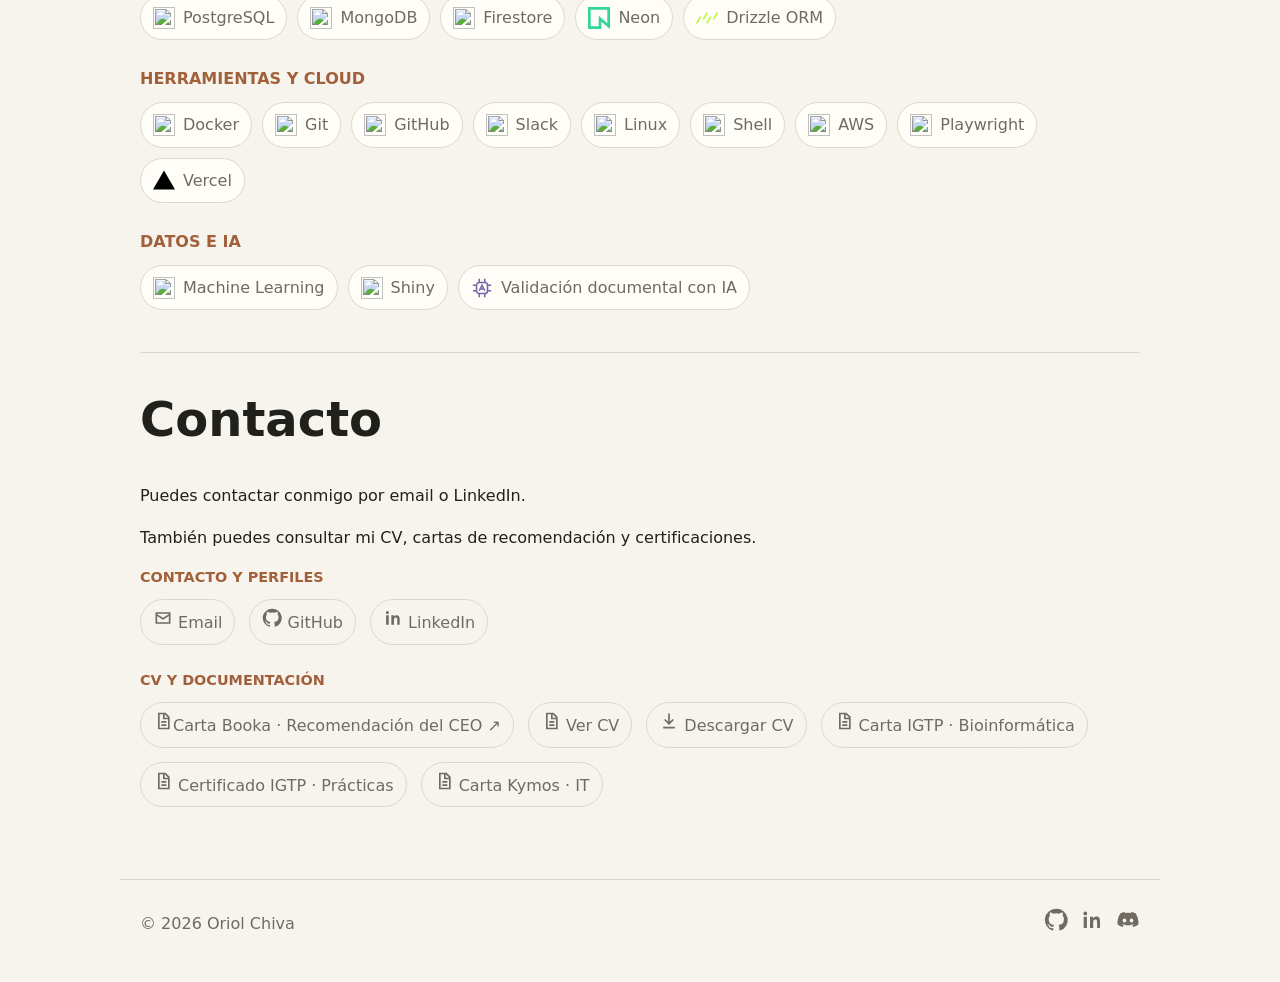
==== commit 7290aebd: "Align Booka recommendation with experience details button" ====
--- a/portfolio.html
+++ b/portfolio.html
@@ -17,7 +17,7 @@
 
     <meta name="twitter:card" content="summary_large_image">
 
-    <link rel="stylesheet" href="assets/css/styles.css?v=31">
+    <link rel="stylesheet" href="assets/css/styles.css?v=32">
     <script src="assets/js/data.js?v=30" defer></script>
     <script src="assets/js/main.js?v=21" defer></script>
 <link rel="canonical" href="https://chivaa8.github.io/portafolios/">
@@ -95,7 +95,7 @@
           <div>
             <h3><a href="https://www.usebooka.com/es" target="_blank" rel="noreferrer" aria-label="Booka, web oficial">Booka · 6Profiles Consulting S.L. <span aria-hidden="true">↗</span></a></h3>
             <p class="item-meta" data-i18n="profilesRole">Ingeniero de producto y desarrollo</p><p class="experience-context" data-i18n="bookaContext">Booka (6Profiles Consulting S.L.) facilita la movilidad profesional internacional. Incorporación como Full Stack en prácticas y posterior asunción de responsabilidades de ingeniería de producto.</p>
-            <button class="booka-details-button" type="button" data-booka-open aria-haspopup="dialog" data-i18n="bookaDetails">Ver experiencia en detalle</button><div class="booka-letter-link"><a class="text-link" href="assets/docs/Carta_Recomendacion_Oriol_Chiva.pdf" target="_blank" rel="noreferrer" data-i18n="bookaLetter">Carta Booka · Recomendación del CEO ↗</a></div>
+            <div class="booka-actions"><button class="booka-details-button" type="button" data-booka-open aria-haspopup="dialog" data-i18n="bookaDetails">Ver experiencia en detalle</button><div class="booka-letter-link"><a class="text-link" href="assets/docs/Carta_Recomendacion_Oriol_Chiva.pdf" target="_blank" rel="noreferrer" data-i18n="bookaLetter">Carta Booka · Recomendación del CEO ↗</a></div></div>
           <p class="tags booka-stack-box">Next.js React TypeScript Tailwind PostgreSQL Neon Drizzle Firebase</p><div class="work-case-actions"><button class="work-case-button" type="button" data-work-case="booka" aria-haspopup="dialog"><span class="work-case-icon"><svg width="20" height="20" viewBox="0 0 24 24" fill="none" stroke="currentColor" stroke-width="1.7" aria-hidden="true"><path d="M8 4h8M9 2h6v4H9z"/><path d="M8 4H5v18h14V4h-3M8 11h8M8 15h5"/></svg></span><span data-i18n="workCaseButton">Necesidad y solución</span></button></div></div>
         </article>
         <article class="resume-item">
--- a/assets/css/styles.css
+++ b/assets/css/styles.css
@@ -1319,3 +1319,15 @@
 +  line-height: 1.35;
 +}
 +.resume-item .booka-photo img.company-logo { padding-bottom: 54px; }
+
+.booka-actions {
+  display: flex;
+  align-items: center;
+  flex-wrap: wrap;
+  gap: 10px 20px;
+  margin-top: 18px;
+}
+.booka-actions .booka-details-button,
+.booka-actions .booka-letter-link { margin-top: 0; }
+.booka-actions .booka-details-button { flex: 0 0 auto; }
+.booka-actions .booka-letter-link { min-width: 0; }
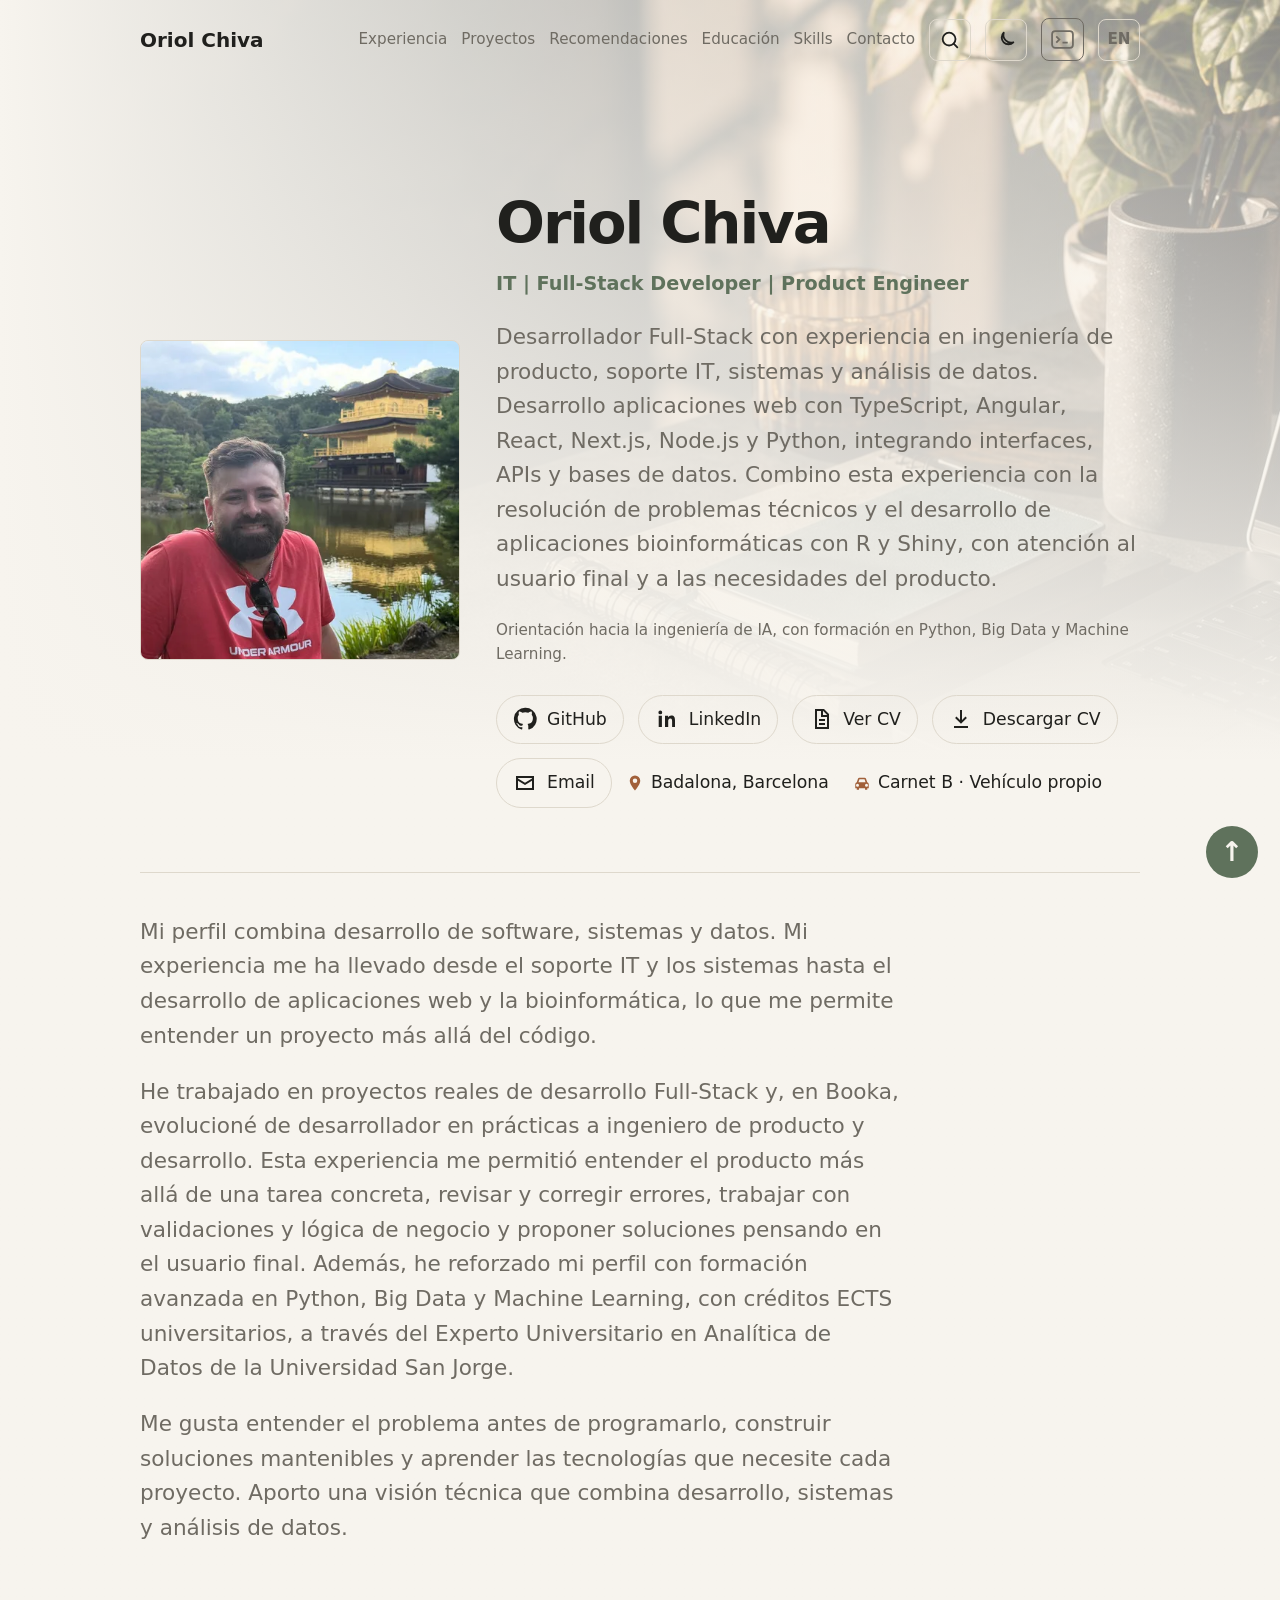
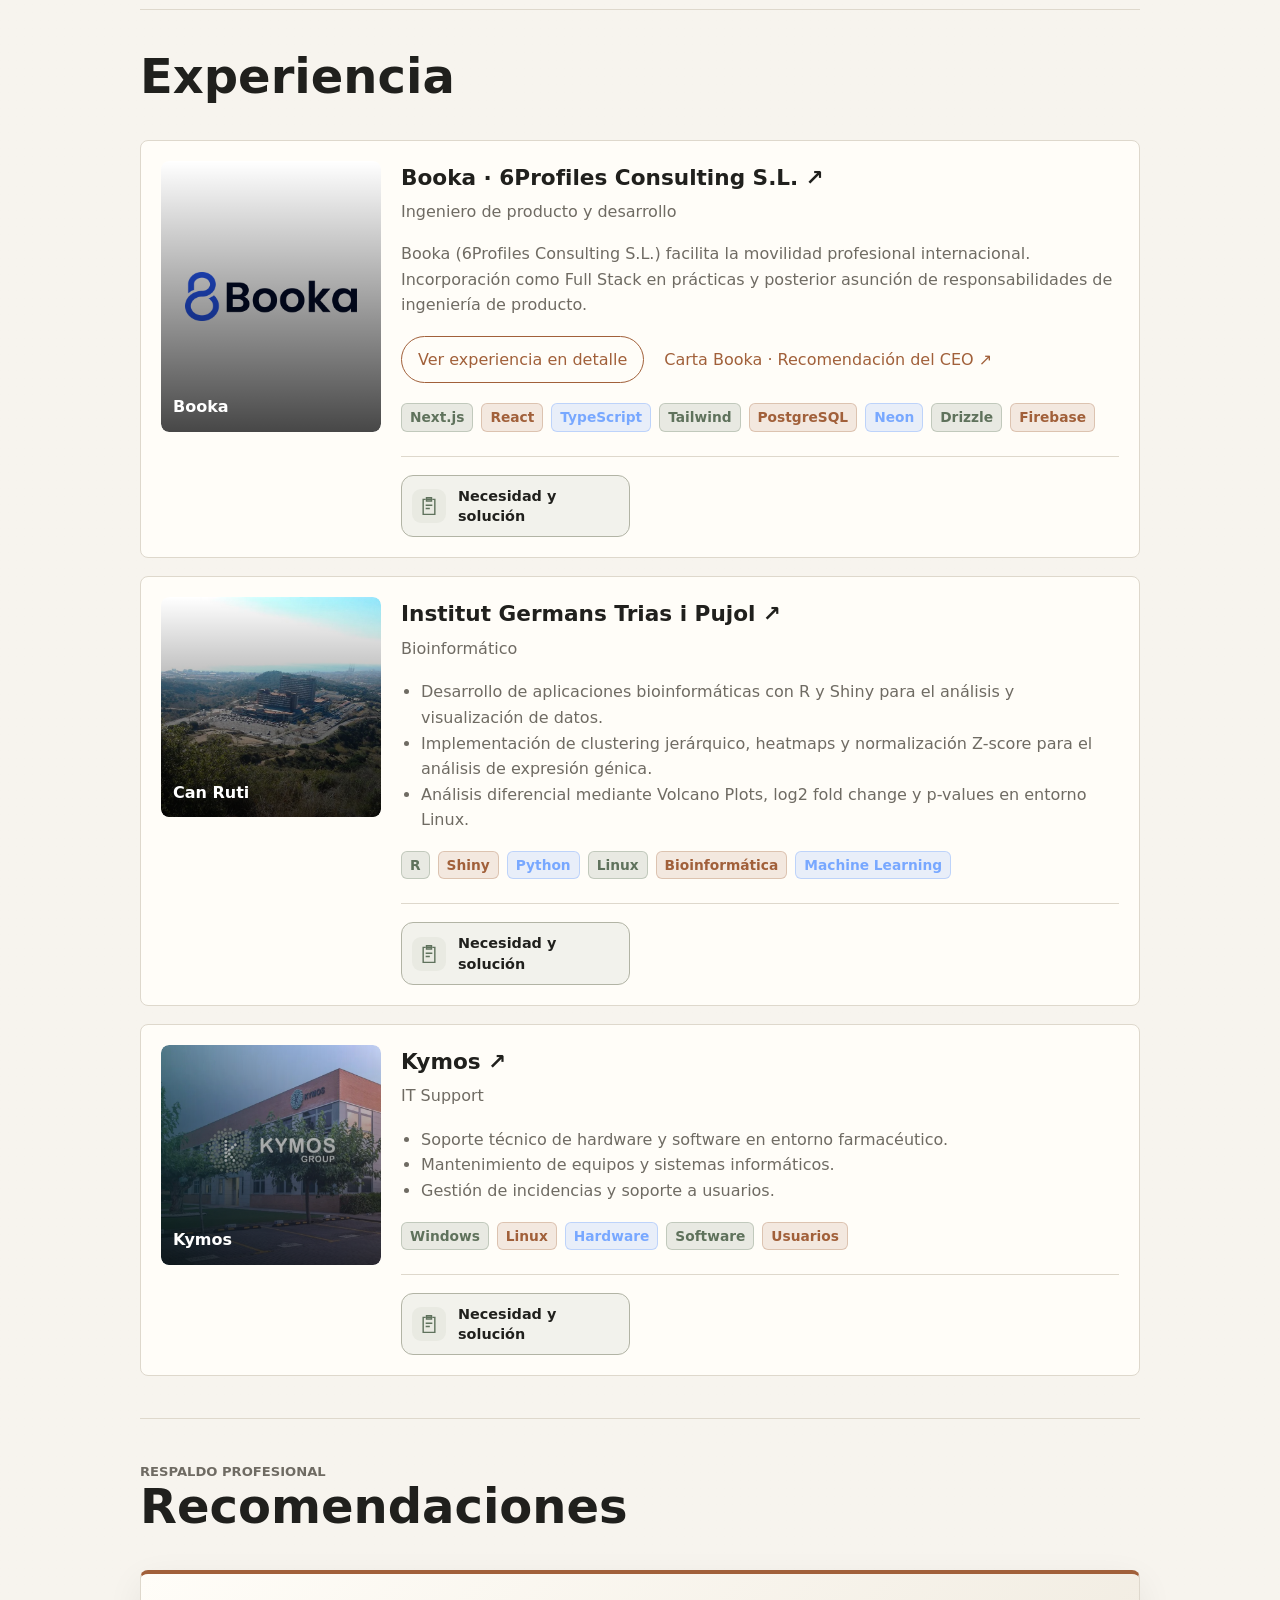
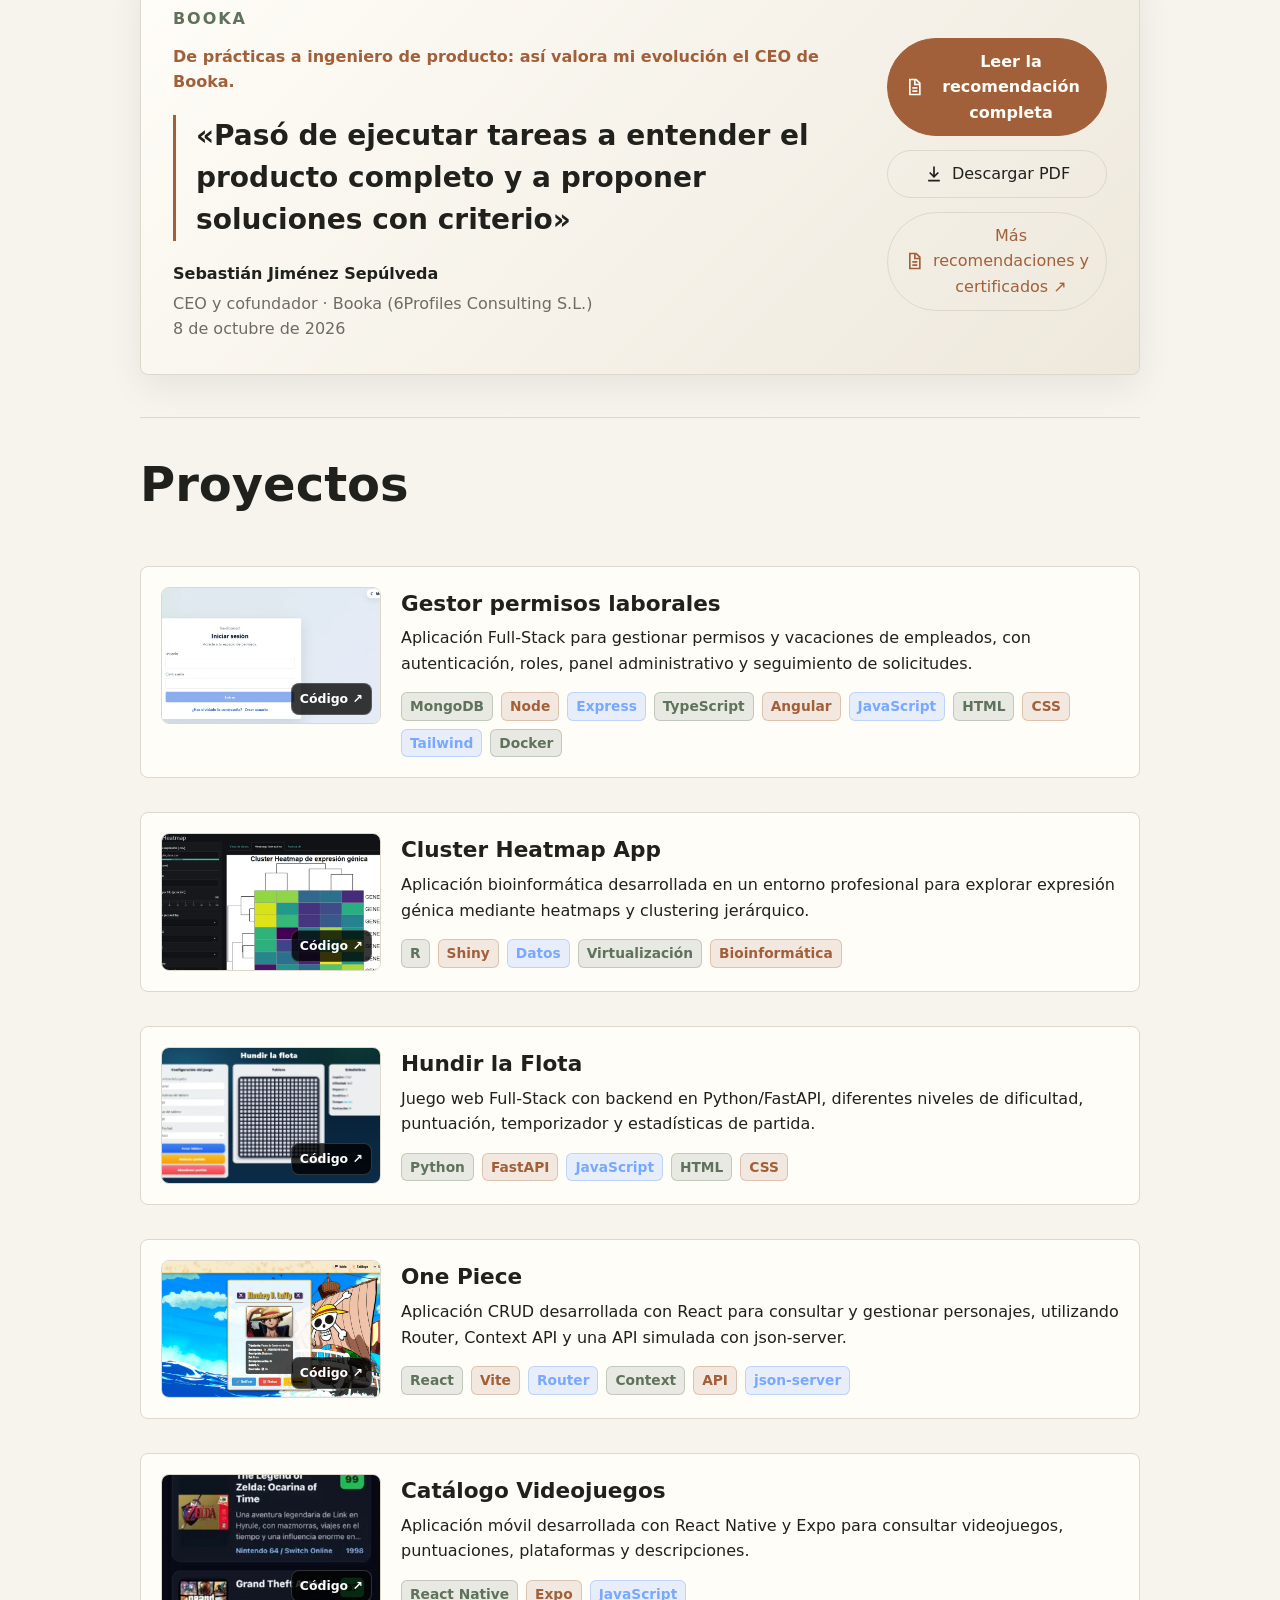
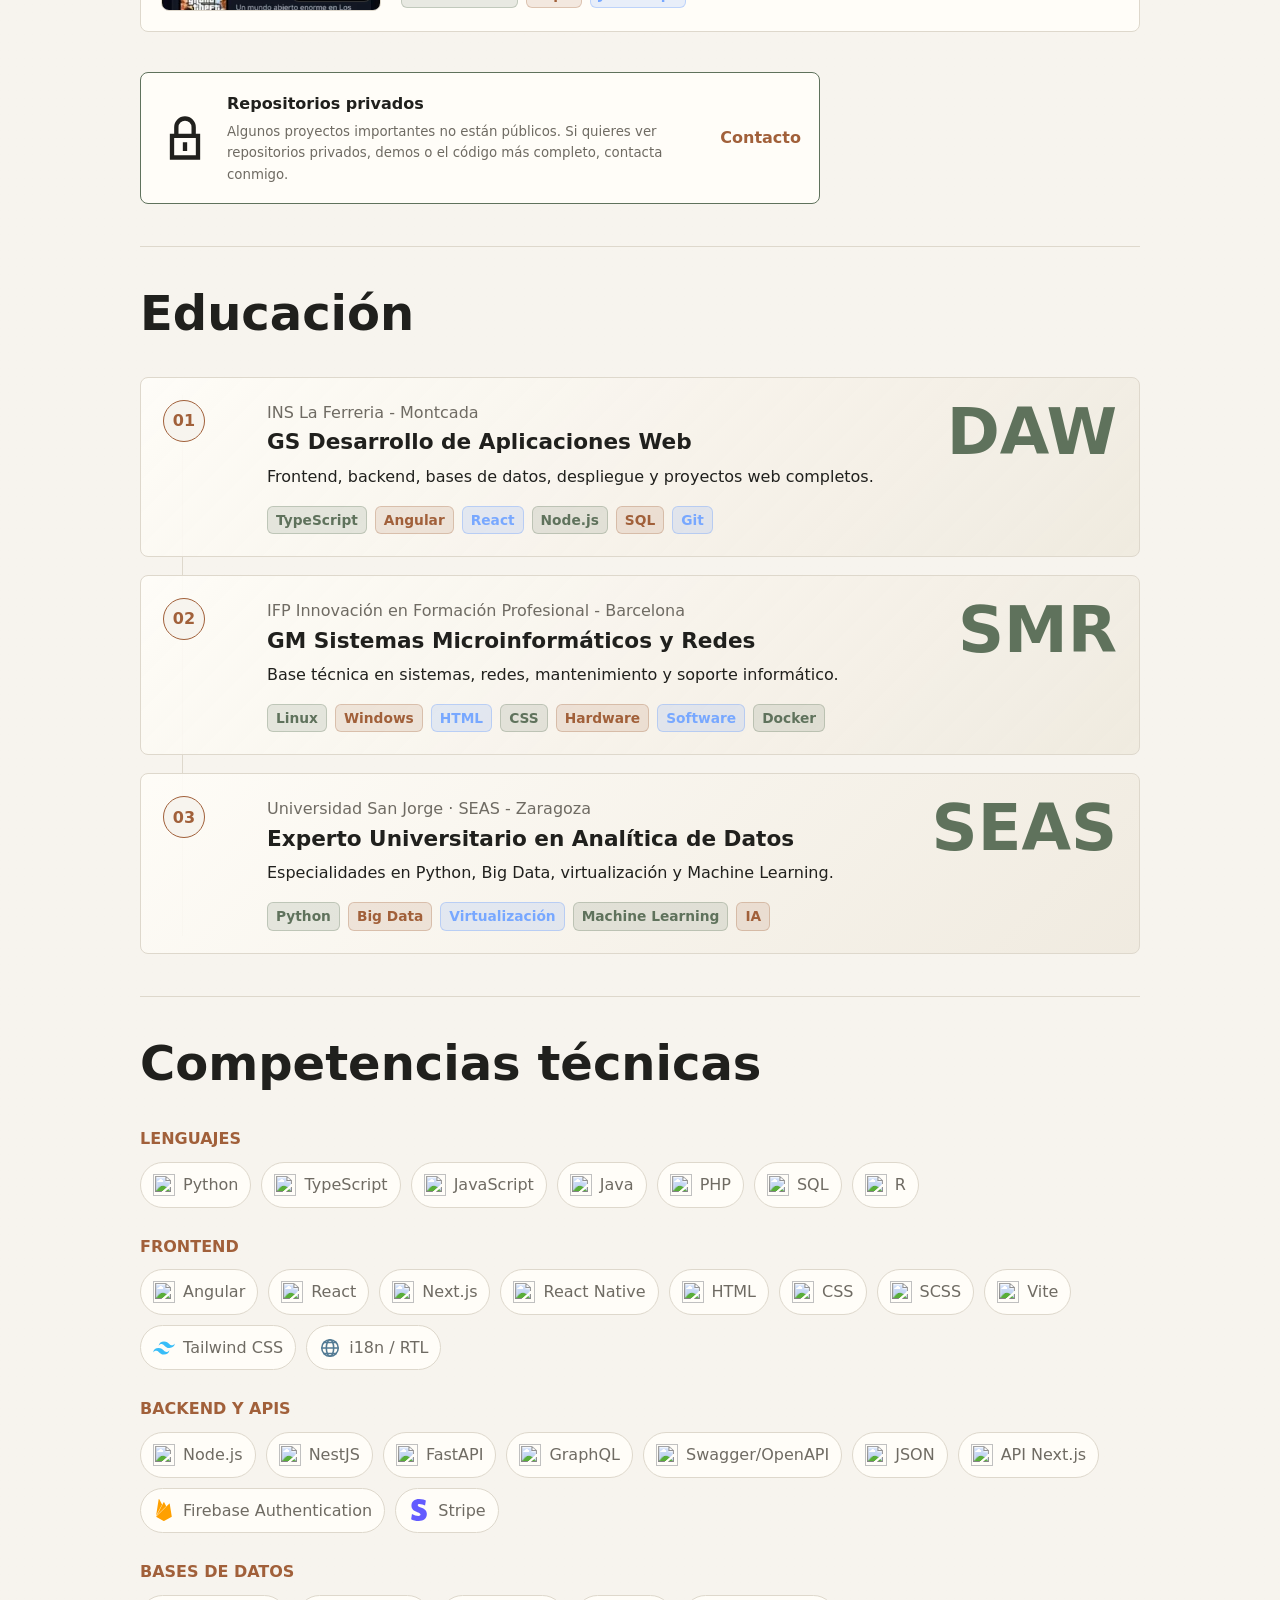
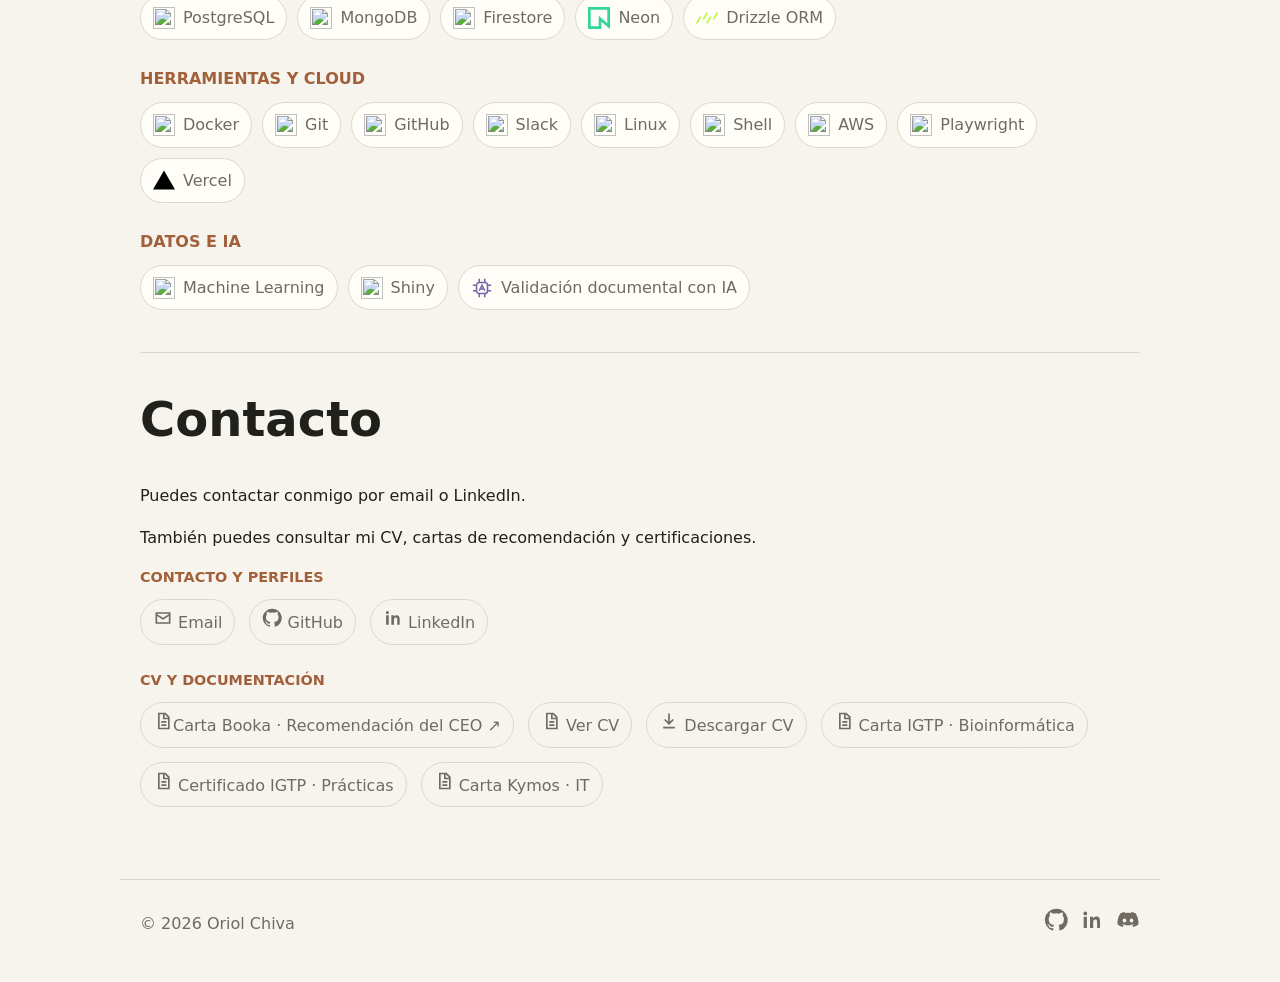
==== commit 8530b003: "Align Booka logo panel with skills row" ====
--- a/portfolio.html
+++ b/portfolio.html
@@ -17,7 +17,7 @@
 
     <meta name="twitter:card" content="summary_large_image">
 
-    <link rel="stylesheet" href="assets/css/styles.css?v=32">
+    <link rel="stylesheet" href="assets/css/styles.css?v=33">
     <script src="assets/js/data.js?v=30" defer></script>
     <script src="assets/js/main.js?v=21" defer></script>
 <link rel="canonical" href="https://chivaa8.github.io/portafolios/">
@@ -96,7 +96,7 @@
             <h3><a href="https://www.usebooka.com/es" target="_blank" rel="noreferrer" aria-label="Booka, web oficial">Booka · 6Profiles Consulting S.L. <span aria-hidden="true">↗</span></a></h3>
             <p class="item-meta" data-i18n="profilesRole">Ingeniero de producto y desarrollo</p><p class="experience-context" data-i18n="bookaContext">Booka (6Profiles Consulting S.L.) facilita la movilidad profesional internacional. Incorporación como Full Stack en prácticas y posterior asunción de responsabilidades de ingeniería de producto.</p>
             <div class="booka-actions"><button class="booka-details-button" type="button" data-booka-open aria-haspopup="dialog" data-i18n="bookaDetails">Ver experiencia en detalle</button><div class="booka-letter-link"><a class="text-link" href="assets/docs/Carta_Recomendacion_Oriol_Chiva.pdf" target="_blank" rel="noreferrer" data-i18n="bookaLetter">Carta Booka · Recomendación del CEO ↗</a></div></div>
-          <p class="tags booka-stack-box">Next.js React TypeScript Tailwind PostgreSQL Neon Drizzle Firebase</p><div class="work-case-actions"><button class="work-case-button" type="button" data-work-case="booka" aria-haspopup="dialog"><span class="work-case-icon"><svg width="20" height="20" viewBox="0 0 24 24" fill="none" stroke="currentColor" stroke-width="1.7" aria-hidden="true"><path d="M8 4h8M9 2h6v4H9z"/><path d="M8 4H5v18h14V4h-3M8 11h8M8 15h5"/></svg></span><span data-i18n="workCaseButton">Necesidad y solución</span></button></div></div>
+          <p class="tags booka-stack-box">Next.js React TypeScript Tailwind PostgreSQL Neon Drizzle Firebase</p></div><div class="work-case-actions booka-case-actions"><button class="work-case-button" type="button" data-work-case="booka" aria-haspopup="dialog"><span class="work-case-icon"><svg width="20" height="20" viewBox="0 0 24 24" fill="none" stroke="currentColor" stroke-width="1.7" aria-hidden="true"><path d="M8 4h8M9 2h6v4H9z"/><path d="M8 4H5v18h14V4h-3M8 11h8M8 15h5"/></svg></span><span data-i18n="workCaseButton">Necesidad y solución</span></button></div>
         </article>
         <article class="resume-item">
           <a class="work-photo" href="https://www.hospitalgermanstrias.cat/" target="_blank" rel="noreferrer" aria-label="Web oficial Hospital Germans Trias i Pujol">
--- a/assets/css/styles.css
+++ b/assets/css/styles.css
@@ -1331,3 +1331,18 @@
 .booka-actions .booka-letter-link { margin-top: 0; }
 .booka-actions .booka-details-button { flex: 0 0 auto; }
 .booka-actions .booka-letter-link { min-width: 0; }
+
+/* Stretch only the logo panel; its row ends with the skills, before the case action. */
+.booka-card { row-gap: 0; }
+.booka-card .booka-photo { align-self: stretch; }
+.booka-card .booka-photo img.company-logo {
+  height: 100%;
+  min-height: 220px;
+  aspect-ratio: auto;
+  object-fit: contain;
+}
+.booka-card .booka-case-actions { grid-column: 2; }
+@media (max-width: 820px) {
+  .booka-card .booka-case-actions { grid-column: 1 / -1; }
+}
+:root[data-device="mobile"] .booka-card .booka-case-actions { grid-column: 1 / -1; }
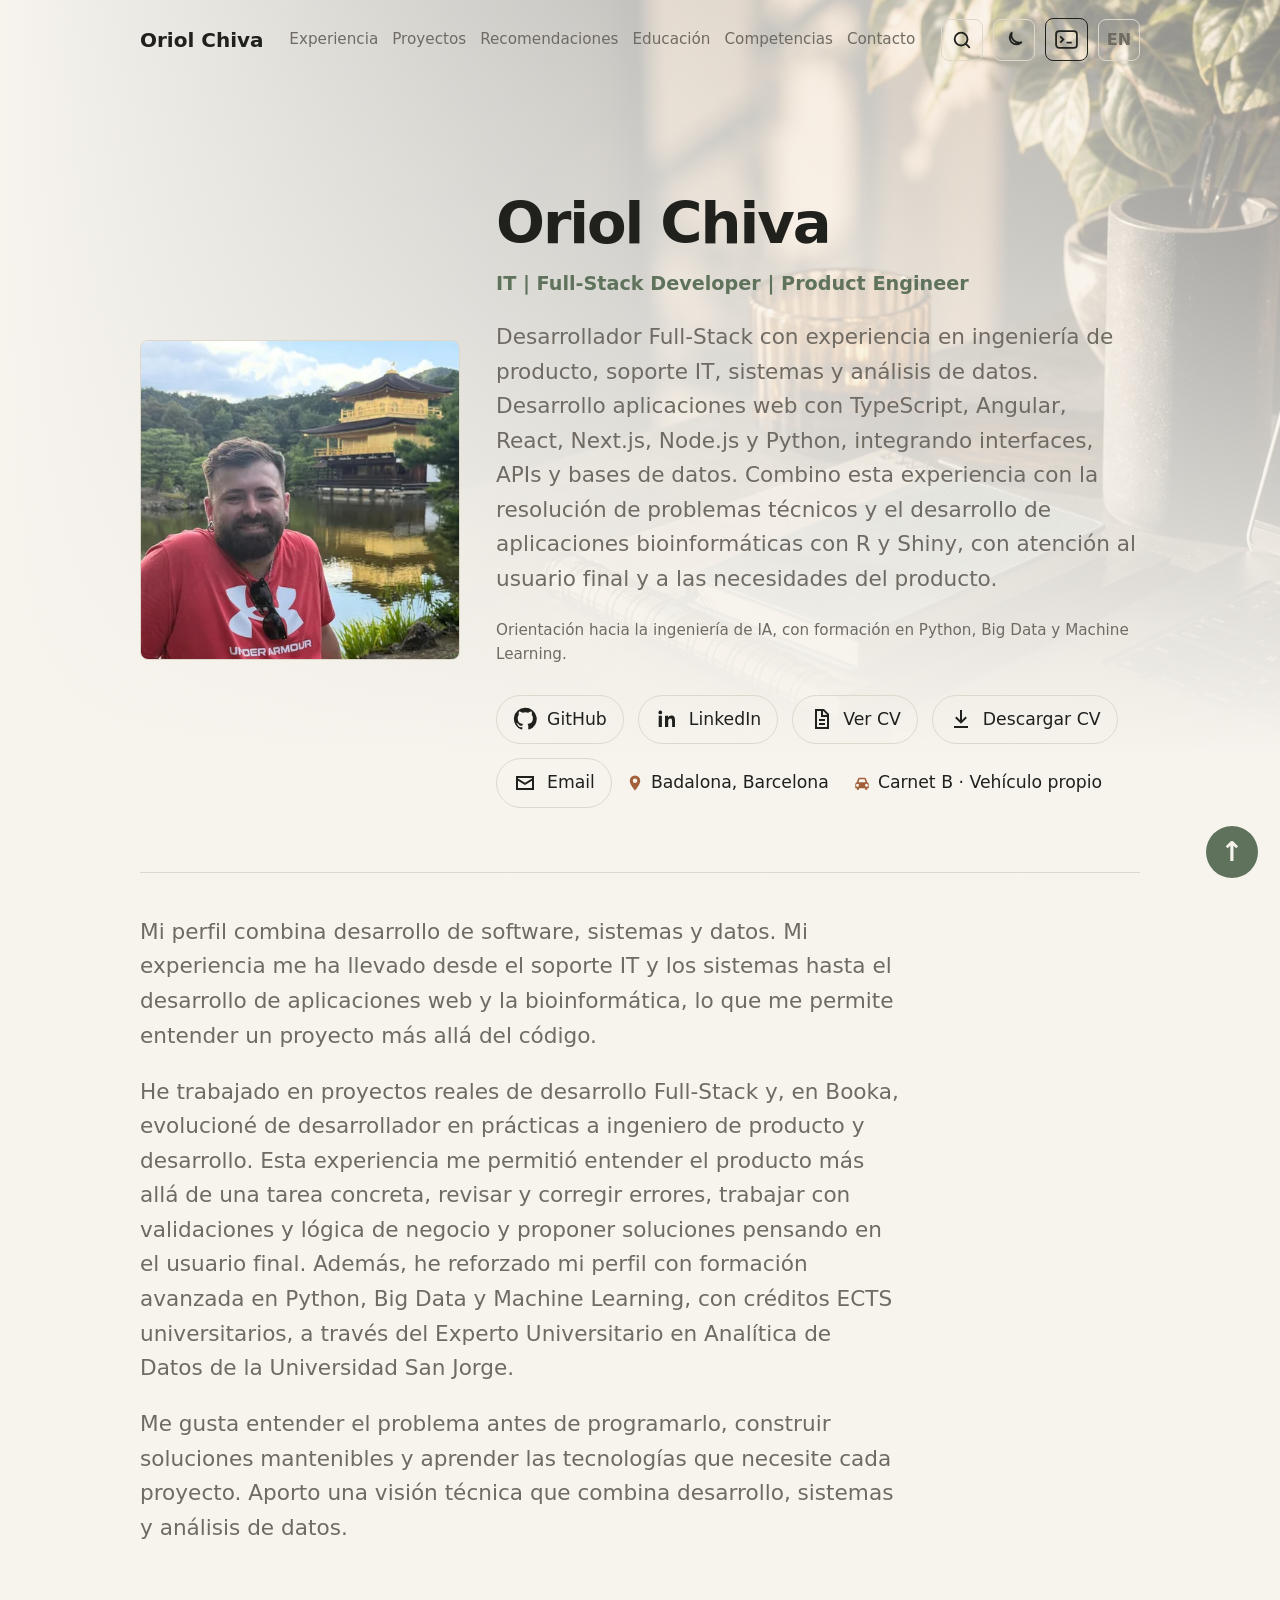
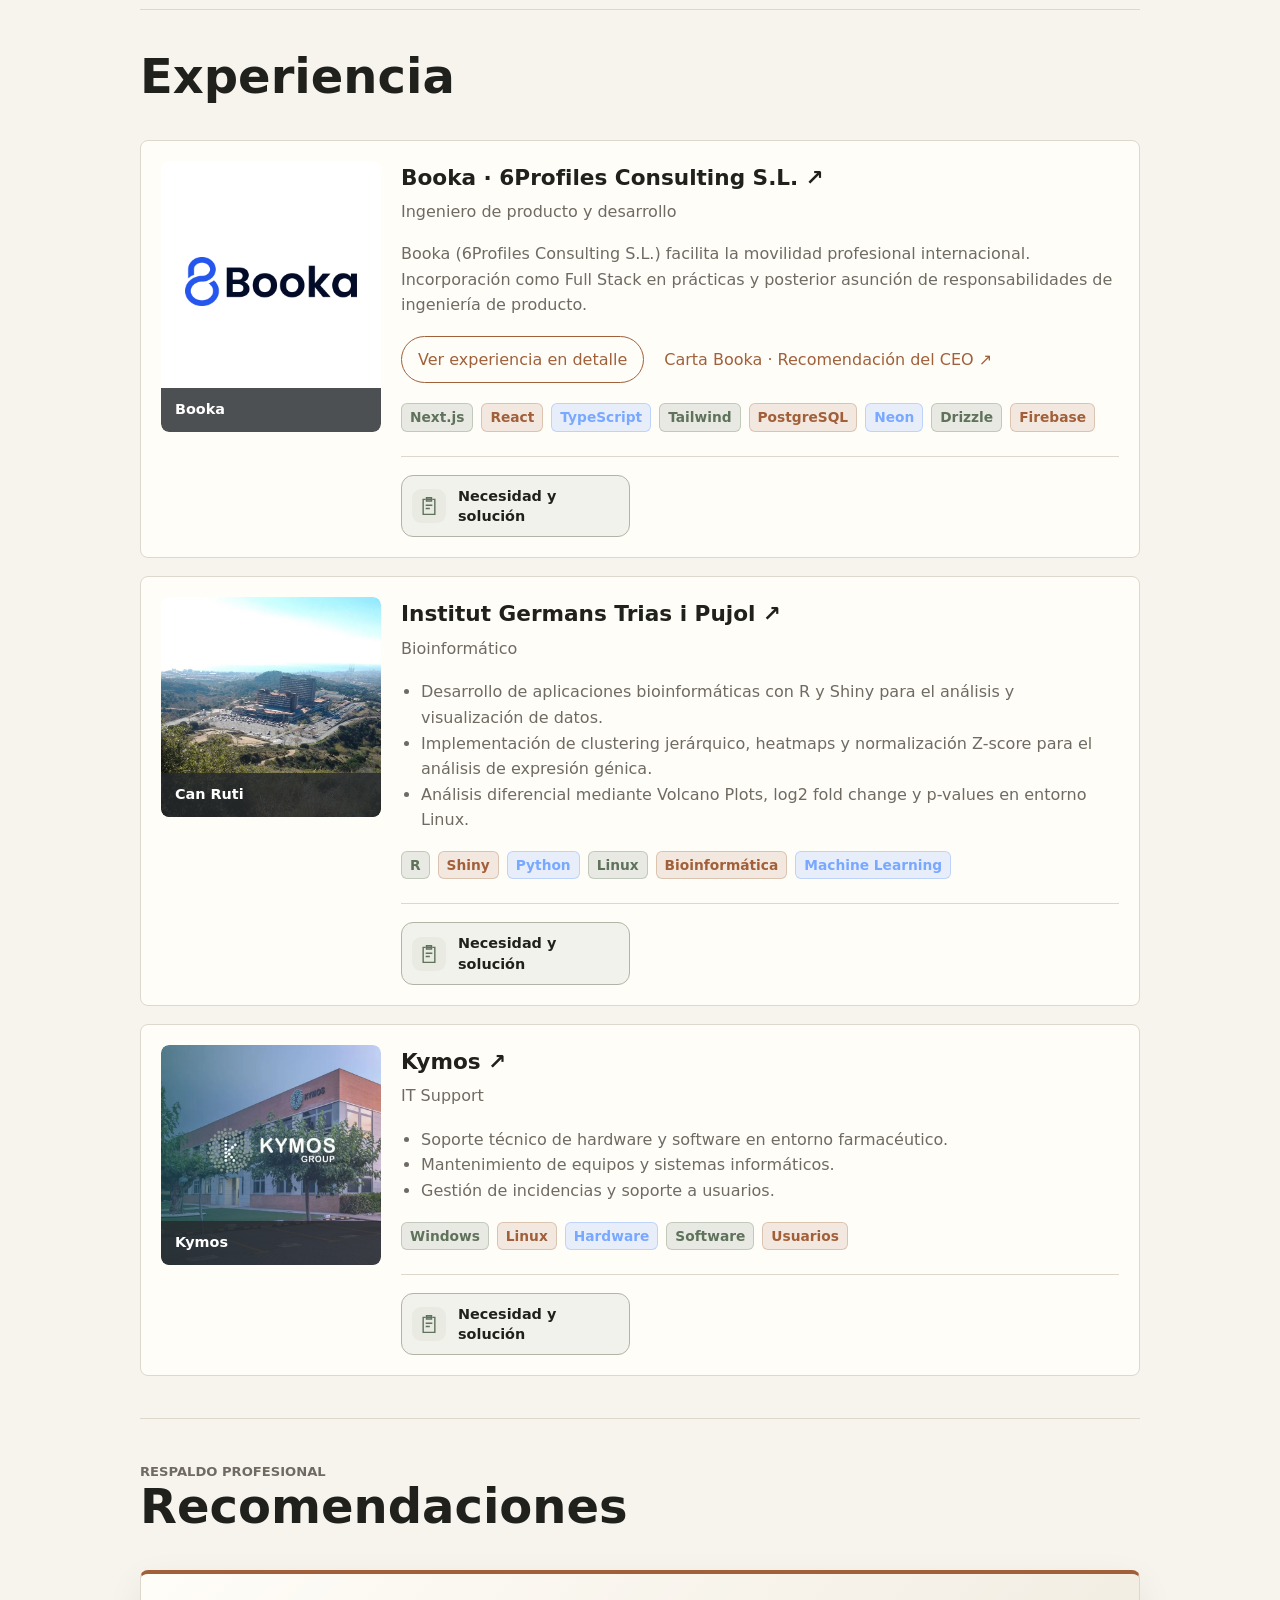
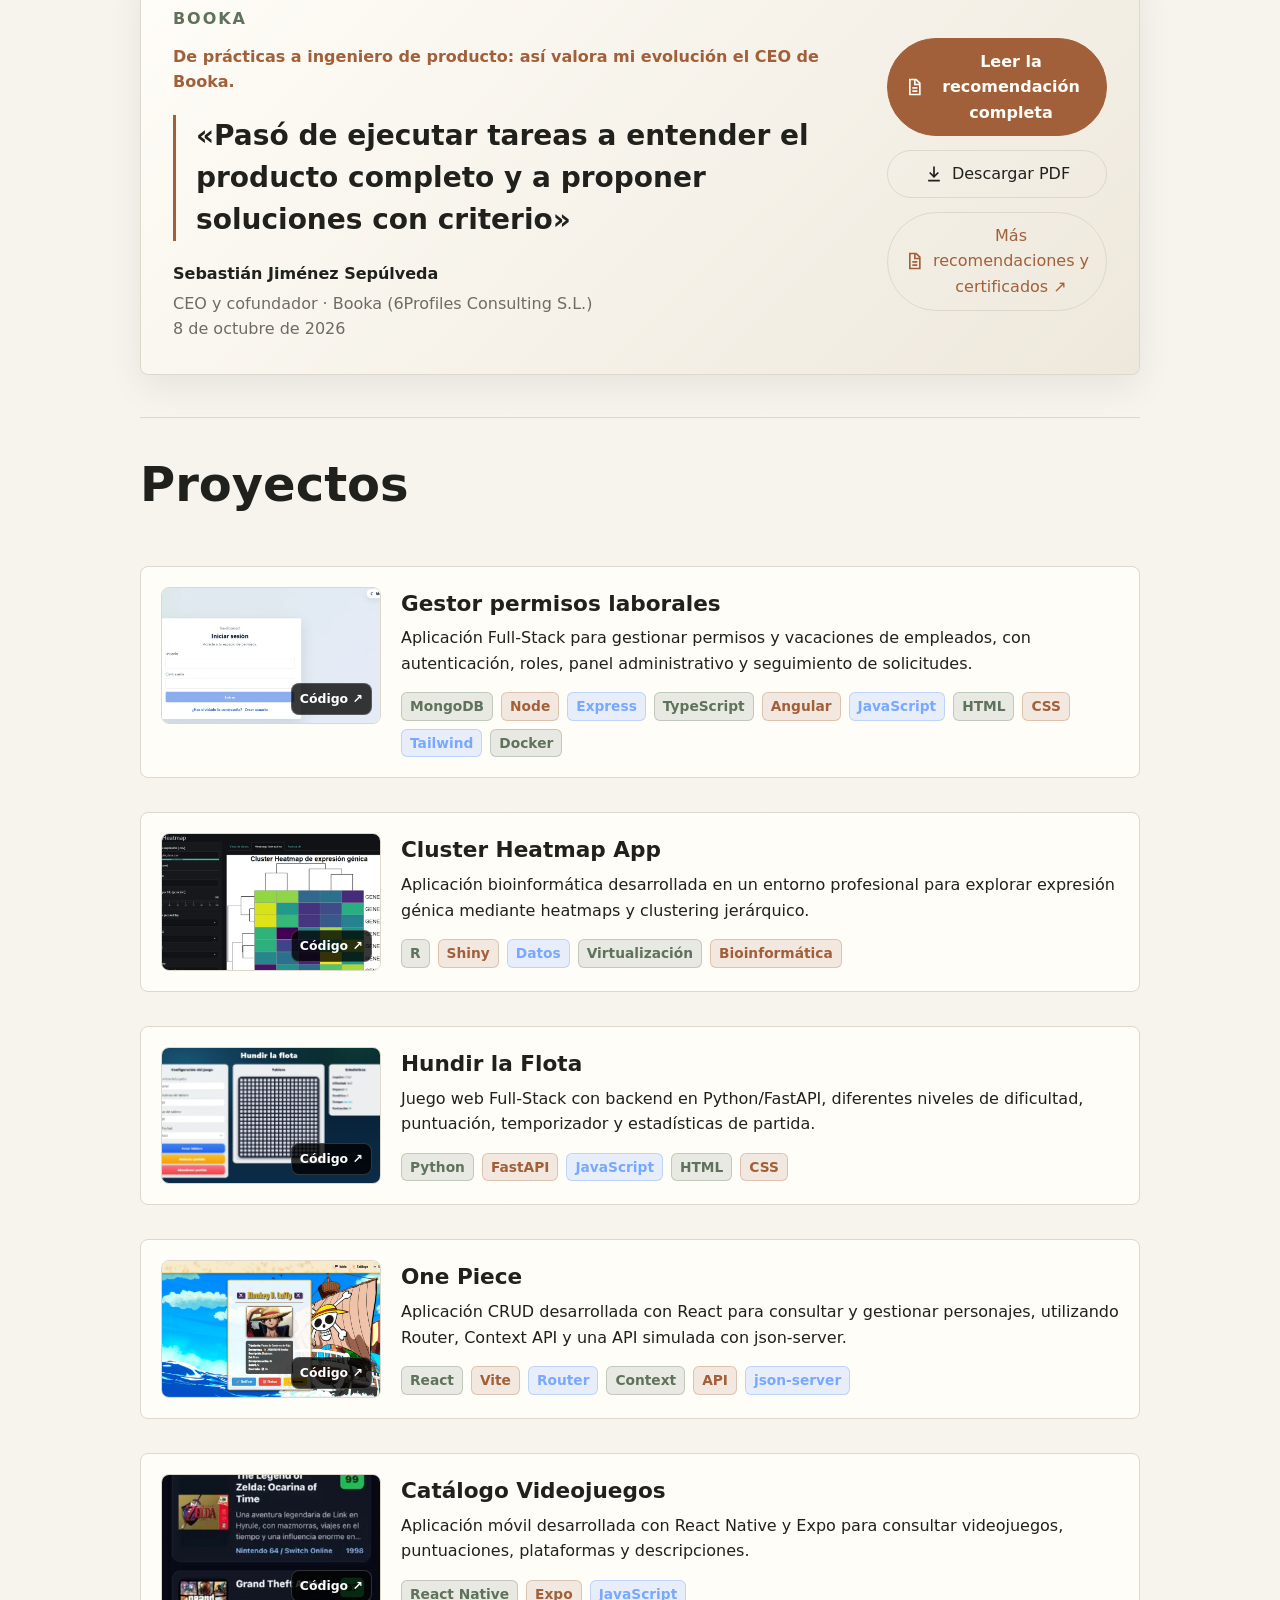
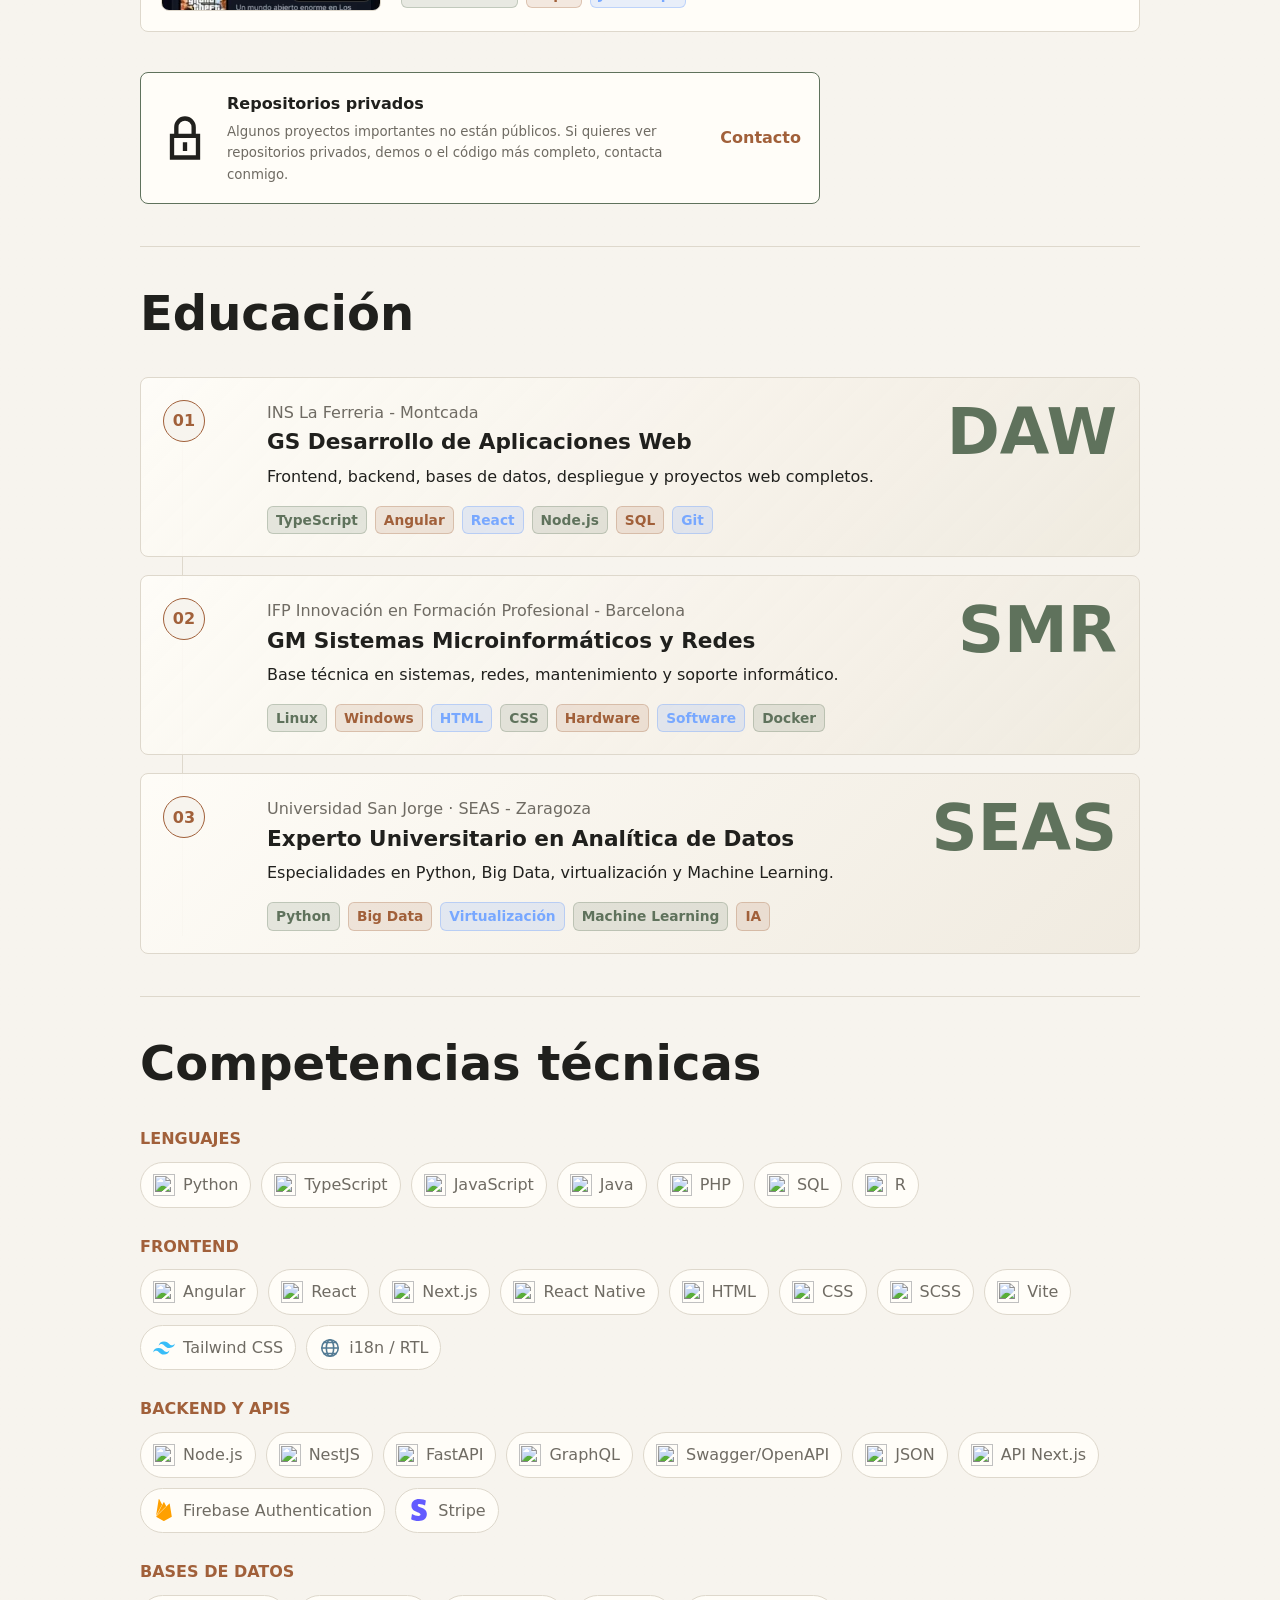
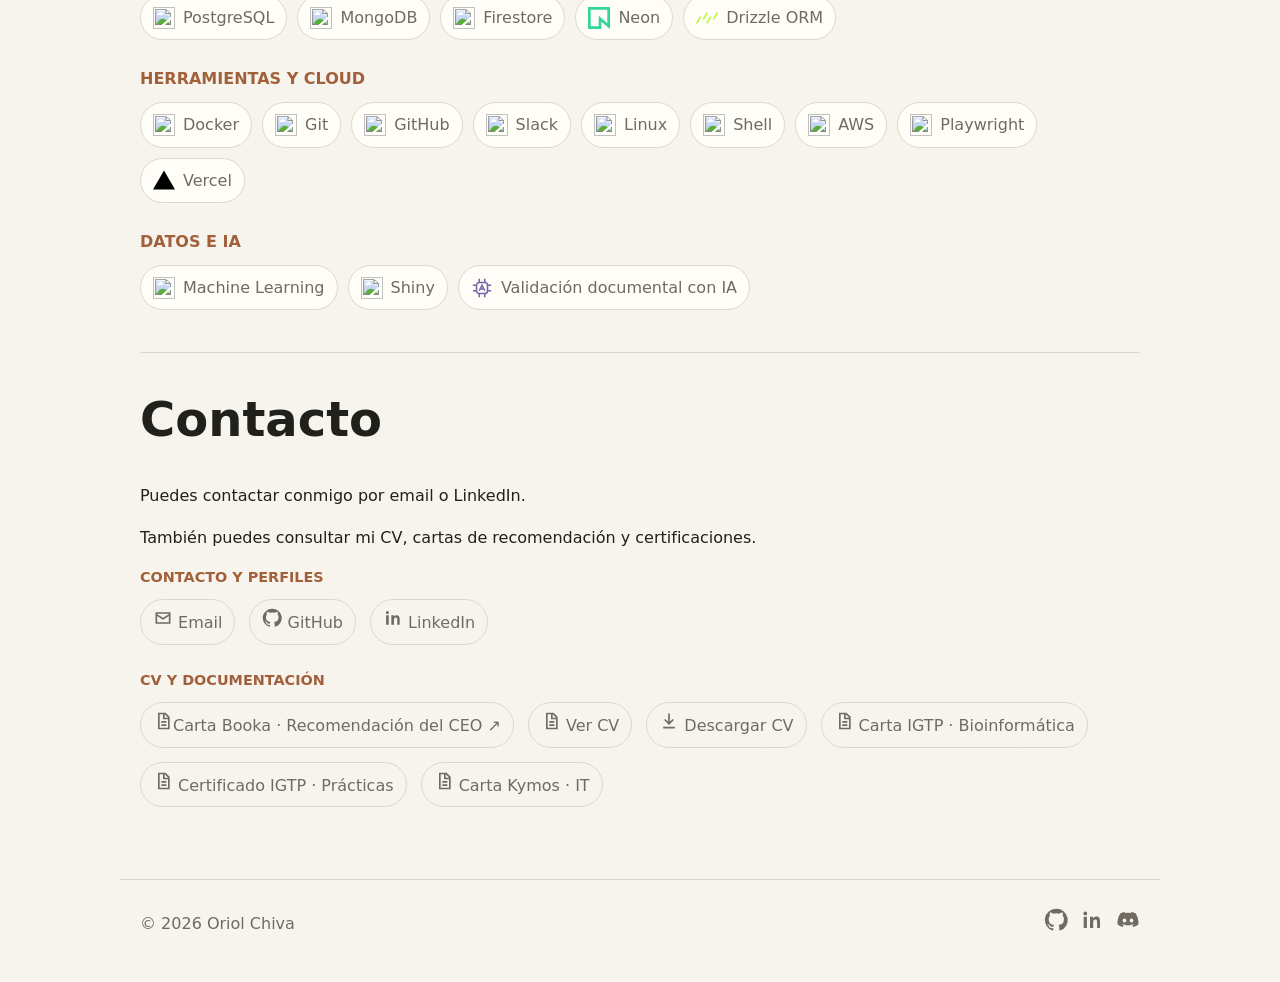
==== commit 9bcd5a95: "Fix captions, mobile navigation and multilingual portfolio details" ====
--- a/portfolio.html
+++ b/portfolio.html
@@ -17,9 +17,9 @@
 
     <meta name="twitter:card" content="summary_large_image">
 
-    <link rel="stylesheet" href="assets/css/styles.css?v=33">
-    <script src="assets/js/data.js?v=30" defer></script>
-    <script src="assets/js/main.js?v=21" defer></script>
+    <link rel="stylesheet" href="assets/css/styles.css?v=34">
+    <script src="assets/js/data.js?v=31" defer></script>
+    <script src="assets/js/main.js?v=22" defer></script>
 <link rel="canonical" href="https://chivaa8.github.io/portafolios/">
     <meta property="og:locale" content="es_ES">
 <style>.terminal-launch{display:inline-flex;align-items:center;justify-content:center;padding:8px;border:1px solid currentColor;border-radius:8px}.terminal-launch:hover{transform:translateY(-2px)}</style></head>
@@ -33,11 +33,11 @@
         <a href="#recomendaciones" data-i18n="recommendationsCta">Recomendaciones</a><a href="#educacion" data-i18n="navEducation">Educación</a>
         <a href="#skills">Skills</a>
         <a href="#contacto" data-i18n="navContact">Contacto</a>
-        <button class="icon-button" type="button" data-search-toggle aria-label="Buscar" title="Buscar"></button>
+
+      </nav><div class="header-controls">        <button class="icon-button" type="button" data-search-toggle aria-label="Buscar" title="Buscar"></button>
         <button class="icon-button" type="button" data-theme-toggle aria-label="Cambiar tema" title="Cambiar tema"></button>
         <a class="terminal-launch" href="terminal.html" aria-label="Explorar el portafolio de soporte IT en una terminal Linux" title="Explorar terminal Linux"><svg width="25" height="25" viewBox="0 0 24 24" fill="none" stroke="currentColor" stroke-width="1.7" aria-hidden="true"><rect x="2" y="4" width="20" height="16" rx="3"/><path d="m6 9 3 3-3 3m6 0h5"/></svg></a>
-        <button class="lang-toggle" type="button" data-lang-toggle>EN</button>
-      </nav>
+        <button class="lang-toggle" type="button" data-lang-toggle>EN</button></div>
     </header>
 
     <main id="inicio" class="page-shell">
--- a/assets/css/styles.css
+++ b/assets/css/styles.css
@@ -1299,26 +1299,26 @@
 }
 
 /* A compact, consistent caption strip for every company image. */
-+.work-photo::after {
-+  inset: auto 0 0;
-+  height: 44px;
-+  border-radius: 0 0 8px 8px;
-+  background: rgb(38 42 44 / 82%);
-+}
-+.work-photo span {
-+  bottom: 0;
-+  left: 0;
-+  right: 0;
-+  min-height: 44px;
-+  display: flex;
-+  align-items: center;
-+  padding: 10px 14px;
-+  color: #fff;
-+  font-size: .9rem;
-+  font-weight: 650;
-+  line-height: 1.35;
-+}
-+.resume-item .booka-photo img.company-logo { padding-bottom: 54px; }
+.work-photo::after {
+  inset: auto 0 0;
+  height: 44px;
+  border-radius: 0 0 8px 8px;
+  background: rgb(38 42 44 / 82%);
+}
+.work-photo span {
+  bottom: 0;
+  left: 0;
+  right: 0;
+  min-height: 44px;
+  display: flex;
+  align-items: center;
+  padding: 10px 14px;
+  color: #fff;
+  font-size: .9rem;
+  font-weight: 650;
+  line-height: 1.35;
+}
+.resume-item .booka-photo img.company-logo { padding-bottom: 54px; }
 
 .booka-actions {
   display: flex;
@@ -1346,3 +1346,13 @@
   .booka-card .booka-case-actions { grid-column: 1 / -1; }
 }
 :root[data-device="mobile"] .booka-card .booka-case-actions { grid-column: 1 / -1; }
+
+.header-controls { display: flex; align-items: center; gap: 10px; flex-shrink: 0; }
+@media(max-width:760px) {
+  .site-header { display: grid; grid-template-columns: 1fr auto; gap: 8px 12px; padding: 10px 16px; }
+  .site-header .brand { grid-column: 1; grid-row: 1; font-size: 1rem; }
+  .header-controls { grid-column: 2; grid-row: 1; gap: 6px; }
+  .header-controls .icon-button, .header-controls .terminal-launch { width: 32px; height: 32px; min-width: 32px; padding: 5px; }
+  .site-header nav { grid-column: 1 / -1; grid-row: 2; display:flex; width:100%; min-width:0; flex-wrap:nowrap; overflow-x:auto; gap:16px; padding:4px 0; }
+  .site-header nav a { flex-shrink:0; white-space:nowrap; font-size:.8rem; }
+}
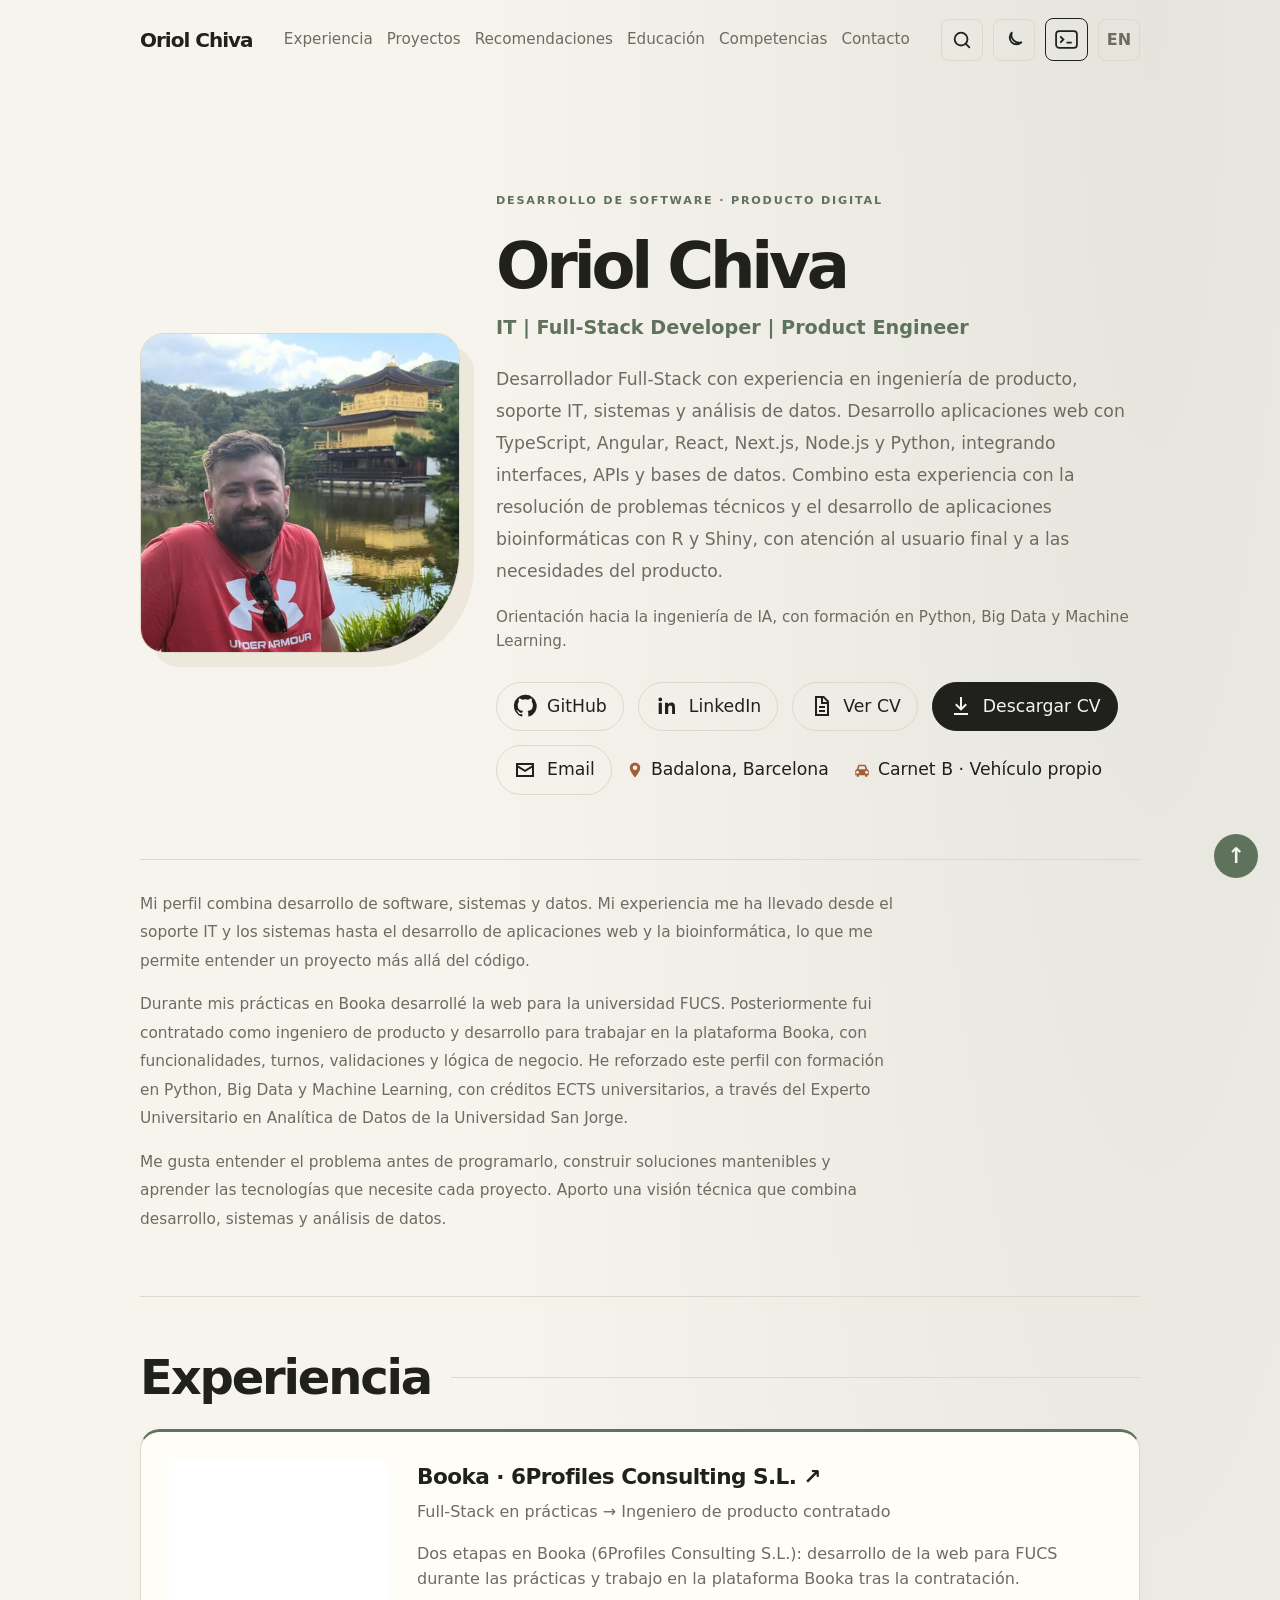
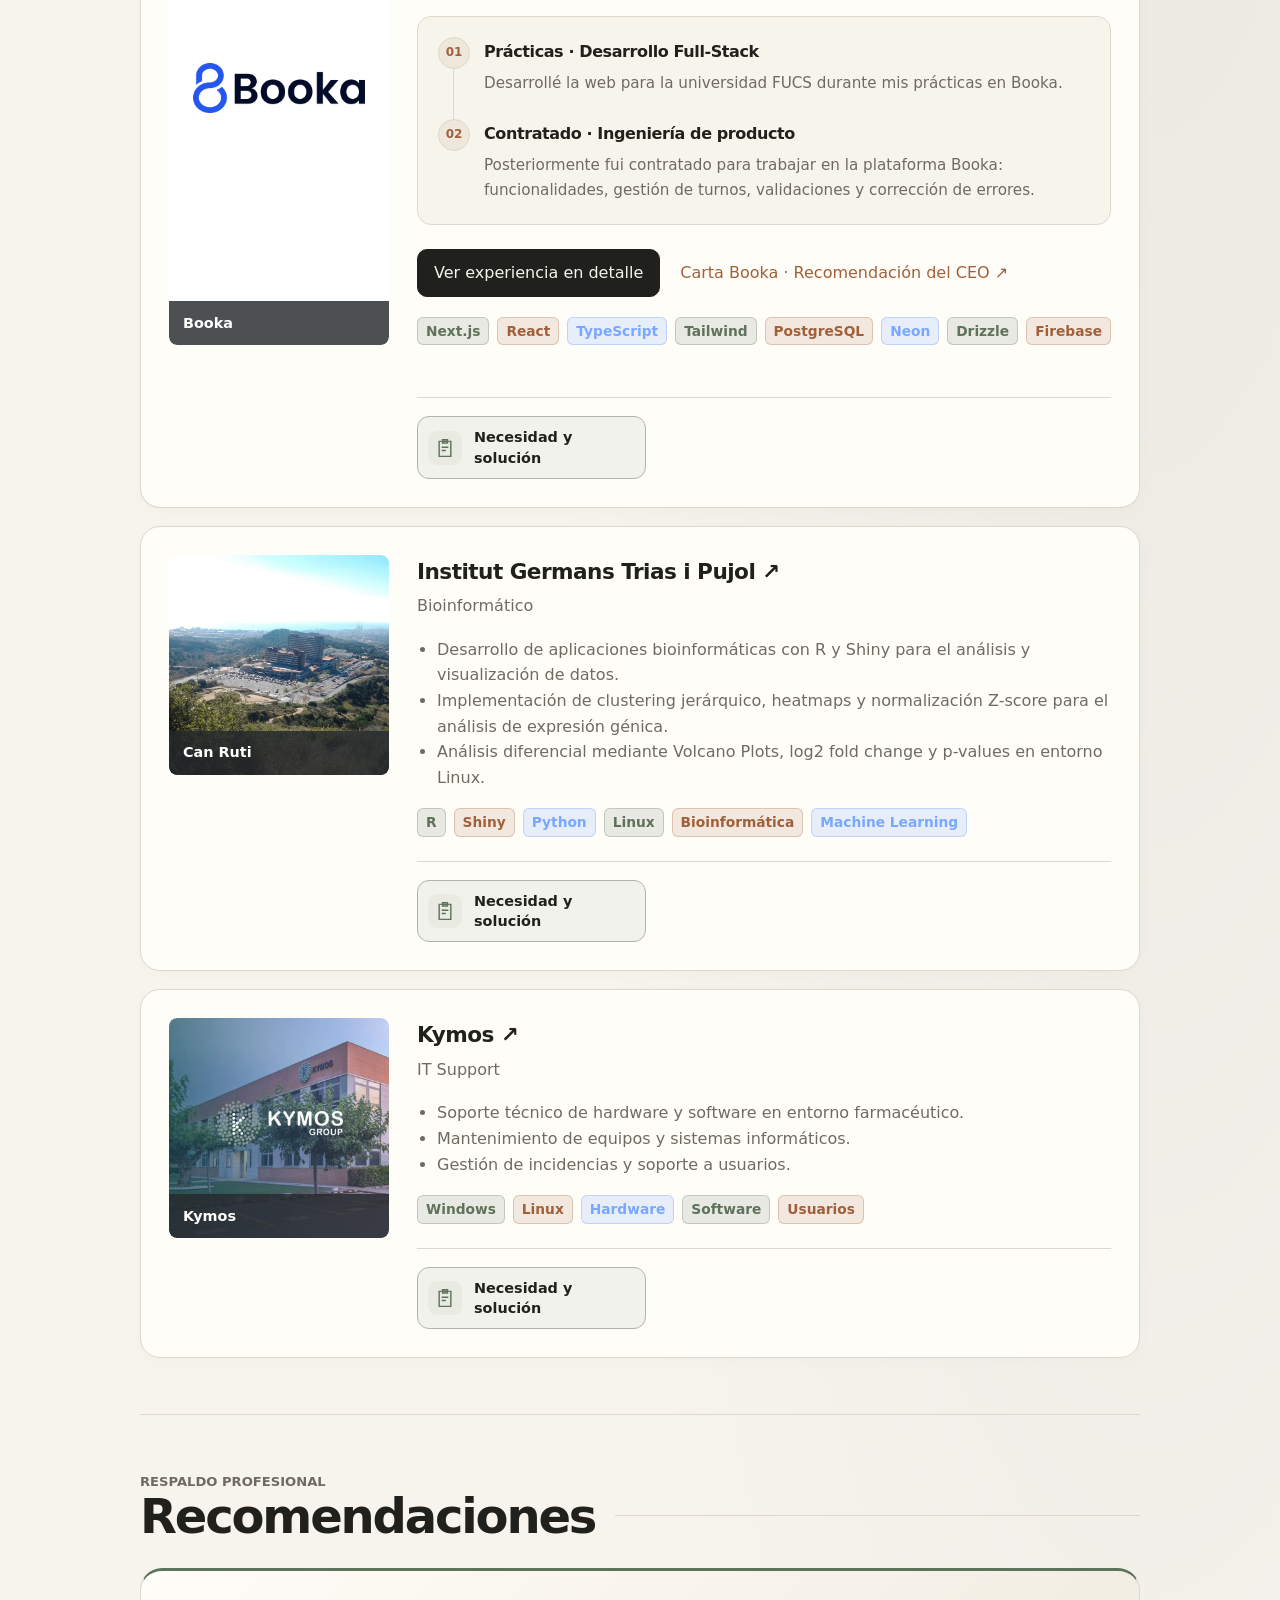
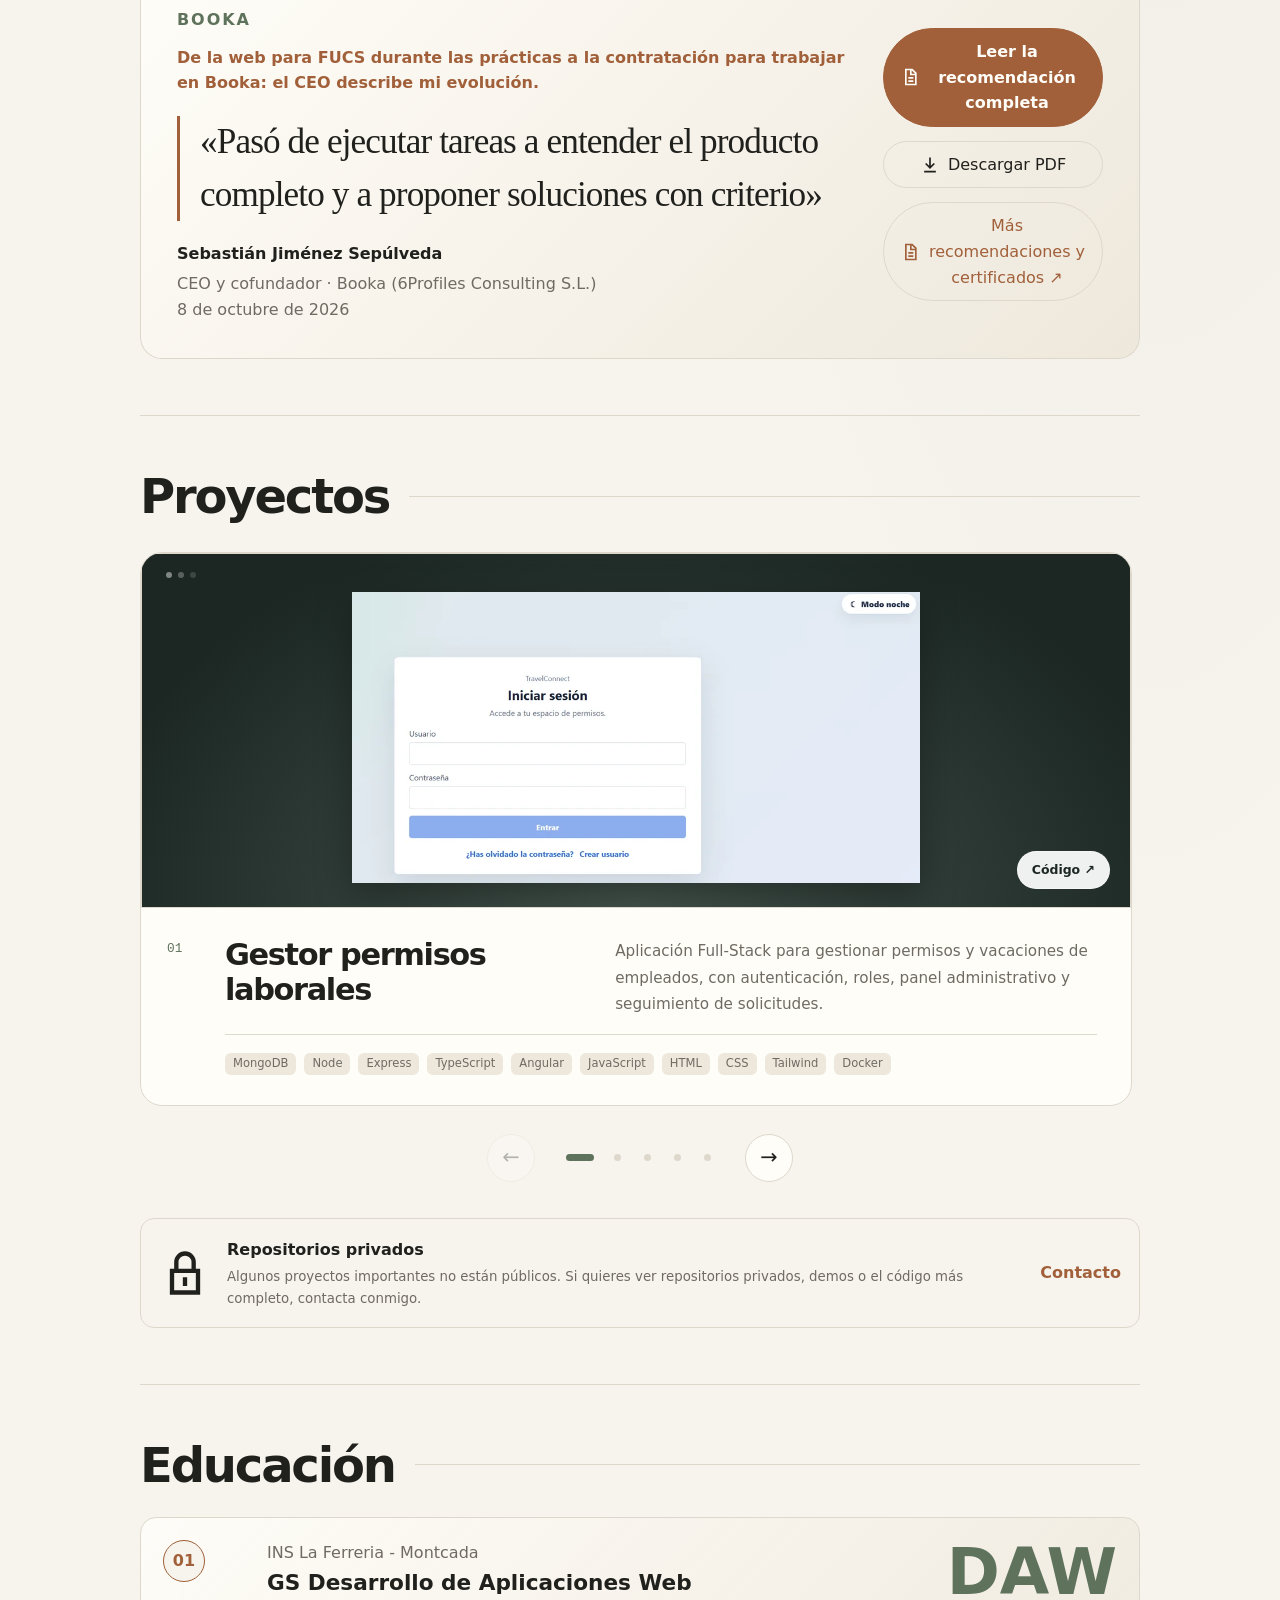
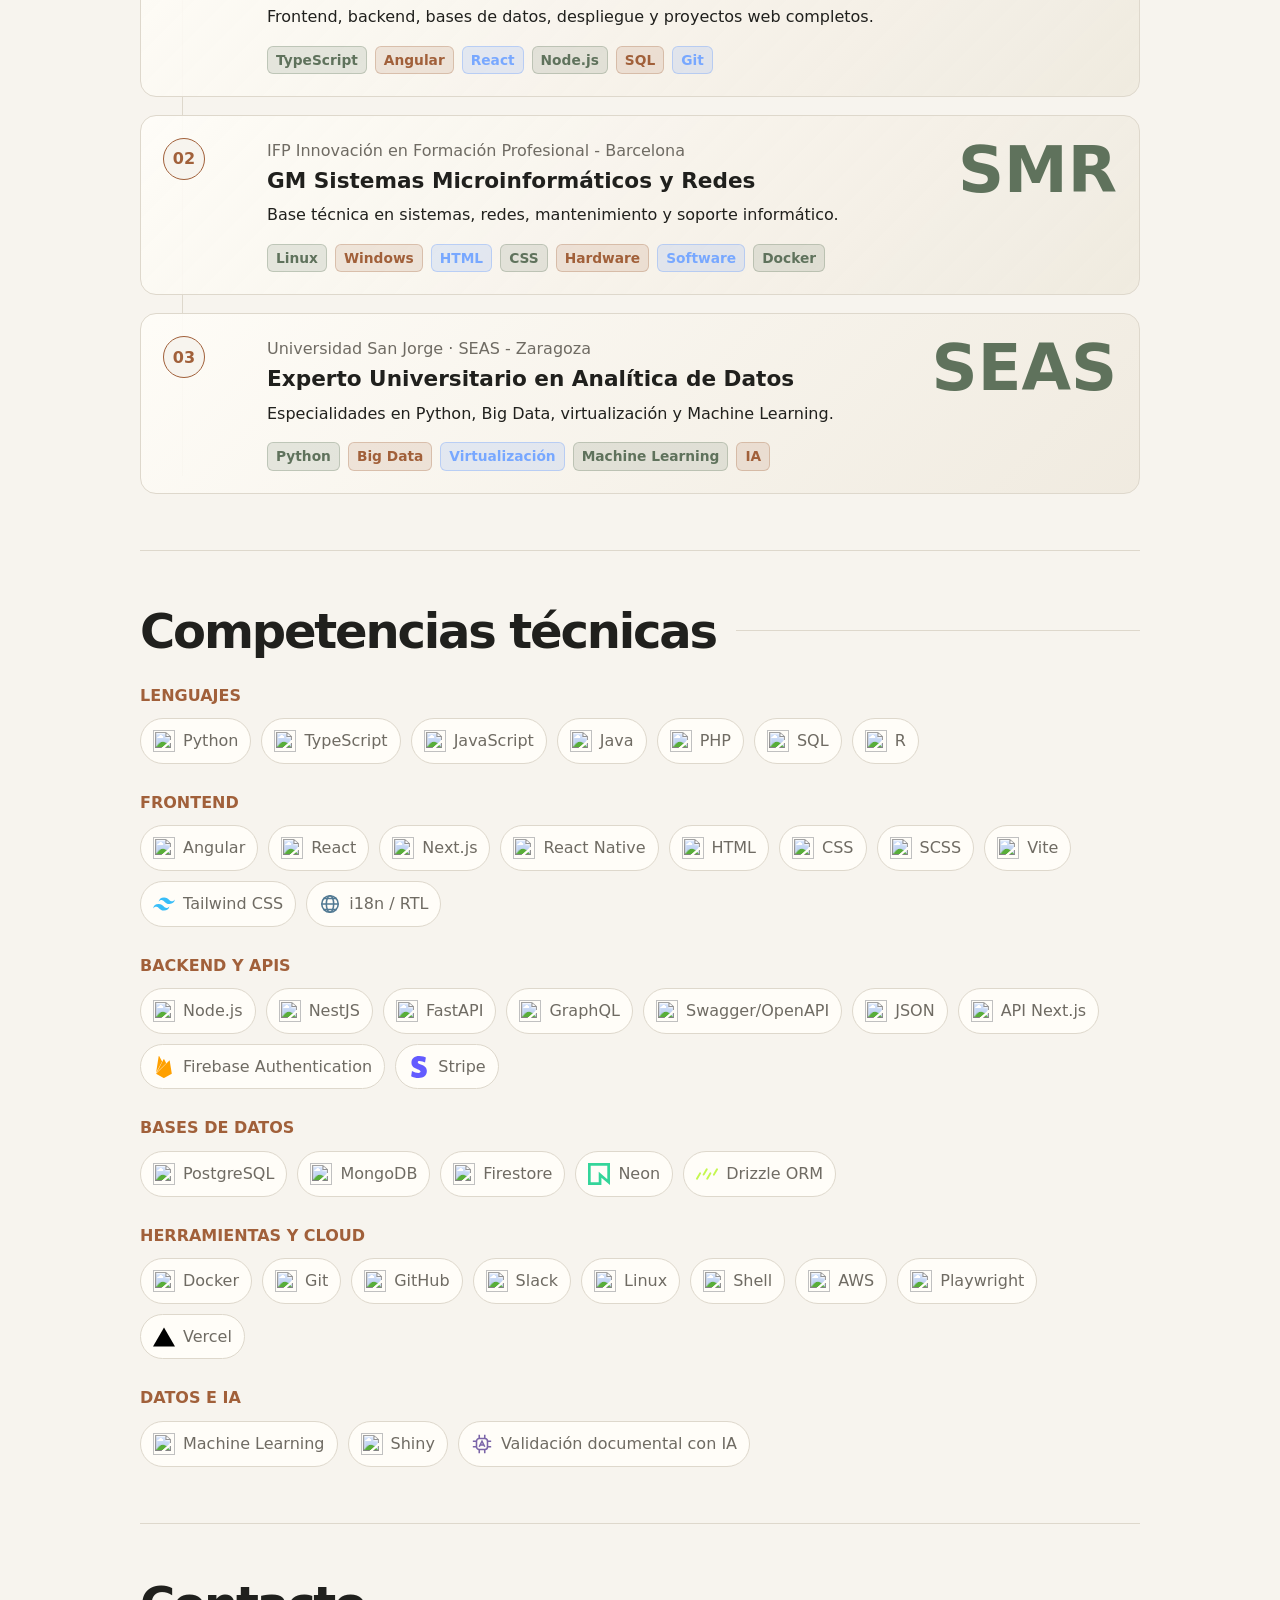
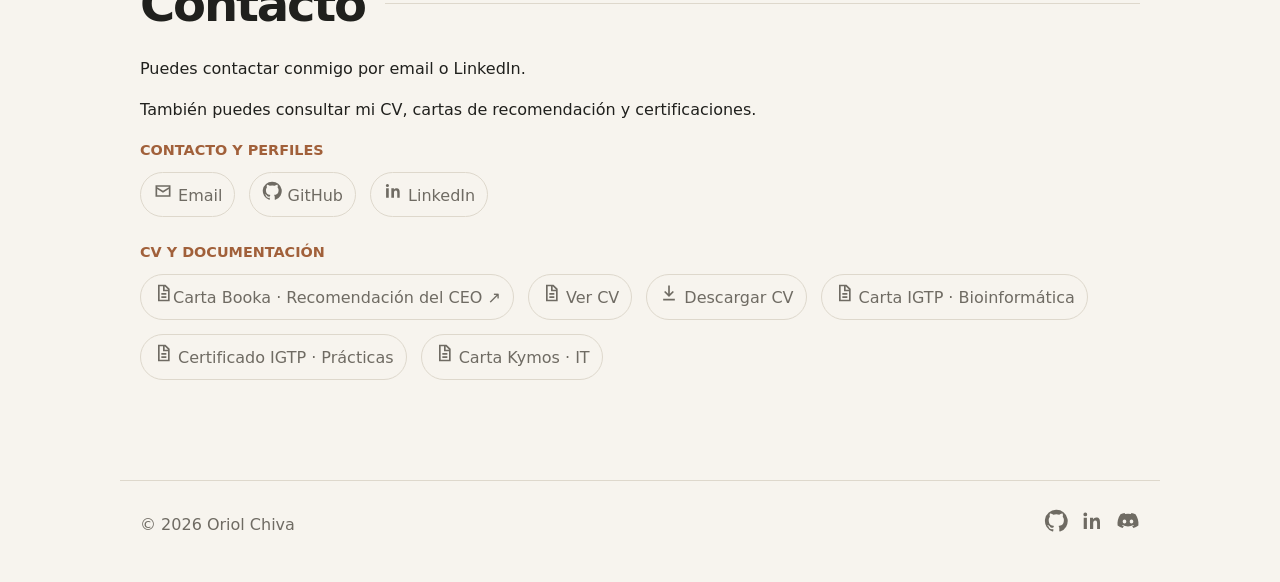
==== commit b38558c2: "Refine portfolio gallery, clarify Booka experience and order terminal history" ====
--- a/portfolio.html
+++ b/portfolio.html
@@ -17,9 +17,9 @@
 
     <meta name="twitter:card" content="summary_large_image">
 
-    <link rel="stylesheet" href="assets/css/styles.css?v=34">
-    <script src="assets/js/data.js?v=31" defer></script>
-    <script src="assets/js/main.js?v=22" defer></script>
+    <link rel="stylesheet" href="assets/css/styles.css?v=43">
+    <script src="assets/js/data.js?v=43" defer></script>
+    <script src="assets/js/main.js?v=43" defer></script>
 <link rel="canonical" href="https://chivaa8.github.io/portafolios/">
     <meta property="og:locale" content="es_ES">
 <style>.terminal-launch{display:inline-flex;align-items:center;justify-content:center;padding:8px;border:1px solid currentColor;border-radius:8px}.terminal-launch:hover{transform:translateY(-2px)}</style></head>
@@ -44,7 +44,7 @@
       <section id="contenido" class="profile hero-splash" aria-label="Oriol Chiva">
         <img class="profile-photo" width="432" height="576" src="assets/img/profile.webp" alt="Oriol Chiva" loading="eager">
         <div class="hero-copy">
-          <h1 class="hero-name">Oriol Chiva</h1><p class="hero-role" data-i18n="role">IT | Full-Stack Developer | Product Engineer</p>
+          <p class="eyebrow" data-i18n="heroLabel">DESARROLLO DE SOFTWARE · PRODUCTO DIGITAL</p><h1 class="hero-name">Oriol Chiva</h1><p class="hero-role" data-i18n="role">IT | Full-Stack Developer | Product Engineer</p>
           <p class="lead" data-i18n="lead">Desarrollador Full-Stack con experiencia en ingeniería de producto, soporte IT, sistemas y análisis de datos. Desarrollo aplicaciones web con TypeScript, Angular, React, Next.js, Node.js y Python, integrando interfaces, APIs y bases de datos. Combino esta experiencia con la resolución de problemas técnicos y el desarrollo de aplicaciones bioinformáticas con R y Shiny, con atención al usuario final y a las necesidades del producto.</p>
           <p class="ai-focus" data-i18n="aiFocus">Orientación hacia la ingeniería de IA, con formación en Python, Big Data y Machine Learning.</p><div class="hero-links" aria-label="Acciones principales">
             <a href="https://github.com/Chivaa8" target="_blank" rel="noreferrer">
@@ -79,7 +79,7 @@
         <p data-i18n="summary1">
           Mi perfil combina desarrollo de software, sistemas y datos. Mi experiencia me ha llevado desde el soporte IT y los sistemas hasta el desarrollo de aplicaciones web y la bioinformática, lo que me permite entender un proyecto más allá del código.
         </p>
-        <p data-i18n="summary2">He trabajado en proyectos reales de desarrollo Full-Stack y, en Booka, evolucioné de desarrollador en prácticas a ingeniero de producto y desarrollo. Esta experiencia me permitió entender el producto más allá de una tarea concreta, revisar y corregir errores, trabajar con validaciones y lógica de negocio y proponer soluciones pensando en el usuario final. Además, he reforzado mi perfil con formación avanzada en Python, Big Data y Machine Learning, con créditos ECTS universitarios, a través del Experto Universitario en Analítica de Datos de la Universidad San Jorge.</p>
+        <p data-i18n="summary2">Durante mis prácticas en Booka desarrollé la web para la universidad FUCS. Posteriormente fui contratado como ingeniero de producto y desarrollo para trabajar en la plataforma Booka, con funcionalidades, turnos, validaciones y lógica de negocio. He reforzado este perfil con formación en Python, Big Data y Machine Learning, con créditos ECTS universitarios, a través del Experto Universitario en Analítica de Datos de la Universidad San Jorge.</p>
         <p data-i18n="summary3">
           Me gusta entender el problema antes de programarlo, construir soluciones mantenibles y aprender las tecnologías que necesite cada proyecto. Aporto una visión técnica que combina desarrollo, sistemas y análisis de datos.
         </p>
@@ -94,8 +94,8 @@
           </a>
           <div>
             <h3><a href="https://www.usebooka.com/es" target="_blank" rel="noreferrer" aria-label="Booka, web oficial">Booka · 6Profiles Consulting S.L. <span aria-hidden="true">↗</span></a></h3>
-            <p class="item-meta" data-i18n="profilesRole">Ingeniero de producto y desarrollo</p><p class="experience-context" data-i18n="bookaContext">Booka (6Profiles Consulting S.L.) facilita la movilidad profesional internacional. Incorporación como Full Stack en prácticas y posterior asunción de responsabilidades de ingeniería de producto.</p>
-            <div class="booka-actions"><button class="booka-details-button" type="button" data-booka-open aria-haspopup="dialog" data-i18n="bookaDetails">Ver experiencia en detalle</button><div class="booka-letter-link"><a class="text-link" href="assets/docs/Carta_Recomendacion_Oriol_Chiva.pdf" target="_blank" rel="noreferrer" data-i18n="bookaLetter">Carta Booka · Recomendación del CEO ↗</a></div></div>
+            <p class="item-meta" data-i18n="profilesRole">Full-Stack en prácticas → Ingeniero de producto contratado</p><p class="experience-context" data-i18n="bookaContext">Dos etapas en Booka (6Profiles Consulting S.L.): desarrollo de la web para FUCS durante las prácticas y trabajo en la plataforma Booka tras la contratación.</p>
+            <ol class="booka-stages"><li><span class="stage-index" aria-hidden="true">01</span><div><h3 data-i18n="bookaInternTitle">Prácticas · Desarrollo Full-Stack</h3><p data-i18n="bookaInternText">Desarrollé la web para la universidad FUCS durante mis prácticas en Booka.</p></div></li><li><span class="stage-index" aria-hidden="true">02</span><div><h3 data-i18n="bookaHiredTitle">Contratado · Ingeniería de producto</h3><p data-i18n="bookaHiredText">Posteriormente fui contratado para trabajar en la plataforma Booka: funcionalidades, gestión de turnos, validaciones y corrección de errores.</p></div></li></ol><div class="booka-actions"><button class="booka-details-button" type="button" data-booka-open aria-haspopup="dialog" data-i18n="bookaDetails">Ver experiencia en detalle</button><div class="booka-letter-link"><a class="text-link" href="assets/docs/Carta_Recomendacion_Oriol_Chiva.pdf" target="_blank" rel="noreferrer" data-i18n="bookaLetter">Carta Booka · Recomendación del CEO ↗</a></div></div>
           <p class="tags booka-stack-box">Next.js React TypeScript Tailwind PostgreSQL Neon Drizzle Firebase</p></div><div class="work-case-actions booka-case-actions"><button class="work-case-button" type="button" data-work-case="booka" aria-haspopup="dialog"><span class="work-case-icon"><svg width="20" height="20" viewBox="0 0 24 24" fill="none" stroke="currentColor" stroke-width="1.7" aria-hidden="true"><path d="M8 4h8M9 2h6v4H9z"/><path d="M8 4H5v18h14V4h-3M8 11h8M8 15h5"/></svg></span><span data-i18n="workCaseButton">Necesidad y solución</span></button></div>
         </article>
         <article class="resume-item">
@@ -136,16 +136,17 @@
 
       <section class="section recommendation-section" id="recomendaciones">
         <p class="eyebrow" data-i18n="recommendationEyebrow">RESPALDO PROFESIONAL</p><h2 data-i18n="recommendationsCta">Recomendaciones</h2>
-        <article class="recommendation-card"><div><span class="reference-company">BOOKA</span><p data-i18n="referenceIntro">Recomendación expresa del CEO y cofundador de Booka.</p><blockquote data-i18n="referenceQuote">«Pasó de ejecutar tareas a entender el producto completo y a proponer soluciones con criterio»</blockquote><p class="reference-author">Sebastián Jiménez Sepúlveda</p><p class="item-meta" data-i18n="referenceRole">CEO y cofundador · Booka (6Profiles Consulting S.L.)</p><p class="item-meta"><time datetime="2026-10-08" data-i18n="referenceDate">8 de octubre de 2026</time></p></div><div class="reference-actions"><a class="primary-cta" href="assets/docs/Carta_Recomendacion_Oriol_Chiva.pdf" target="_blank" rel="noreferrer" ><svg viewBox="0 0 24 24" aria-hidden="true"><path d="M6 2h9l5 5v15H6V2Zm8 1.8V8h4.2L14 3.8ZM8 4v16h10V10h-6V4H8Zm2 8h6v2h-6v-2Zm0 4h6v2h-6v-2Z"/></svg><span data-i18n="viewReference">Ver carta original ↗</span></a><a href="assets/docs/Carta_Recomendacion_Oriol_Chiva.pdf" download ><svg viewBox="0 0 24 24" aria-hidden="true"><path d="M11 3h2v10l3.5-3.5 1.4 1.4-5.9 5.9-5.9-5.9 1.4-1.4L11 13V3Zm-6 16h14v2H5v-2Z"/></svg><span data-i18n="downloadReference">Descargar PDF</span></a><a class="text-link" href="#contacto" ><svg viewBox="0 0 24 24" aria-hidden="true"><path d="M6 2h9l5 5v15H6V2Zm8 1.8V8h4.2L14 3.8ZM8 4v16h10V10h-6V4H8Zm2 8h6v2h-6v-2Zm0 4h6v2h-6v-2Z"/></svg><span data-i18n="otherReferences">Más recomendaciones y certificados ↗</span></a></div></article>
+        <article class="recommendation-card"><div><span class="reference-company">BOOKA</span><p data-i18n="referenceIntro">De la web para FUCS durante las prácticas a la contratación para trabajar en Booka: el CEO describe mi evolución.</p><blockquote data-i18n="referenceQuote">«Pasó de ejecutar tareas a entender el producto completo y a proponer soluciones con criterio»</blockquote><p class="reference-author">Sebastián Jiménez Sepúlveda</p><p class="item-meta" data-i18n="referenceRole">CEO y cofundador · Booka (6Profiles Consulting S.L.)</p><p class="item-meta"><time datetime="2026-10-08" data-i18n="referenceDate">8 de octubre de 2026</time></p></div><div class="reference-actions"><a class="primary-cta" href="assets/docs/Carta_Recomendacion_Oriol_Chiva.pdf" target="_blank" rel="noreferrer" ><svg viewBox="0 0 24 24" aria-hidden="true"><path d="M6 2h9l5 5v15H6V2Zm8 1.8V8h4.2L14 3.8ZM8 4v16h10V10h-6V4H8Zm2 8h6v2h-6v-2Zm0 4h6v2h-6v-2Z"/></svg><span data-i18n="viewReference">Ver carta original ↗</span></a><a href="assets/docs/Carta_Recomendacion_Oriol_Chiva.pdf" download ><svg viewBox="0 0 24 24" aria-hidden="true"><path d="M11 3h2v10l3.5-3.5 1.4 1.4-5.9 5.9-5.9-5.9 1.4-1.4L11 13V3Zm-6 16h14v2H5v-2Z"/></svg><span data-i18n="downloadReference">Descargar PDF</span></a><a class="text-link" href="#contacto" ><svg viewBox="0 0 24 24" aria-hidden="true"><path d="M6 2h9l5 5v15H6V2Zm8 1.8V8h4.2L14 3.8ZM8 4v16h10V10h-6V4H8Zm2 8h6v2h-6v-2Zm0 4h6v2h-6v-2Z"/></svg><span data-i18n="otherReferences">Más recomendaciones y certificados ↗</span></a></div></article>
       </section>
       <section class="section" id="proyectos">
         <h2 data-i18n="projectsTitle">Proyectos</h2>
-        <div class="project-list">
-          <article class="project-card" data-project="permisos" data-search="mongodb node express typescript angular javascript html css tailwind docker daw dam permisos laborales producto frontend" tabindex="0" role="button" aria-haspopup="dialog">
+
+        <div class="project-list" id="project-catalogue">
+          <article class="project-card" data-project-index="01" data-project="permisos" data-search="mongodb node express typescript angular javascript html css tailwind docker daw dam permisos laborales producto frontend" tabindex="0" role="button" aria-haspopup="dialog">
             <div class="project-thumb"><img width="1000" height="513" src="assets/img/project-permisos.webp" alt="Vista del gestor de permisos laborales" loading="lazy"><div class="project-actions">
                 <a href="https://github.com/Chivaa8/gestor-permisos-laborales" target="_blank" rel="noreferrer" data-i18n="code">Código</a>
               </div></div>
-            <div>
+            <div data-project-index="01">
               <h3>Gestor permisos laborales</h3>
               <p data-i18n="repoPermisos">Aplicación Full-Stack para gestionar permisos y vacaciones de empleados, con autenticación, roles, panel administrativo y seguimiento de solicitudes.</p>
 
@@ -153,11 +154,11 @@
             </div>
           </article>
 
-          <article class="project-card" data-project="heatmap" data-search="r shiny datos virtualizacion bioinformatica heatmap clustering expresion genica" tabindex="0" role="button" aria-haspopup="dialog">
+          <article class="project-card" data-project-index="02" data-project="heatmap" data-search="r shiny datos virtualizacion bioinformatica heatmap clustering expresion genica" tabindex="0" role="button" aria-haspopup="dialog">
             <div class="project-thumb"><img width="1000" height="485" src="assets/img/project-heatmap.webp" alt="Vista del proyecto Cluster Heatmap" loading="lazy"><div class="project-actions">
                 <a href="https://github.com/Chivaa8/primera_app_r_cluster_heatmap" target="_blank" rel="noreferrer" data-i18n="code">Código</a>
               </div></div>
-            <div>
+            <div data-project-index="02">
               <h3>Cluster Heatmap App</h3>
               <p data-i18n="repoHeatmap">Aplicación bioinformática desarrollada en un entorno profesional para explorar expresión génica mediante heatmaps y clustering jerárquico.</p>
 
@@ -165,11 +166,11 @@
             </div>
           </article>
 
-          <article class="project-card" data-project="flota" data-search="python fastapi javascript html css juego hundir flota backend frontend" tabindex="0" role="button" aria-haspopup="dialog">
+          <article class="project-card" data-project-index="03" data-project="flota" data-search="python fastapi javascript html css juego hundir flota backend frontend" tabindex="0" role="button" aria-haspopup="dialog">
             <div class="project-thumb"><img width="1000" height="545" src="assets/img/project-flota.webp" alt="Vista del juego Hundir la Flota" loading="lazy"><div class="project-actions">
                 <a href="https://github.com/Chivaa8/Hundir-Flota" target="_blank" rel="noreferrer" data-i18n="code">Código</a>
               </div></div>
-            <div>
+            <div data-project-index="03">
               <h3>Hundir la Flota</h3>
               <p data-i18n="repoFlota">Juego web Full-Stack con backend en Python/FastAPI, diferentes niveles de dificultad, puntuación, temporizador y estadísticas de partida.</p>
 
@@ -177,11 +178,11 @@
             </div>
           </article>
 
-          <article class="project-card" data-project="onepiece" data-search="react vite javascript api html css crud router context json-server one piece" tabindex="0" role="button" aria-haspopup="dialog">
+          <article class="project-card" data-project-index="04" data-project="onepiece" data-search="react vite javascript api html css crud router context json-server one piece" tabindex="0" role="button" aria-haspopup="dialog">
             <div class="project-thumb"><img width="1000" height="506" src="assets/img/project-onepiece.webp" alt="Vista del proyecto One Piece" loading="lazy"><div class="project-actions">
                 <a href="https://github.com/Chivaa8/One-Piece" target="_blank" rel="noreferrer" data-i18n="code">Código</a>
               </div></div>
-            <div>
+            <div data-project-index="04">
               <h3>One Piece</h3>
               <p data-i18n="repoOnePiece">Aplicación CRUD desarrollada con React para consultar y gestionar personajes, utilizando Router, Context API y una API simulada con json-server.</p>
 
@@ -189,17 +190,20 @@
             </div>
           </article>
 
-          <article class="project-card" data-project="videojuegos" data-search="react native expo mobile javascript movil videojuegos catalogo" tabindex="0" role="button" aria-haspopup="dialog">
+          <article class="project-card" data-project-index="05" data-project="videojuegos" data-search="react native expo mobile javascript movil videojuegos catalogo" tabindex="0" role="button" aria-haspopup="dialog">
             <div class="project-thumb"><img width="322" height="700" src="assets/img/project-videojuegos.webp" alt="Vista del catálogo de videojuegos" loading="lazy"><div class="project-actions">
                 <a href="https://github.com/Chivaa8/Catalogo-Videojuegos" target="_blank" rel="noreferrer" data-i18n="code">Código</a>
               </div></div>
-            <div>
+            <div data-project-index="05">
               <h3>Catálogo Videojuegos</h3>
               <p data-i18n="repoCatalogo">Aplicación móvil desarrollada con React Native y Expo para consultar videojuegos, puntuaciones, plataformas y descripciones.</p>
 
               <p class="tags">React Native Expo JavaScript</p>
             </div>
           </article>
+
+        </div>
+<div class="project-catalogue-controls"><button type="button" data-project-prev aria-controls="project-catalogue"><span aria-hidden="true">←</span><span class="catalogue-control-label" data-i18n="previousProject">Anterior</span></button><div class="project-pagination" data-project-pagination></div><output class="catalogue-control-label" data-project-position aria-live="polite">1 / 5</output><button type="button" data-project-next aria-controls="project-catalogue"><span class="catalogue-control-label" data-i18n="nextProject">Siguiente</span><span aria-hidden="true">→</span></button></div>
           <a class="private-repo-card" href="#contacto">
             <svg viewBox="0 0 24 24" aria-hidden="true"><path d="M7 10V7a5 5 0 0 1 10 0v3h2v12H5V10h2Zm2 0h6V7a3 3 0 0 0-6 0v3Zm-2 2v8h10v-8H7Zm4 2h2v4h-2v-4Z"/></svg>
             <span>
@@ -208,7 +212,6 @@
             </span>
             <em data-i18n="privateRepoCta">Contacto</em>
           </a>
-        </div>
       </section>
 
       <section class="section education" id="educacion">
@@ -319,12 +322,12 @@
     </footer>
 
 
-    <dialog class="project-dialog booka-dialog" data-booka-dialog aria-labelledby="booka-dialog-title"><form method="dialog"><button class="dialog-close" aria-label="Cerrar">Cerrar</button></form><h2 id="booka-dialog-title">Booka</h2><p class="item-meta" data-i18n="profilesRole"></p><p data-i18n="bookaProgression">Me incorporé a Booka en septiembre de 2025 como desarrollador Full Stack en prácticas. Posteriormente fui contratado como ingeniero de producto y desarrollo, asumiendo responsabilidades más amplias en el producto y proponiendo soluciones con atención al usuario final y al negocio.</p><ul>
+    <dialog class="project-dialog booka-dialog" data-booka-dialog aria-labelledby="booka-dialog-title"><form method="dialog"><button class="dialog-close" aria-label="Cerrar">Cerrar</button></form><h2 id="booka-dialog-title">Booka</h2><p class="item-meta" data-i18n="profilesRole">Full-Stack en prácticas → Ingeniero de producto contratado</p><p data-i18n="bookaProgression">Me incorporé a Booka en septiembre de 2025 como desarrollador Full-Stack en prácticas, donde desarrollé la web para la universidad FUCS. Posteriormente fui contratado como ingeniero de producto y desarrollo para trabajar en la plataforma Booka.</p><ol class="booka-stages"><li><span class="stage-index" aria-hidden="true">01</span><div><h3 data-i18n="bookaInternTitle">Prácticas · Desarrollo Full-Stack</h3><p data-i18n="bookaInternText">Desarrollé la web para la universidad FUCS durante mis prácticas en Booka.</p></div></li><li><span class="stage-index" aria-hidden="true">02</span><div><h3 data-i18n="bookaHiredTitle">Contratado · Ingeniería de producto</h3><p data-i18n="bookaHiredText">Posteriormente fui contratado para trabajar en la plataforma Booka: funcionalidades, gestión de turnos, validaciones y corrección de errores.</p></div></li></ol><ul>
               <li data-i18n="profilesPoint1">Revisión y corrección de errores, validaciones y lógica de negocio de la plataforma.</li>
               <li data-i18n="profilesPoint2">Contribuciones a la gestión de turnos, pruebas automatizadas y auditoría.</li>
               <li data-i18n="profilesPoint3">Trabajo colaborativo mediante pull requests y revisión del código, con atención al usuario final y al negocio.</li>
             </ul>
-            <details class="product-stack"><summary data-i18n="productStackTitle">Contexto del producto e integraciones</summary><p data-i18n="productStack">Producto multilingüe con soporte RTL para árabe, API sobre Next.js, PostgreSQL en Neon, Drizzle ORM y Firebase Authentication. Incluye Stripe, validación documental mediante IA, Vercel y aplicación móvil. Estas integraciones describen el producto; no implican autoría individual de cada implementación.</p></details><a class="text-link" href="#recomendaciones" data-i18n="bookaReference">Leer la recomendación del CEO ↗</a>
+            <details class="product-stack"><summary data-i18n="productStackTitle">Contexto del producto e integraciones</summary><p data-i18n="productStack">Producto multilingüe con soporte RTL para árabe, API sobre Next.js, PostgreSQL en Neon, Drizzle ORM y Firebase Authentication. Incluye Stripe, validación documental mediante IA, Vercel y aplicación móvil. Estas integraciones describen el producto; no implican autoría individual de cada implementación.</p></details><a class="text-link" href="assets/docs/Carta_Recomendacion_Oriol_Chiva.pdf" target="_blank" rel="noreferrer" data-i18n="bookaReference">Leer la recomendación del CEO ↗</a>
           </dialog>
 <dialog class="project-dialog" data-project-dialog>
       <form method="dialog">
@@ -366,13 +369,14 @@
 
     <dialog class="project-dialog work-case-dialog" data-work-case-dialog aria-labelledby="work-case-title">
   <div class="case-toolbar"><span data-case-eyebrow></span><form method="dialog"><button class="dialog-close case-close" aria-label="Cerrar"><svg width="20" height="20" viewBox="0 0 24 24" fill="none" stroke="currentColor" stroke-width="1.8" aria-hidden="true"><path d="m6 6 12 12M18 6 6 18"/></svg></button></form></div>
-  <div class="case-hero"><div class="case-company" data-case-company></div><h2 id="work-case-title"></h2><div class="case-tools" data-case-tools aria-label="Tecnologías"></div></div>
+  <div class="case-stage-switch" data-case-stages hidden><button type="button" data-case-stage="0" aria-controls="case-content"></button><button type="button" data-case-stage="1" aria-controls="case-content"></button></div>
+  <div id="case-content" aria-live="polite"><div class="case-hero"><div class="case-company" data-case-company></div><h2 id="work-case-title"></h2><div class="case-tools" data-case-tools aria-label="Tecnologías"></div></div>
   <div class="case-story">
     <section class="case-block"><span class="case-number" aria-hidden="true">01</span><div><h3 data-case-heading="problem"></h3><p data-case-text="problem"></p></div></section>
     <section class="case-block case-solution"><span class="case-number" aria-hidden="true">02</span><div><h3 data-case-heading="solution"></h3><p data-case-text="solution"></p></div></section>
     <section class="case-block"><span class="case-number" aria-hidden="true">03</span><div><h3 data-case-heading="approach"></h3><p data-case-text="approach"></p></div></section>
   </div>
-  <div class="case-footer"><span data-case-reference-label></span><a data-case-reference target="_blank" rel="noreferrer"></a></div>
+  </div><div class="case-footer"><span data-case-reference-label></span><a data-case-reference target="_blank" rel="noreferrer"></a></div>
 </dialog>
 <div class="toast" data-toast role="status" aria-live="polite"></div>
     <a class="to-top" href="#inicio" aria-label="Subir arriba">&uarr;</a>
--- a/assets/css/styles.css
+++ b/assets/css/styles.css
@@ -753,13 +753,13 @@
   bottom: 22px;
   color: var(--bg);
   display: flex;
-  font-size: 1.7rem;
+  font-size: 1.35rem;
   font-weight: 900;
-  height: 52px;
+  height: 44px;
   justify-content: center;
   position: fixed;
   right: 22px;
-  width: 52px;
+  width: 44px;
   z-index: 30;
 }
 
@@ -1356,3 +1356,151 @@
   .site-header nav { grid-column: 1 / -1; grid-row: 2; display:flex; width:100%; min-width:0; flex-wrap:nowrap; overflow-x:auto; gap:16px; padding:4px 0; }
   .site-header nav a { flex-shrink:0; white-space:nowrap; font-size:.8rem; }
 }
+
+/* Two distinct stages within the same company. */
+.booka-stages{list-style:none;padding:0;margin:24px 0;display:grid;gap:0}
+.booka-stages li{display:grid;grid-template-columns:32px minmax(0,1fr);gap:14px;position:relative;padding:0 0 22px}
+.booka-stages li:last-child{padding-bottom:0}
+.booka-stages li:first-child:before{content:"";position:absolute;left:15px;top:32px;bottom:0;border-left:1px solid var(--line)}
+.stage-index{display:grid;place-items:center;width:32px;height:32px;border:1px solid var(--line);border-radius:50%;color:var(--accent-2);font-size:.75rem;font-weight:700;background:var(--soft)}
+.booka-stages h3{margin:3px 0 7px;font-size:1rem;line-height:1.5}
+.booka-stages p{margin:0;color:var(--muted);line-height:1.7;font-size:.95rem}
+.booka-dialog .booka-stages{padding:20px;border:1px solid var(--line);border-radius:16px;background:var(--soft)}
+[data-case-text]{white-space:pre-line}
+
+.case-stage-switch{display:flex;gap:8px;padding:18px 28px;border-bottom:1px solid var(--line);background:var(--soft)}
+.case-stage-switch[hidden]{display:none}
+.case-stage-switch button{flex:1;padding:14px 18px;border:1px solid var(--line);border-radius:10px;font:inherit;font-size:.9rem;font-weight:650;line-height:1.4;color:var(--muted);background:var(--paper);cursor:pointer}
+.case-stage-switch button[aria-pressed="true"]{background:var(--text);color:var(--bg);border-color:var(--text)}
+.case-stage-switch button:focus-visible{outline:3px solid var(--accent);outline-offset:3px}
+@media(max-width:600px){.case-stage-switch{padding:14px 16px}.case-stage-switch button{padding:12px 8px;font-size:.8rem}}
+
+/* Editorial layout: warm paper, deep green and a consistent card system. */
+body{background:radial-gradient(ellipse at 90% 0%,color-mix(in srgb,var(--accent) 12%,transparent),transparent 700px),var(--bg)}
+
+.brand{letter-spacing:-.05em}
+.hero-name{font-size:clamp(3.3rem,7vw,6rem);letter-spacing:-.065em;line-height:1.02}
+.hero-role{font-weight:550;max-width:32em}
+.hero-copy>.eyebrow{color:var(--accent);letter-spacing:.16em;font-size:.7rem;margin-bottom:24px}
+.lead{font-size:1.08rem;line-height:1.85}
+.profile-photo{border-radius:24px 24px 100px 24px;box-shadow:14px 14px 0 var(--soft);border:1px solid var(--line)}
+
+.hero-links [data-download-cv]{background:var(--text);color:var(--bg);border-color:var(--text)}
+.summary{padding:30px 0 48px;gap:32px}
+.summary p{font-size:.96rem;line-height:1.85}
+.section{padding:56px 0}
+.section>h2{letter-spacing:-.045em;display:flex;align-items:center;gap:20px;margin-bottom:28px}
+.section>h2:after{content:"";height:1px;flex:1;background:var(--line)}
+.resume-item,.project-card{border-radius:20px;padding:28px;gap:28px;box-shadow:0 4px 18px rgb(0 0 0 / 2%)}
+.resume-item:hover,.project-card:hover{border-color:var(--accent);box-shadow:0 12px 32px rgb(0 0 0 / 7%);transform:translateY(-2px)}
+.resume-item h3{letter-spacing:-.025em}
+
+.booka-card{border-top:3px solid var(--accent)}
+
+
+.booka-stages{padding:20px;border:1px solid var(--line);border-radius:14px;background:color-mix(in srgb,var(--soft) 45%,var(--paper))}
+.booka-stages li:first-child:before{left:15px}
+.booka-details-button{background:var(--text);color:var(--bg);border-color:var(--text);border-radius:10px}
+.booka-details-button:hover{background:var(--accent);color:var(--paper)}
+.work-case-button{border-radius:12px}
+.education-card,.skill-group{border-radius:16px}
+.recommendation-card{border-radius:22px;box-shadow:none;border-top:3px solid var(--accent);padding:36px}
+.recommendation-card blockquote{font-family:Georgia,serif;font-weight:400;font-size:clamp(1.5rem,3vw,2.2rem);letter-spacing:-.025em}
+.work-case-dialog{max-width:960px;width:min(960px,calc(100% - 32px));border-radius:24px}
+.case-toolbar{padding:16px 28px;letter-spacing:.12em}
+.case-stage-switch{padding:18px 28px;gap:12px;background:var(--paper)}
+.case-stage-switch button{position:relative;text-align:left;padding:20px 20px 20px 56px;border-radius:14px;min-height:72px;background:var(--soft);color:var(--muted);transition:background .15s,border-color .15s}
+.case-stage-switch button:before{position:absolute;left:18px;top:50%;transform:translateY(-50%);font:500 .8rem ui-monospace,monospace;opacity:.7;content:"01"}
+.case-stage-switch button+button:before{content:"02"}
+.case-stage-switch button[aria-pressed="true"]{background:var(--text);color:var(--bg);box-shadow:0 5px 14px rgb(0 0 0 / 10%)}
+.case-stage-switch button:hover{border-color:var(--accent)}
+.case-hero{padding:32px 36px;background:var(--soft);position:relative;overflow:hidden}
+.case-hero:after{content:"";position:absolute;width:220px;height:220px;border:1px solid var(--line);border-radius:50%;right:-100px;top:-110px;pointer-events:none;box-shadow:0 0 0 28px color-mix(in srgb,var(--line) 25%,transparent)}
+.work-case-dialog .case-hero h2{font-size:clamp(1.8rem,4vw,2.7rem);max-width:90%;margin:12px 0;letter-spacing:-.05em}
+.case-tools:not(:empty){margin-top:20px}
+.case-tools[hidden]{display:none}
+.case-story{grid-template-columns:1fr 1fr;gap:18px;padding:28px}
+.case-block:first-child{grid-column:1 / -1;border:0;border-bottom:1px solid var(--line);border-radius:0;padding:0 0 24px}
+.case-block{grid-template-columns:1fr;gap:12px;padding:24px;border-radius:16px;align-content:start}
+.case-number{width:30px;height:30px;display:grid;place-items:center;border:1px solid var(--line);border-radius:8px;padding:0;background:var(--paper);font-weight:500}
+.case-block h3{font-size:1.08rem;letter-spacing:-.02em}
+.case-block p{font-size:.94rem;line-height:1.8}
+.case-solution{background:color-mix(in srgb,var(--accent) 6%,var(--paper))}
+.case-footer{background:var(--paper);padding:20px 28px}
+.case-footer a{border:1px solid var(--line);padding:10px 16px;border-radius:10px;color:var(--text)}
+.case-footer a:hover{border-color:var(--accent);background:var(--soft)}
+@media(max-width:760px){
+
+ .hero-name{font-size:clamp(3rem,12vw,4.5rem)}
+ .hero-copy>.eyebrow{font-size:.62rem;letter-spacing:.1em}
+ .profile-photo{border-radius:18px 18px 60px 18px;box-shadow:8px 8px 0 var(--soft)}
+ .resume-item,.project-card{padding:20px;gap:20px;border-radius:16px}
+
+
+ .booka-stages{padding:16px}
+ .section{padding:36px 0}
+ .recommendation-card{padding:24px}
+ .case-stage-switch{padding:14px 16px;gap:8px}
+ .case-stage-switch button{padding:34px 12px 12px;min-height:80px;font-size:.85rem}
+ .case-stage-switch button:before{left:12px;top:16px;transform:none;font-size:.7rem}
+ .case-story{grid-template-columns:1fr;padding:20px;gap:16px}
+ .case-block{padding:20px}
+ .case-hero{padding:26px 20px}
+ .case-toolbar,.case-footer{padding:14px 20px}
+ .work-case-dialog{width:calc(100% - 20px);border-radius:18px}
+}
+@media(prefers-reduced-motion:reduce){.case-stage-switch button,.resume-item,.project-card{transition:none}.resume-item:hover,.project-card:hover{transform:none}}
+.hero-links [data-download-cv] span{color:inherit}
+
+
+.hero-name{font-size:clamp(2.8rem,5vw,4.3rem)}
+.catalogue-control-label{position:absolute;width:1px;height:1px;padding:0;margin:-1px;overflow:hidden;clip-path:inset(50%);white-space:nowrap}
+/* A full-width gallery with a screenshot stage and editorial captions. */
+.project-list{display:flex;gap:28px;overflow-x:auto;scroll-snap-type:x mandatory;overscroll-behavior-x:contain;padding:4px;scrollbar-width:none;border-radius:24px}
+.project-list::-webkit-scrollbar{display:none}
+.project-list .project-card{flex:0 0 100%;min-width:0;margin:0;padding:0;display:flex;flex-direction:column;gap:0;scroll-snap-align:start;border-radius:22px;overflow:hidden;position:relative;transform:none;border:1px solid var(--line);background:var(--paper);box-shadow:none}
+.project-list .project-card:hover{transform:none;border-color:var(--accent);box-shadow:none}
+.project-list .project-thumb{width:100%;height:355px;min-height:0;padding:38px 54px 24px;border-radius:0;position:relative;overflow:hidden;background:radial-gradient(ellipse at 50% 100%,#44534c,#1c2724 80%);border-bottom:1px solid var(--line)}
+.project-list .project-card:nth-child(2) .project-thumb{background:radial-gradient(ellipse at 50% 100%,#4c4d62,#222431 80%)}
+.project-list .project-card:nth-child(3) .project-thumb{background:radial-gradient(ellipse at 50% 100%,#385766,#172c37 80%)}
+.project-list .project-card:nth-child(4) .project-thumb{background:radial-gradient(ellipse at 50% 100%,#78614b,#30261e 80%)}
+.project-list .project-card:nth-child(5) .project-thumb{background:radial-gradient(ellipse at 50% 100%,#5a4565,#2b2033 80%)}
+.project-list .project-thumb:before{content:"";position:absolute;left:24px;top:18px;width:6px;height:6px;border-radius:50%;background:#ffffff70;box-shadow:12px 0 #ffffff45,24px 0 #ffffff25}
+.project-list .project-thumb img{width:100%;height:100%;object-fit:contain;display:block;filter:drop-shadow(0 12px 18px #0005);border-radius:6px}
+.project-list .project-actions{bottom:18px;right:20px}
+.project-list .project-actions a{background:#ffffffed;color:#1c2724;border:1px solid #ffffff70;border-radius:999px;padding:8px 14px;font-weight:600}
+.project-list .project-card>div:last-child{display:grid;grid-template-columns:minmax(0,.85fr) minmax(0,1.15fr);gap:16px 34px;padding:30px 34px 30px 84px;position:relative;width:100%}
+.project-list .project-card>div:last-child:before{content:attr(data-project-index);position:absolute;left:26px;top:33px;color:var(--accent);font:500 .8rem ui-monospace,monospace}
+.project-list .project-card h3{font-size:clamp(1.4rem,2.4vw,1.9rem);letter-spacing:-.045em;line-height:1.15;margin:0;align-self:start}
+.project-list .project-card>div>p:not(.tags){color:var(--muted);font-size:.95rem;line-height:1.75;margin:0}
+.project-list .project-card .tags{grid-column:1 / -1;margin:0;padding-top:18px;border-top:1px solid var(--line)}
+.project-list .project-card .tags span{border:0;background:var(--soft);color:var(--muted);font-size:.72rem;font-weight:500;border-radius:6px;padding:4px 8px}
+.project-catalogue-controls{display:flex;justify-content:center;align-items:center;gap:24px;margin:24px 0 36px}
+.project-catalogue-controls>button{display:grid;place-items:center;min-width:48px;min-height:48px;border:1px solid var(--line);border-radius:50%;background:var(--paper);font-size:1.3rem;transition:background .15s,color .15s}
+.project-catalogue-controls>button:hover:not(:disabled){background:var(--text);color:var(--bg);border-color:var(--text)}
+.project-catalogue-controls>button:disabled{opacity:.3;cursor:default}
+.project-pagination{display:flex;align-items:center;gap:2px}
+.project-pagination button{width:28px;height:44px;display:grid;place-items:center;border:0;padding:0;background:transparent}
+.project-pagination button:after{content:"";display:block;width:7px;height:7px;border-radius:20px;background:var(--line);transition:width .2s,background .2s}
+.project-pagination button[aria-pressed="true"]{width:42px}
+.project-pagination button[aria-pressed="true"]:after{width:28px;background:var(--accent)}
+.project-pagination button:hover:after{background:var(--accent-2)}
+.project-catalogue-controls button:focus-visible{outline:2px solid var(--accent);outline-offset:4px}
+#proyectos>.private-repo-card{margin-top:0;width:100%;max-width:none;border-radius:14px;border-color:var(--line);background:transparent}
+@media(max-width:760px){
+ .hero-name{font-size:clamp(2.7rem,10vw,3.5rem)}
+ .project-list{border-radius:18px;gap:16px}
+ .project-list .project-card{border-radius:16px}
+ .project-list .project-thumb{height:230px;padding:34px 18px 32px}
+ .project-list .project-actions{right:12px;bottom:10px}
+ .project-list .project-actions a{font-size:.7rem;padding:5px 10px}
+ .project-list .project-card>div:last-child{grid-template-columns:1fr;padding:24px;gap:16px}
+ .project-list .project-card>div:last-child:before{display:none}
+ .project-list .project-card h3{font-size:1.5rem}
+ .project-list .project-card>div>p:not(.tags){font-size:.9rem}
+ .project-catalogue-controls{gap:12px;margin:18px 0 28px}
+ .project-catalogue-controls>button{min-width:44px;min-height:44px}
+ #proyectos>.private-repo-card{grid-template-columns:32px minmax(0,1fr)}
+ #proyectos>.private-repo-card em{grid-column:2}
+}
+@media(prefers-reduced-motion:reduce){.project-catalogue-controls button,.project-pagination button:after{transition:none}}
